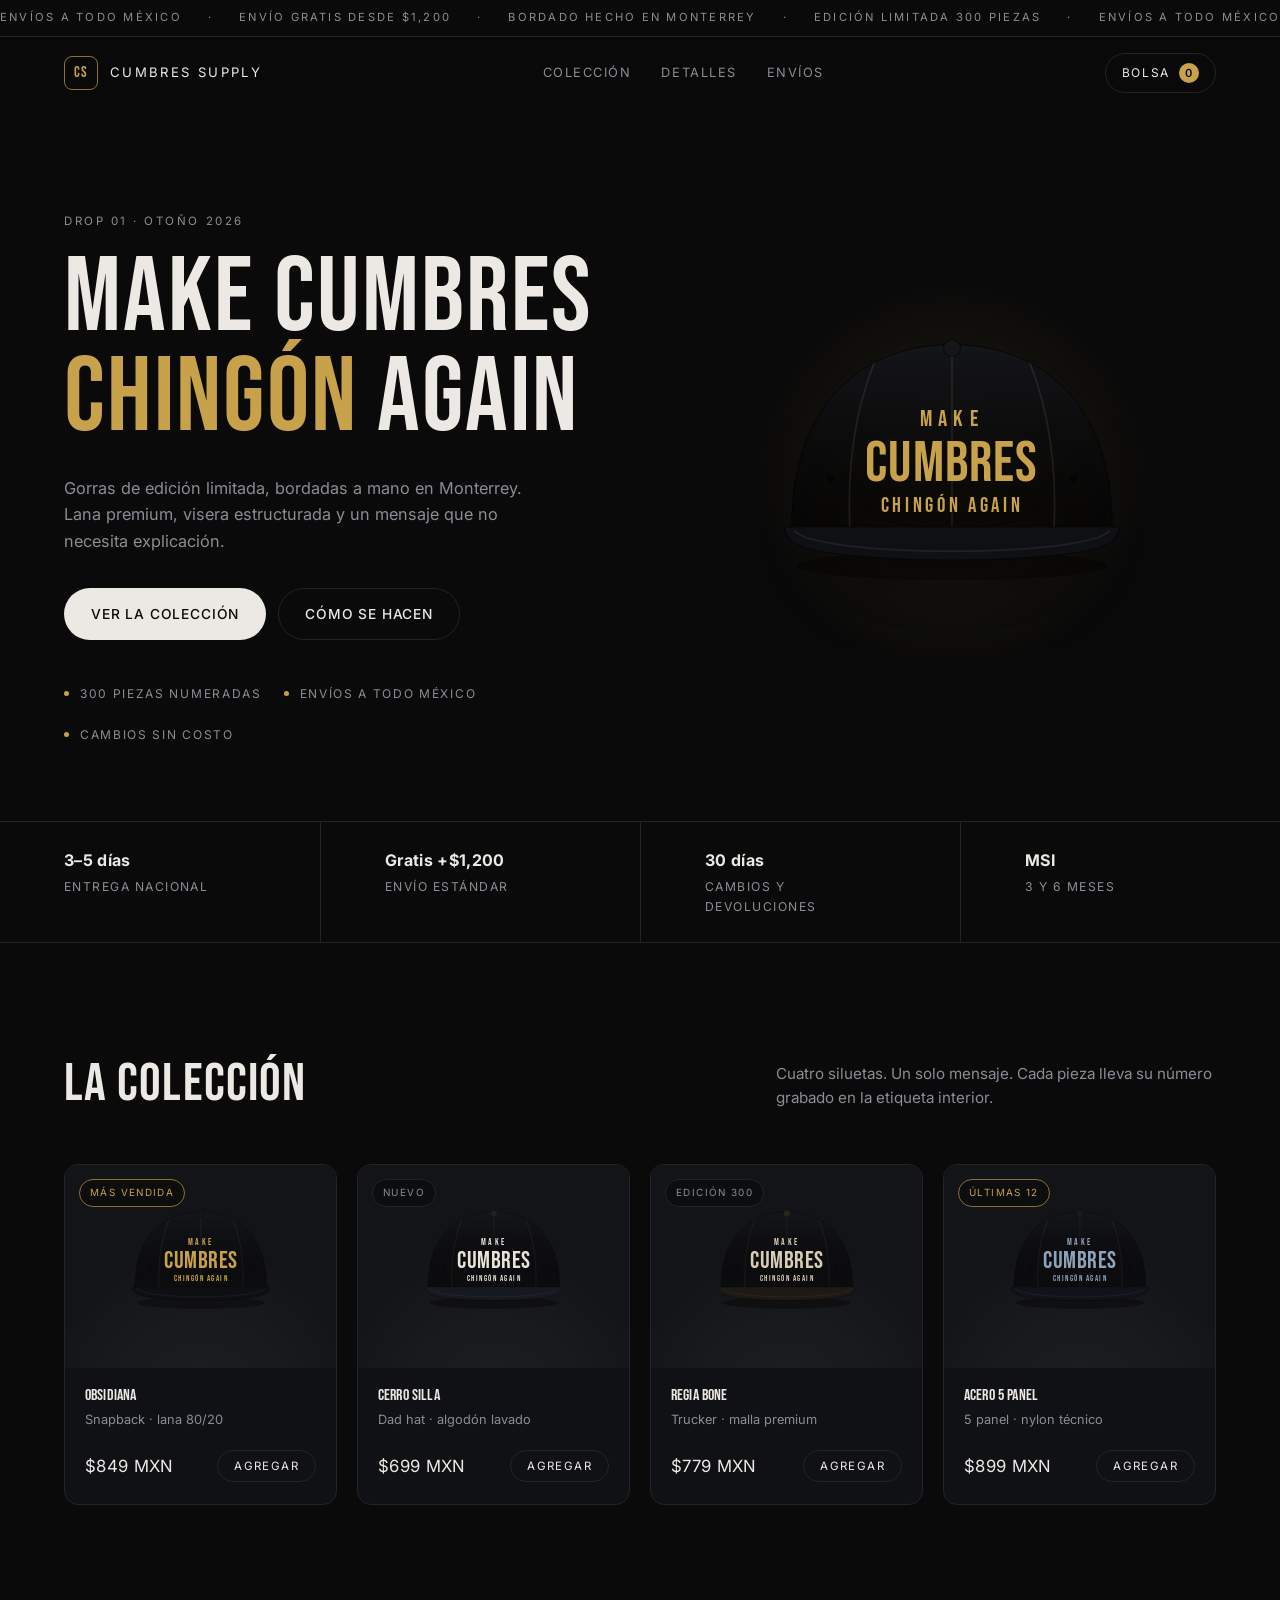
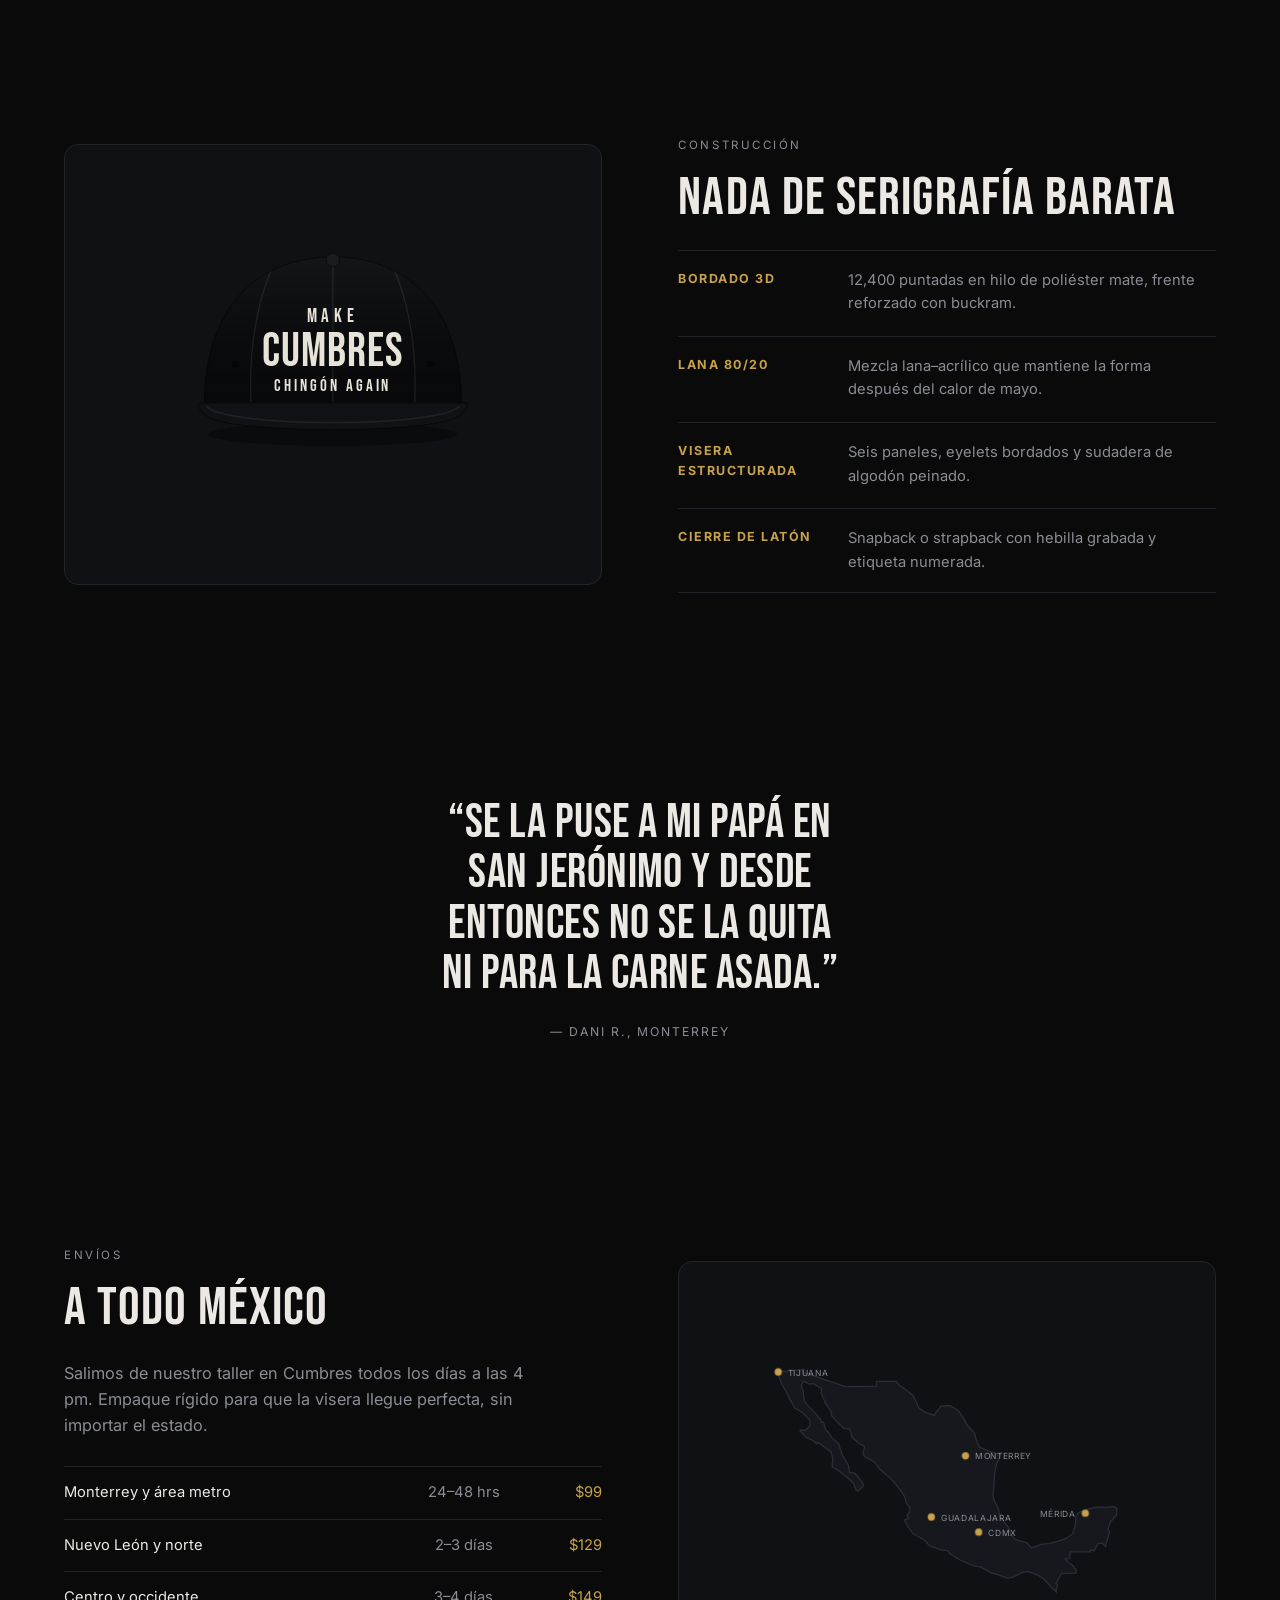
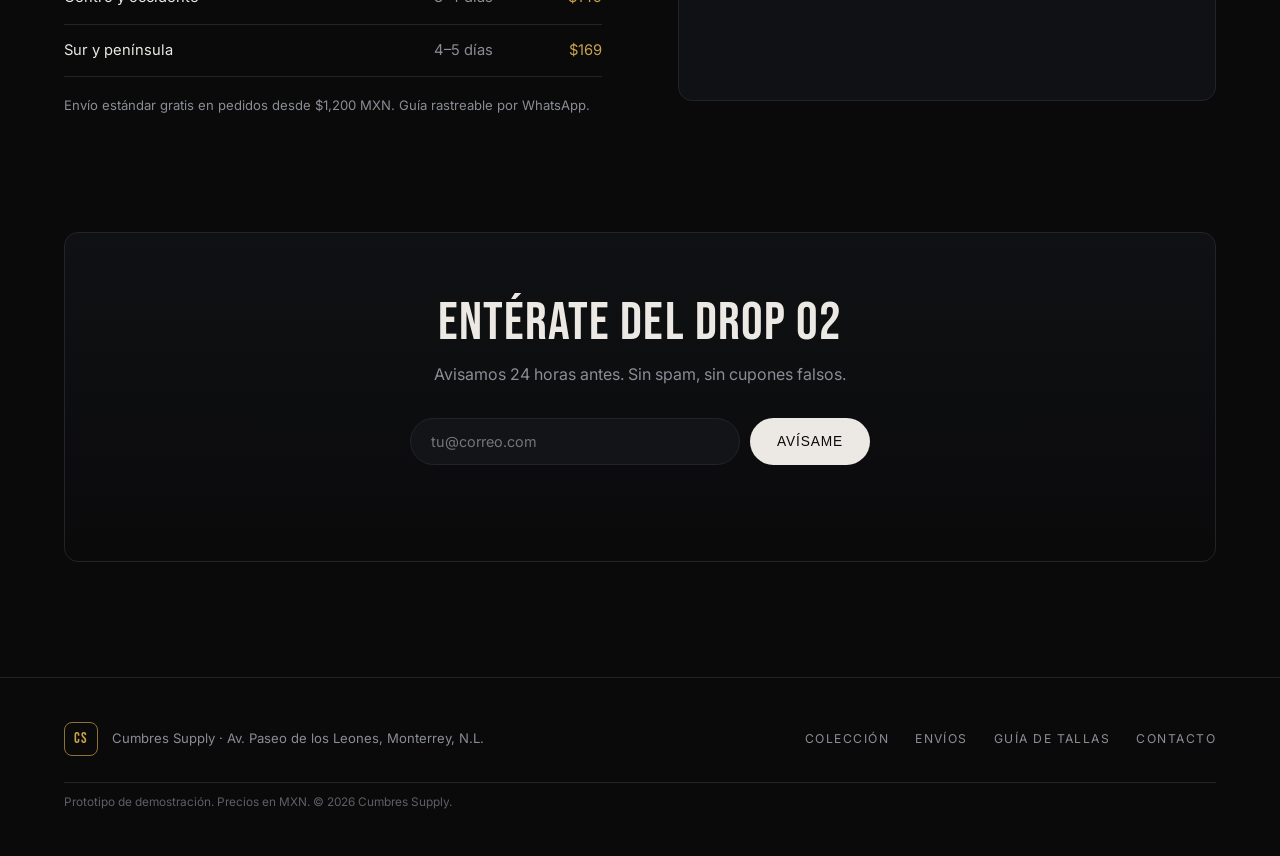
==== index.html @ 77b82faa "Prototipo de e-commerce de gorras Cumbres Supply Landing oscura y minimalista para una tienda fictic" ====
<!DOCTYPE html>
<html lang="es-MX">
<head>
<meta charset="UTF-8" />
<meta name="viewport" content="width=device-width, initial-scale=1" />
<title>CUMBRES SUPPLY — Gorras premium hechas en Monterrey</title>
<meta name="description" content="Gorras premium bordadas en Monterrey. Make Cumbres Chingón Again. Envíos a todo México." />
<link rel="preconnect" href="https://fonts.googleapis.com" />
<link rel="preconnect" href="https://fonts.gstatic.com" crossorigin />
<link href="https://fonts.googleapis.com/css2?family=Inter:wght@400;500;600&family=Bebas+Neue&display=swap" rel="stylesheet" />
<link rel="icon" href="assets/favicon.svg" type="image/svg+xml" />
<link rel="stylesheet" href="styles.css" />
</head>
<body>

<div class="ticker" aria-hidden="true">
  <div class="ticker__track">
    <span>Envíos a todo México</span><span>·</span>
    <span>Envío gratis desde $1,200</span><span>·</span>
    <span>Bordado hecho en Monterrey</span><span>·</span>
    <span>Edición limitada 300 piezas</span><span>·</span>
    <span>Envíos a todo México</span><span>·</span>
    <span>Envío gratis desde $1,200</span><span>·</span>
    <span>Bordado hecho en Monterrey</span><span>·</span>
    <span>Edición limitada 300 piezas</span><span>·</span>
  </div>
</div>

<header class="nav" id="nav">
  <a class="nav__brand" href="#top">
    <span class="nav__mark">CS</span>
    <span class="nav__name">Cumbres Supply</span>
  </a>
  <nav class="nav__links" aria-label="Principal">
    <a href="#coleccion">Colección</a>
    <a href="#detalles">Detalles</a>
    <a href="#envios">Envíos</a>
  </nav>
  <button class="nav__cart" id="cartBtn" aria-label="Abrir bolsa">
    Bolsa <span class="nav__count" id="cartCount">0</span>
  </button>
</header>

<main id="top">

  <section class="hero">
    <div class="hero__copy">
      <p class="eyebrow">Drop 01 · Otoño 2026</p>
      <h1>Make Cumbres<br /><em>Chingón</em> Again</h1>
      <p class="lede">
        Gorras de edición limitada, bordadas a mano en Monterrey.
        Lana premium, visera estructurada y un mensaje que no necesita explicación.
      </p>
      <div class="hero__actions">
        <a class="btn btn--primary" href="#coleccion">Ver la colección</a>
        <a class="btn btn--ghost" href="#detalles">Cómo se hacen</a>
      </div>
      <ul class="hero__meta">
        <li>300 piezas numeradas</li>
        <li>Envíos a todo México</li>
        <li>Cambios sin costo</li>
      </ul>
    </div>
    <div class="hero__art" aria-hidden="true">
      <div class="hero__glow"></div>
      <div class="cap cap--hero" style="--crown:#15161a;--brim:#0f1013;--thread:#c8a24a">
        <!-- CAP_SVG -->
      </div>
    </div>
  </section>

  <section class="strip" aria-label="Garantías">
    <div><strong>3–5 días</strong><span>Entrega nacional</span></div>
    <div><strong>Gratis +$1,200</strong><span>Envío estándar</span></div>
    <div><strong>30 días</strong><span>Cambios y devoluciones</span></div>
    <div><strong>MSI</strong><span>3 y 6 meses</span></div>
  </section>

  <section class="section" id="coleccion">
    <div class="section__head">
      <h2>La colección</h2>
      <p>Cuatro siluetas. Un solo mensaje. Cada pieza lleva su número grabado en la etiqueta interior.</p>
    </div>
    <div class="grid" id="grid"></div>
  </section>

  <section class="section section--split" id="detalles">
    <div class="split__art" aria-hidden="true">
      <div class="cap cap--detail" style="--crown:#1b1c20;--brim:#111216;--thread:#e7e3d8">
        <!-- CAP_SVG -->
      </div>
    </div>
    <div class="split__copy">
      <p class="eyebrow">Construcción</p>
      <h2>Nada de serigrafía barata</h2>
      <ul class="specs">
        <li><strong>Bordado 3D</strong><span>12,400 puntadas en hilo de poliéster mate, frente reforzado con buckram.</span></li>
        <li><strong>Lana 80/20</strong><span>Mezcla lana–acrílico que mantiene la forma después del calor de mayo.</span></li>
        <li><strong>Visera estructurada</strong><span>Seis paneles, eyelets bordados y sudadera de algodón peinado.</span></li>
        <li><strong>Cierre de latón</strong><span>Snapback o strapback con hebilla grabada y etiqueta numerada.</span></li>
      </ul>
    </div>
  </section>

  <section class="section quote">
    <blockquote>
      “Se la puse a mi papá en San Jerónimo y desde entonces no se la quita
      ni para la carne asada.”
    </blockquote>
    <cite>— Dani R., Monterrey</cite>
  </section>

  <section class="section section--split reverse" id="envios">
    <div class="split__copy">
      <p class="eyebrow">Envíos</p>
      <h2>A todo México</h2>
      <p class="lede">
        Salimos de nuestro taller en Cumbres todos los días a las 4 pm.
        Empaque rígido para que la visera llegue perfecta, sin importar el estado.
      </p>
      <table class="ship">
        <tbody>
          <tr><td>Monterrey y área metro</td><td>24–48 hrs</td><td>$99</td></tr>
          <tr><td>Nuevo León y norte</td><td>2–3 días</td><td>$129</td></tr>
          <tr><td>Centro y occidente</td><td>3–4 días</td><td>$149</td></tr>
          <tr><td>Sur y península</td><td>4–5 días</td><td>$169</td></tr>
        </tbody>
      </table>
      <p class="fine">Envío estándar gratis en pedidos desde $1,200 MXN. Guía rastreable por WhatsApp.</p>
    </div>
    <div class="split__art" aria-hidden="true">
      <div class="map" id="map"></div>
    </div>
  </section>

  <section class="section news">
    <div class="news__box">
      <h2>Entérate del Drop 02</h2>
      <p>Avisamos 24 horas antes. Sin spam, sin cupones falsos.</p>
      <form class="news__form" id="newsForm">
        <input type="email" required placeholder="tu@correo.com" aria-label="Correo electrónico" />
        <button class="btn btn--primary" type="submit">Avísame</button>
      </form>
      <p class="fine" id="newsMsg" role="status"></p>
    </div>
  </section>

</main>

<footer class="foot">
  <div class="foot__brand">
    <span class="nav__mark">CS</span>
    <p>Cumbres Supply · Av. Paseo de los Leones, Monterrey, N.L.</p>
  </div>
  <div class="foot__links">
    <a href="#coleccion">Colección</a>
    <a href="#envios">Envíos</a>
    <a href="#detalles">Guía de tallas</a>
    <a href="#top">Contacto</a>
  </div>
  <p class="foot__fine">Prototipo de demostración. Precios en MXN. © 2026 Cumbres Supply.</p>
</footer>

<div class="drawer" id="drawer" aria-hidden="true">
  <div class="drawer__scrim" data-close></div>
  <aside class="drawer__panel" role="dialog" aria-label="Bolsa de compra" aria-modal="true">
    <header class="drawer__head">
      <h3>Tu bolsa</h3>
      <button class="drawer__x" data-close aria-label="Cerrar">&times;</button>
    </header>
    <div class="drawer__body" id="cartItems"></div>
    <footer class="drawer__foot">
      <div class="drawer__row"><span>Subtotal</span><strong id="cartTotal">$0 MXN</strong></div>
      <p class="fine" id="shipNote">Envío estándar $129 — faltan $1,200 para envío gratis.</p>
      <button class="btn btn--primary btn--full">Pagar pedido</button>
    </footer>
  </aside>
</div>

<div class="toast" id="toast" role="status"></div>

<script src="script.js"></script>
</body>
</html>
---- styles.css ----
/* ============================================================
   Cumbres Supply — prototipo
   Paleta oscura, tipografía condensada, un solo acento.
   ============================================================ */

:root{
  --bg:        #0a0a0b;
  --bg-2:      #101114;
  --surface:   #131418;
  --line:      #22242a;
  --text:      #ece9e4;
  --muted:     #8b8d95;
  --accent:    #c8a24a;
  --accent-dim:#8d7233;
  --radius:    14px;
  --pad:       clamp(20px, 5vw, 72px);
  --ease:      cubic-bezier(.22,.61,.36,1);
}

*{box-sizing:border-box}
html{scroll-behavior:smooth}
body{
  margin:0;
  background:var(--bg);
  color:var(--text);
  font-family:"Inter",-apple-system,BlinkMacSystemFont,"Segoe UI",sans-serif;
  font-size:16px;
  line-height:1.6;
  -webkit-font-smoothing:antialiased;
  overflow-x:hidden;
}
img,svg{display:block;max-width:100%}
a{color:inherit;text-decoration:none}
h1,h2,h3{
  font-family:"Bebas Neue","Inter",sans-serif;
  font-weight:400;
  letter-spacing:.02em;
  line-height:.95;
  margin:0;
}
h1{font-size:clamp(3.2rem,9vw,6.6rem)}
h2{font-size:clamp(2rem,4.5vw,3.4rem)}
h3{font-size:1.4rem}
h1 em{font-style:normal;color:var(--accent)}
p{margin:0}

.eyebrow{
  font-size:.72rem;letter-spacing:.22em;text-transform:uppercase;
  color:var(--muted);margin-bottom:18px;
}
.lede{color:var(--muted);max-width:46ch;font-size:1.02rem}
.fine{color:var(--muted);font-size:.82rem}

/* ---------- botones ---------- */
.btn{
  display:inline-flex;align-items:center;justify-content:center;
  gap:8px;padding:14px 26px;border-radius:999px;border:1px solid transparent;
  font-size:.86rem;letter-spacing:.06em;text-transform:uppercase;
  font-weight:500;cursor:pointer;transition:all .25s var(--ease);
}
.btn--primary{background:var(--text);color:#0a0a0b}
.btn--primary:hover{background:var(--accent);color:#0a0a0b}
.btn--ghost{border-color:var(--line);color:var(--text)}
.btn--ghost:hover{border-color:var(--muted)}
.btn--full{width:100%}

/* ---------- ticker ---------- */
.ticker{
  overflow:hidden;border-bottom:1px solid var(--line);
  background:var(--bg);padding:9px 0;
}
.ticker__track{
  display:flex;gap:26px;white-space:nowrap;width:max-content;
  animation:slide 38s linear infinite;
  font-size:.7rem;letter-spacing:.2em;text-transform:uppercase;color:var(--muted);
}
@keyframes slide{to{transform:translateX(-50%)}}

/* ---------- nav ---------- */
.nav{
  position:sticky;top:0;z-index:40;
  display:flex;align-items:center;justify-content:space-between;
  gap:24px;padding:16px var(--pad);
  background:rgba(10,10,11,.72);
  backdrop-filter:blur(14px);
  border-bottom:1px solid transparent;
  transition:border-color .3s var(--ease);
}
.nav.is-stuck{border-bottom-color:var(--line)}
.nav__brand{display:flex;align-items:center;gap:12px}
.nav__mark{
  display:grid;place-items:center;width:34px;height:34px;flex:0 0 34px;
  border:1px solid var(--accent-dim);border-radius:8px;
  color:var(--accent);font-family:"Bebas Neue",sans-serif;font-size:.95rem;
  letter-spacing:.06em;
}
.nav__name{font-size:.82rem;letter-spacing:.18em;text-transform:uppercase}
.nav__links{display:flex;gap:30px;font-size:.8rem;letter-spacing:.12em;text-transform:uppercase;color:var(--muted)}
.nav__links a{transition:color .2s}
.nav__links a:hover{color:var(--text)}
.nav__cart{
  display:flex;align-items:center;gap:9px;
  background:none;border:1px solid var(--line);border-radius:999px;
  color:var(--text);padding:9px 16px;cursor:pointer;
  font-size:.75rem;letter-spacing:.14em;text-transform:uppercase;
  font-family:inherit;transition:border-color .2s;
}
.nav__cart:hover{border-color:var(--muted)}
.nav__count{
  min-width:20px;height:20px;padding:0 5px;border-radius:999px;
  background:var(--accent);color:#0a0a0b;display:grid;place-items:center;
  font-size:.7rem;font-weight:600;
}

/* ---------- hero ---------- */
.hero{
  display:grid;grid-template-columns:1.05fr .95fr;align-items:center;
  gap:40px;padding:clamp(48px,8vw,110px) var(--pad) clamp(40px,6vw,80px);
  position:relative;
}
.hero__copy>*{animation:rise .8s var(--ease) both}
.hero__copy .eyebrow{animation-delay:.05s}
.hero__copy h1{animation-delay:.12s}
.hero__copy .lede{animation-delay:.2s;margin-top:26px}
.hero__actions{animation-delay:.28s;display:flex;gap:12px;flex-wrap:wrap;margin-top:34px}
.hero__meta{
  animation-delay:.36s;list-style:none;display:flex;flex-wrap:wrap;gap:22px;
  margin:44px 0 0;padding:0;font-size:.75rem;letter-spacing:.14em;
  text-transform:uppercase;color:var(--muted);
}
.hero__meta li{position:relative;padding-left:16px}
.hero__meta li::before{
  content:"";position:absolute;left:0;top:7px;width:5px;height:5px;
  border-radius:50%;background:var(--accent);
}
@keyframes rise{from{opacity:0;transform:translateY(18px)}to{opacity:1;transform:none}}

.hero__art{position:relative;display:grid;place-items:center;min-height:380px}
.hero__glow{
  position:absolute;inset:auto;width:min(620px,90%);aspect-ratio:1;
  background:radial-gradient(circle,rgba(200,162,74,.16),transparent 62%);
  filter:blur(10px);
}
.cap{position:relative;width:min(520px,92%);animation:float 7s ease-in-out infinite}
.cap--hero{filter:drop-shadow(0 40px 60px rgba(0,0,0,.6))}
@keyframes float{50%{transform:translateY(-14px)}}

/* ---------- strip ---------- */
.strip{
  display:grid;grid-template-columns:repeat(4,1fr);
  border-block:1px solid var(--line);
}
.strip div{
  padding:26px var(--pad);display:flex;flex-direction:column;gap:4px;
  border-left:1px solid var(--line);
}
.strip div:first-child{border-left:none}
.strip strong{font-size:1rem;letter-spacing:.02em}
.strip span{font-size:.76rem;letter-spacing:.12em;text-transform:uppercase;color:var(--muted)}

/* ---------- secciones ---------- */
.section{padding:clamp(64px,9vw,128px) var(--pad)}
.section__head{
  display:flex;justify-content:space-between;align-items:flex-end;
  gap:40px;flex-wrap:wrap;margin-bottom:54px;
}
.section__head p{color:var(--muted);max-width:44ch;font-size:.95rem}

/* ---------- grid de producto ---------- */
.grid{display:grid;grid-template-columns:repeat(4,1fr);gap:20px}
.card{
  background:var(--bg-2);border:1px solid var(--line);border-radius:var(--radius);
  overflow:hidden;display:flex;flex-direction:column;
  transition:border-color .3s var(--ease),transform .3s var(--ease);
}
.card:hover{border-color:#31343c;transform:translateY(-4px)}
.card__art{
  position:relative;aspect-ratio:4/3;display:grid;place-items:center;
  padding:22px;background:
    radial-gradient(circle at 50% 120%,rgba(255,255,255,.05),transparent 60%),
    var(--surface);
}
.card__art .cap{width:88%;animation:none;transition:transform .45s var(--ease)}
.card:hover .card__art .cap{transform:scale(1.05) rotate(-2deg)}
.card__tag{
  position:absolute;top:14px;left:14px;padding:5px 10px;border-radius:999px;
  font-size:.62rem;letter-spacing:.14em;text-transform:uppercase;
  background:rgba(10,10,11,.7);border:1px solid var(--line);color:var(--muted);
}
.card__tag.is-hot{color:var(--accent);border-color:var(--accent-dim)}
.card__body{padding:20px 20px 22px;display:flex;flex-direction:column;gap:6px;flex:1}
.card__name{font-size:1.02rem;font-weight:500;letter-spacing:.01em}
.card__sub{font-size:.8rem;color:var(--muted);flex:1}
.card__row{display:flex;align-items:center;justify-content:space-between;margin-top:14px}
.card__price{font-size:1.05rem;letter-spacing:.02em}
.card__add{
  background:none;border:1px solid var(--line);border-radius:999px;color:var(--text);
  padding:8px 16px;font-size:.72rem;letter-spacing:.12em;text-transform:uppercase;
  cursor:pointer;font-family:inherit;transition:all .22s var(--ease);
}
.card__add:hover{background:var(--text);color:#0a0a0b;border-color:var(--text)}

/* ---------- split ---------- */
.section--split{
  display:grid;grid-template-columns:1fr 1fr;gap:clamp(32px,6vw,80px);align-items:center;
}
.section--split.reverse .split__art{order:2}
.split__art{
  display:grid;place-items:center;background:var(--bg-2);
  border:1px solid var(--line);border-radius:var(--radius);
  padding:clamp(28px,5vw,56px);aspect-ratio:1/.82;
}
.split__copy h2{margin-bottom:26px}
.split__copy .lede{margin-bottom:28px}
.specs{list-style:none;margin:0;padding:0;display:grid;gap:2px}
.specs li{
  display:grid;grid-template-columns:150px 1fr;gap:20px;
  padding:18px 0;border-top:1px solid var(--line);
}
.specs li:last-child{border-bottom:1px solid var(--line)}
.specs strong{font-size:.78rem;letter-spacing:.12em;text-transform:uppercase;color:var(--accent)}
.specs span{color:var(--muted);font-size:.92rem}

/* ---------- quote ---------- */
.quote{text-align:center;padding-block:clamp(56px,7vw,96px)}
.quote blockquote{
  margin:0 auto;max-width:22ch;
  font-family:"Bebas Neue",sans-serif;font-size:clamp(1.9rem,4vw,3rem);
  line-height:1.05;letter-spacing:.01em;
}
.quote cite{
  display:block;margin-top:22px;font-style:normal;color:var(--muted);
  font-size:.76rem;letter-spacing:.16em;text-transform:uppercase;
}

/* ---------- mapa ---------- */
.map{width:100%;display:grid;place-items:center}
.map svg{width:100%;height:auto;overflow:visible}
.map .mx{fill:#16181d;stroke:#2b2e36;stroke-width:1.2}
.map .pin{fill:var(--accent);opacity:0}
.map .pin.on{animation:pop .5s var(--ease) forwards}
.map .pulse{fill:none;stroke:var(--accent);stroke-width:1.4;opacity:0}
.map .pulse.on{animation:pulse 2.6s ease-out infinite}
@keyframes pop{to{opacity:1}}
@keyframes pulse{0%{r:3;opacity:.7}100%{r:26;opacity:0}}

/* ---------- newsletter ---------- */
.news{padding-top:0}
.news__box{
  border:1px solid var(--line);border-radius:var(--radius);
  background:linear-gradient(180deg,var(--bg-2),var(--bg));
  padding:clamp(34px,6vw,64px);text-align:center;
}
.news__box p{color:var(--muted);margin-top:14px}
.news__form{display:flex;gap:10px;justify-content:center;margin:30px auto 0;max-width:460px}
.news__form input{
  flex:1;background:var(--surface);border:1px solid var(--line);border-radius:999px;
  color:var(--text);padding:14px 20px;font-family:inherit;font-size:.9rem;outline:none;
  transition:border-color .2s;
}
.news__form input:focus{border-color:var(--accent-dim)}
#newsMsg{margin-top:16px;min-height:1.2em}

/* ---------- footer ---------- */
.foot{
  border-top:1px solid var(--line);padding:44px var(--pad);
  display:grid;grid-template-columns:1fr auto;gap:26px;align-items:center;
}
.foot__brand{display:flex;align-items:center;gap:14px}
.foot__brand p{font-size:.82rem;color:var(--muted)}
.foot__links{display:flex;gap:26px;font-size:.76rem;letter-spacing:.12em;text-transform:uppercase;color:var(--muted)}
.foot__links a:hover{color:var(--text)}
.foot__fine{grid-column:1/-1;font-size:.74rem;color:#5d5f67;padding-top:10px;border-top:1px solid var(--line)}

/* ---------- drawer ---------- */
.drawer{position:fixed;inset:0;z-index:60;pointer-events:none}
.drawer.is-open{pointer-events:auto}
.drawer__scrim{
  position:absolute;inset:0;background:rgba(4,4,5,.62);
  backdrop-filter:blur(3px);opacity:0;transition:opacity .35s var(--ease);
}
.drawer.is-open .drawer__scrim{opacity:1}
.drawer__panel{
  position:absolute;top:0;right:0;height:100%;width:min(420px,100%);
  background:var(--bg-2);border-left:1px solid var(--line);
  display:flex;flex-direction:column;
  transform:translateX(100%);transition:transform .38s var(--ease);
}
.drawer.is-open .drawer__panel{transform:none}
.drawer__head{
  display:flex;align-items:center;justify-content:space-between;
  padding:22px 24px;border-bottom:1px solid var(--line);
}
.drawer__x{background:none;border:none;color:var(--muted);font-size:1.7rem;line-height:1;cursor:pointer}
.drawer__x:hover{color:var(--text)}
.drawer__body{flex:1;overflow-y:auto;padding:12px 24px}
.drawer__empty{color:var(--muted);font-size:.9rem;padding:40px 0;text-align:center}
.line{display:flex;gap:14px;align-items:center;padding:16px 0;border-bottom:1px solid var(--line)}
.line__art{
  width:64px;height:64px;flex:0 0 64px;border-radius:10px;background:var(--surface);
  display:grid;place-items:center;padding:6px;
}
.line__art .cap{width:100%;animation:none}
.line__info{flex:1;min-width:0}
.line__name{font-size:.9rem}
.line__sub{font-size:.76rem;color:var(--muted)}
.line__qty{display:flex;align-items:center;gap:10px;margin-top:6px}
.line__qty button{
  width:22px;height:22px;border-radius:6px;background:var(--surface);
  border:1px solid var(--line);color:var(--text);cursor:pointer;line-height:1;
}
.line__qty button:hover{border-color:var(--muted)}
.line__qty span{font-size:.8rem;min-width:14px;text-align:center}
.line__price{font-size:.9rem;white-space:nowrap}
.drawer__foot{padding:20px 24px 26px;border-top:1px solid var(--line);display:grid;gap:12px}
.drawer__row{display:flex;justify-content:space-between;align-items:baseline}
.drawer__row strong{font-size:1.15rem}

/* ---------- toast ---------- */
.toast{
  position:fixed;left:50%;bottom:28px;transform:translate(-50%,20px);
  background:var(--surface);border:1px solid var(--line);border-radius:999px;
  padding:12px 22px;font-size:.82rem;color:var(--text);
  opacity:0;pointer-events:none;transition:all .3s var(--ease);z-index:70;
}
.toast.is-on{opacity:1;transform:translate(-50%,0)}

/* ---------- reveal ---------- */
.reveal{opacity:0;transform:translateY(22px)}
.reveal.is-in{opacity:1;transform:none;transition:opacity .7s var(--ease),transform .7s var(--ease)}

/* ---------- responsive ---------- */
@media (max-width:1040px){
  .grid{grid-template-columns:repeat(2,1fr)}
  .strip{grid-template-columns:repeat(2,1fr)}
  .strip div:nth-child(3){border-left:none}
  .strip div:nth-child(-n+2){border-bottom:1px solid var(--line)}
}
@media (max-width:860px){
  .nav__links{display:none}
  .hero{grid-template-columns:1fr;text-align:left}
  .hero__art{min-height:300px;order:-1}
  .section--split{grid-template-columns:1fr}
  .section--split.reverse .split__art{order:0}
  .split__art{aspect-ratio:4/3}
  .specs li{grid-template-columns:1fr;gap:6px}
  .foot{grid-template-columns:1fr}
}
@media (max-width:540px){
  .grid{grid-template-columns:1fr}
  .news__form{flex-direction:column}
  .ship td{font-size:.84rem}
}

/* ---------- tabla de envíos ---------- */
.ship{width:100%;border-collapse:collapse;margin-bottom:18px}
.ship td{padding:14px 0;border-top:1px solid var(--line);font-size:.92rem}
.ship tr:last-child td{border-bottom:1px solid var(--line)}
.ship td:nth-child(2){color:var(--muted);text-align:center}
.ship td:last-child{text-align:right;color:var(--accent)}

@media (prefers-reduced-motion:reduce){
  *{animation:none!important;transition:none!important;scroll-behavior:auto!important}
  .reveal{opacity:1;transform:none}
}
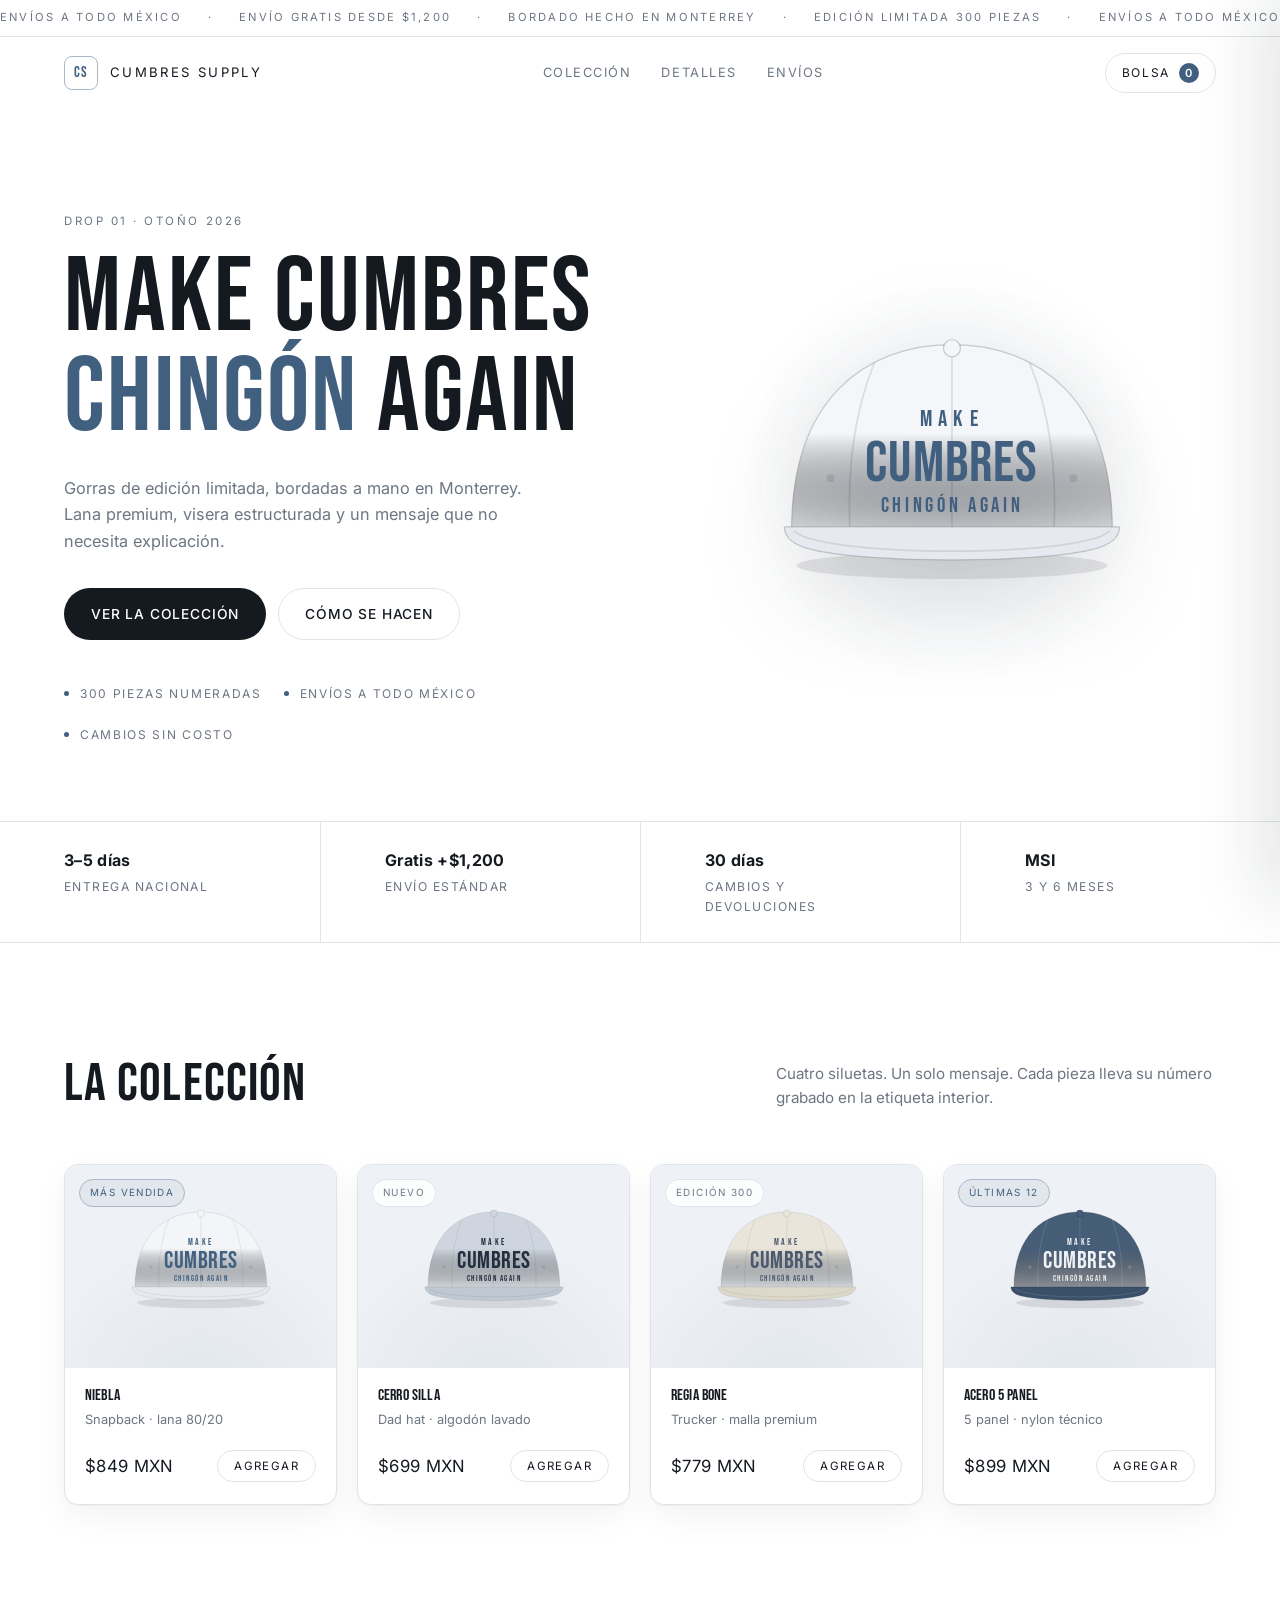
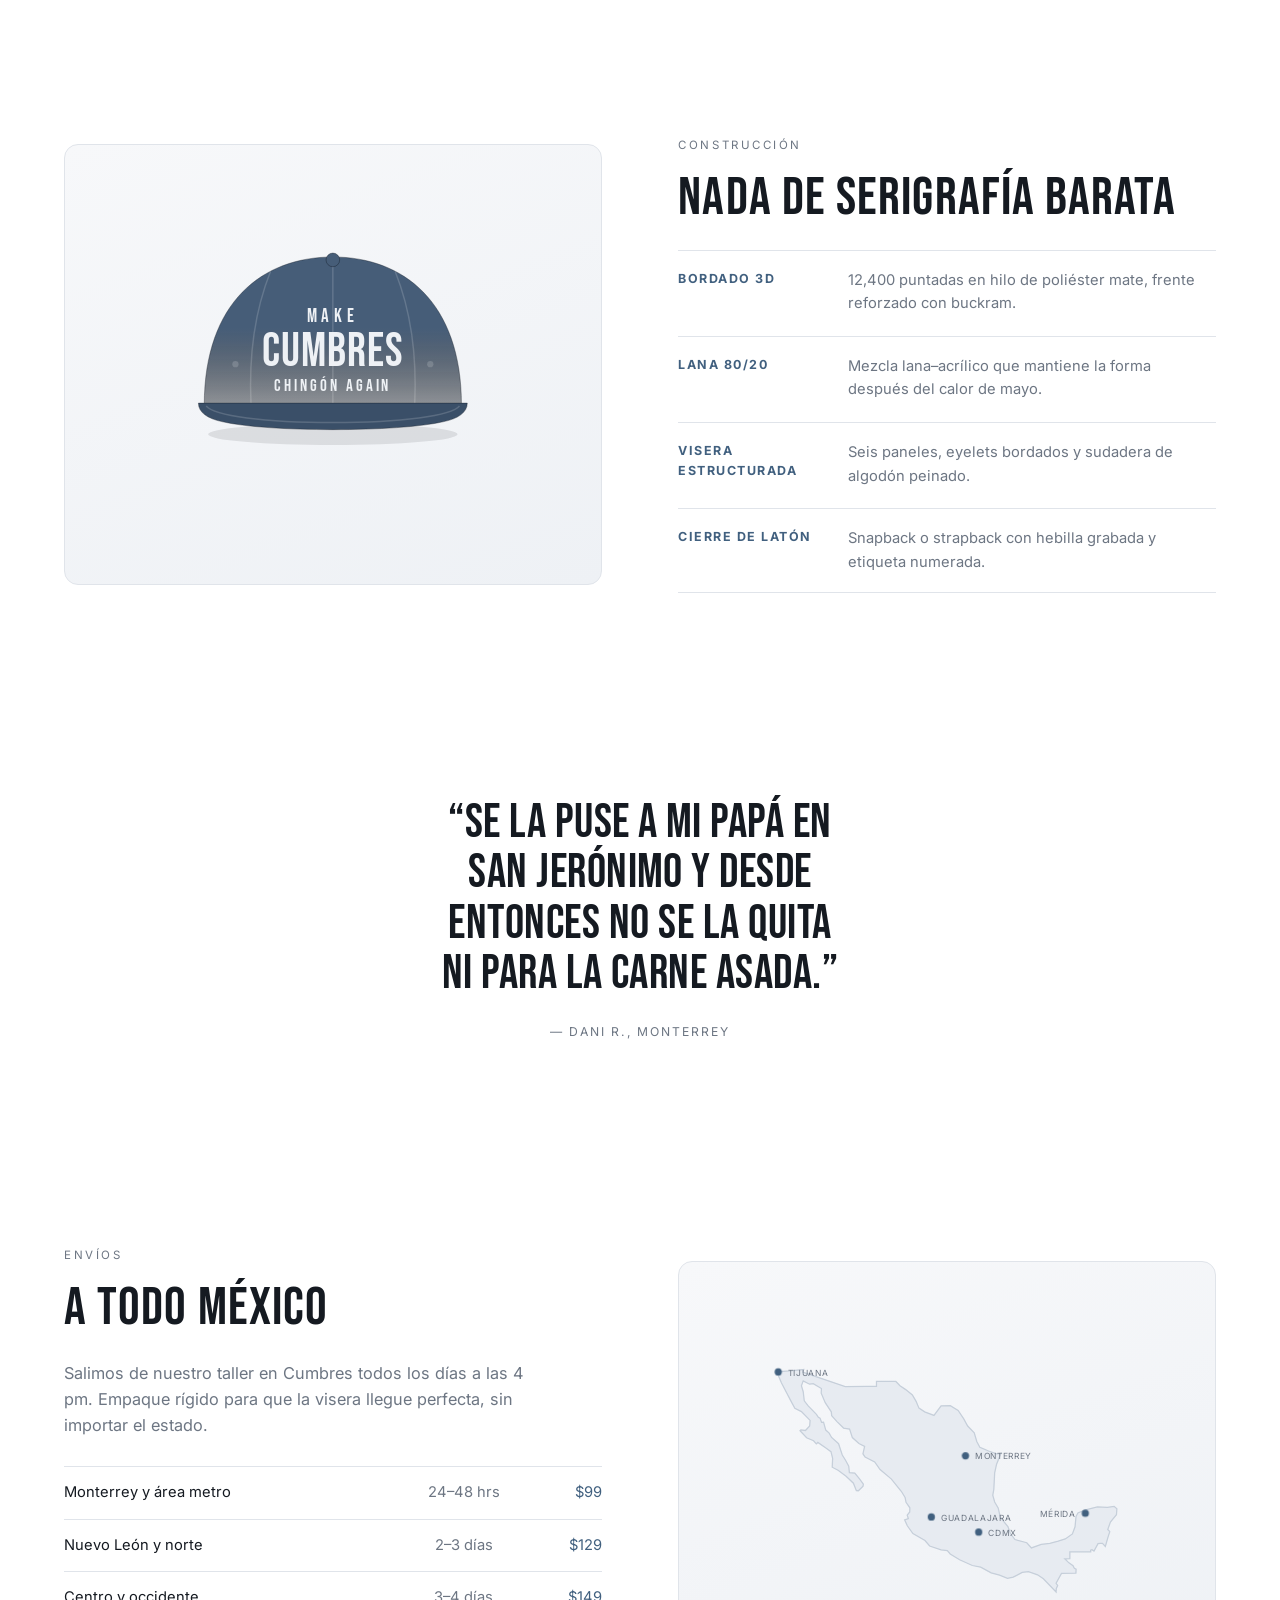
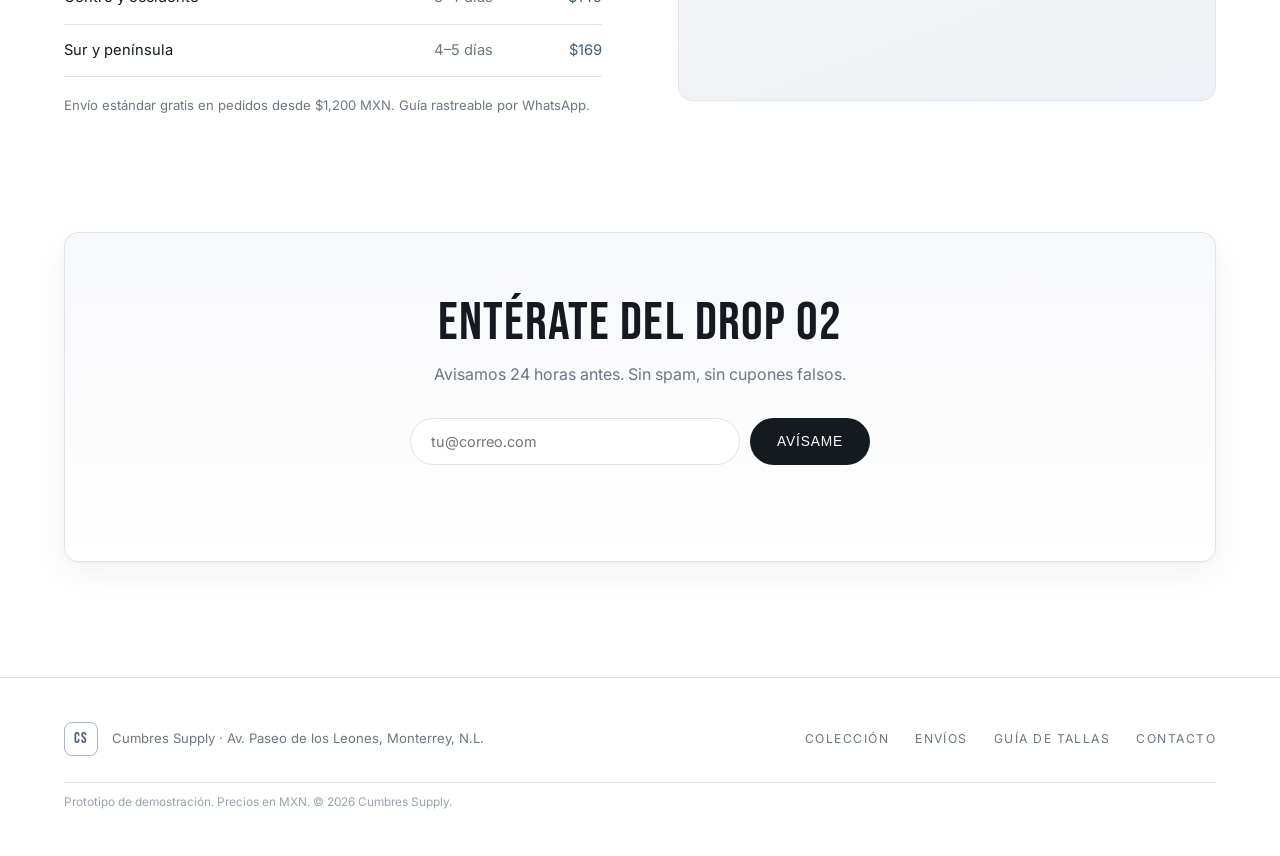
==== commit 089097c6: "Cambia la paleta a blanco con gris azulado - Tokens claros: fondo blanco, tinta #151a21, grises azul" ====
--- a/index.html
+++ b/index.html
@@ -3,6 +3,7 @@
 <head>
 <meta charset="UTF-8" />
 <meta name="viewport" content="width=device-width, initial-scale=1" />
+<meta name="theme-color" content="#ffffff" />
 <title>CUMBRES SUPPLY — Gorras premium hechas en Monterrey</title>
 <meta name="description" content="Gorras premium bordadas en Monterrey. Make Cumbres Chingón Again. Envíos a todo México." />
 <link rel="preconnect" href="https://fonts.googleapis.com" />
@@ -63,7 +64,7 @@
     </div>
     <div class="hero__art" aria-hidden="true">
       <div class="hero__glow"></div>
-      <div class="cap cap--hero" style="--crown:#15161a;--brim:#0f1013;--thread:#c8a24a">
+      <div class="cap cap--hero" style="--crown:#f4f6f9;--brim:#e6eaf0;--thread:#41607f;--stroke:rgba(21,26,33,.20);--seam:rgba(21,26,33,.11);--shade:rgba(21,26,33,.13)">
         <!-- CAP_SVG -->
       </div>
     </div>
@@ -86,7 +87,7 @@
 
   <section class="section section--split" id="detalles">
     <div class="split__art" aria-hidden="true">
-      <div class="cap cap--detail" style="--crown:#1b1c20;--brim:#111216;--thread:#e7e3d8">
+      <div class="cap cap--detail" style="--crown:#465d78;--brim:#3a4f68;--thread:#eef1f5;--stroke:rgba(10,16,24,.35);--seam:rgba(255,255,255,.16);--shade:rgba(9,14,21,.42)">
         <!-- CAP_SVG -->
       </div>
     </div>
--- a/styles.css
+++ b/styles.css
@@ -4,14 +4,18 @@
    ============================================================ */
 
 :root{
-  --bg:        #0a0a0b;
-  --bg-2:      #101114;
-  --surface:   #131418;
-  --line:      #22242a;
-  --text:      #ece9e4;
-  --muted:     #8b8d95;
-  --accent:    #c8a24a;
-  --accent-dim:#8d7233;
+  --bg:        #ffffff;
+  --bg-2:      #f7f8fa;
+  --surface:   #eef1f5;
+  --line:      #e0e4ea;
+  --text:      #151a21;
+  --muted:     #6d7683;
+  --accent:    #41607f;
+  --accent-dim:#a9b8c8;
+  --ink-a:     rgba(21,26,33,.06);
+  --ink-b:     rgba(21,26,33,.10);
+  --shadow:    0 1px 2px rgba(21,26,33,.04), 0 12px 32px rgba(21,26,33,.05);
+  --shadow-lg: 0 2px 4px rgba(21,26,33,.05), 0 24px 56px rgba(21,26,33,.10);
   --radius:    14px;
   --pad:       clamp(20px, 5vw, 72px);
   --ease:      cubic-bezier(.22,.61,.36,1);
@@ -58,10 +62,10 @@
   font-size:.86rem;letter-spacing:.06em;text-transform:uppercase;
   font-weight:500;cursor:pointer;transition:all .25s var(--ease);
 }
-.btn--primary{background:var(--text);color:#0a0a0b}
-.btn--primary:hover{background:var(--accent);color:#0a0a0b}
+.btn--primary{background:var(--text);color:#fff}
+.btn--primary:hover{background:var(--accent);color:#fff}
 .btn--ghost{border-color:var(--line);color:var(--text)}
-.btn--ghost:hover{border-color:var(--muted)}
+.btn--ghost:hover{border-color:var(--text)}
 .btn--full{width:100%}
 
 /* ---------- ticker ---------- */
@@ -81,7 +85,7 @@
   position:sticky;top:0;z-index:40;
   display:flex;align-items:center;justify-content:space-between;
   gap:24px;padding:16px var(--pad);
-  background:rgba(10,10,11,.72);
+  background:rgba(255,255,255,.78);
   backdrop-filter:blur(14px);
   border-bottom:1px solid transparent;
   transition:border-color .3s var(--ease);
@@ -105,10 +109,10 @@
   font-size:.75rem;letter-spacing:.14em;text-transform:uppercase;
   font-family:inherit;transition:border-color .2s;
 }
-.nav__cart:hover{border-color:var(--muted)}
+.nav__cart:hover{border-color:var(--text)}
 .nav__count{
   min-width:20px;height:20px;padding:0 5px;border-radius:999px;
-  background:var(--accent);color:#0a0a0b;display:grid;place-items:center;
+  background:var(--accent);color:#fff;display:grid;place-items:center;
   font-size:.7rem;font-weight:600;
 }
 
@@ -138,11 +142,11 @@
 .hero__art{position:relative;display:grid;place-items:center;min-height:380px}
 .hero__glow{
   position:absolute;inset:auto;width:min(620px,90%);aspect-ratio:1;
-  background:radial-gradient(circle,rgba(200,162,74,.16),transparent 62%);
+  background:radial-gradient(circle,rgba(65,96,127,.10),transparent 64%);
   filter:blur(10px);
 }
 .cap{position:relative;width:min(520px,92%);animation:float 7s ease-in-out infinite}
-.cap--hero{filter:drop-shadow(0 40px 60px rgba(0,0,0,.6))}
+.cap--hero{filter:drop-shadow(0 36px 48px rgba(21,26,33,.16))}
 @keyframes float{50%{transform:translateY(-14px)}}
 
 /* ---------- strip ---------- */
@@ -169,15 +173,15 @@
 /* ---------- grid de producto ---------- */
 .grid{display:grid;grid-template-columns:repeat(4,1fr);gap:20px}
 .card{
-  background:var(--bg-2);border:1px solid var(--line);border-radius:var(--radius);
-  overflow:hidden;display:flex;flex-direction:column;
-  transition:border-color .3s var(--ease),transform .3s var(--ease);
-}
-.card:hover{border-color:#31343c;transform:translateY(-4px)}
+  background:var(--bg);border:1px solid var(--line);border-radius:var(--radius);
+  overflow:hidden;display:flex;flex-direction:column;box-shadow:var(--shadow);
+  transition:border-color .3s var(--ease),transform .3s var(--ease),box-shadow .3s var(--ease);
+}
+.card:hover{border-color:var(--accent-dim);transform:translateY(-4px);box-shadow:var(--shadow-lg)}
 .card__art{
   position:relative;aspect-ratio:4/3;display:grid;place-items:center;
   padding:22px;background:
-    radial-gradient(circle at 50% 120%,rgba(255,255,255,.05),transparent 60%),
+    radial-gradient(circle at 50% 118%,rgba(65,96,127,.08),transparent 62%),
     var(--surface);
 }
 .card__art .cap{width:88%;animation:none;transition:transform .45s var(--ease)}
@@ -185,9 +189,9 @@
 .card__tag{
   position:absolute;top:14px;left:14px;padding:5px 10px;border-radius:999px;
   font-size:.62rem;letter-spacing:.14em;text-transform:uppercase;
-  background:rgba(10,10,11,.7);border:1px solid var(--line);color:var(--muted);
-}
-.card__tag.is-hot{color:var(--accent);border-color:var(--accent-dim)}
+  background:rgba(255,255,255,.82);border:1px solid var(--line);color:var(--muted);
+}
+.card__tag.is-hot{color:var(--accent);border-color:var(--accent-dim);background:rgba(65,96,127,.07)}
 .card__body{padding:20px 20px 22px;display:flex;flex-direction:column;gap:6px;flex:1}
 .card__name{font-size:1.02rem;font-weight:500;letter-spacing:.01em}
 .card__sub{font-size:.8rem;color:var(--muted);flex:1}
@@ -198,7 +202,7 @@
   padding:8px 16px;font-size:.72rem;letter-spacing:.12em;text-transform:uppercase;
   cursor:pointer;font-family:inherit;transition:all .22s var(--ease);
 }
-.card__add:hover{background:var(--text);color:#0a0a0b;border-color:var(--text)}
+.card__add:hover{background:var(--text);color:#fff;border-color:var(--text)}
 
 /* ---------- split ---------- */
 .section--split{
@@ -206,7 +210,8 @@
 }
 .section--split.reverse .split__art{order:2}
 .split__art{
-  display:grid;place-items:center;background:var(--bg-2);
+  display:grid;place-items:center;
+  background:linear-gradient(160deg,var(--bg-2),var(--surface));
   border:1px solid var(--line);border-radius:var(--radius);
   padding:clamp(28px,5vw,56px);aspect-ratio:1/.82;
 }
@@ -236,7 +241,7 @@
 /* ---------- mapa ---------- */
 .map{width:100%;display:grid;place-items:center}
 .map svg{width:100%;height:auto;overflow:visible}
-.map .mx{fill:#16181d;stroke:#2b2e36;stroke-width:1.2}
+.map .mx{fill:#e7ebf1;stroke:#c6cfda;stroke-width:1.2}
 .map .pin{fill:var(--accent);opacity:0}
 .map .pin.on{animation:pop .5s var(--ease) forwards}
 .map .pulse{fill:none;stroke:var(--accent);stroke-width:1.4;opacity:0}
@@ -248,17 +253,17 @@
 .news{padding-top:0}
 .news__box{
   border:1px solid var(--line);border-radius:var(--radius);
-  background:linear-gradient(180deg,var(--bg-2),var(--bg));
+  background:linear-gradient(180deg,var(--bg-2),var(--bg));box-shadow:var(--shadow);
   padding:clamp(34px,6vw,64px);text-align:center;
 }
 .news__box p{color:var(--muted);margin-top:14px}
 .news__form{display:flex;gap:10px;justify-content:center;margin:30px auto 0;max-width:460px}
 .news__form input{
-  flex:1;background:var(--surface);border:1px solid var(--line);border-radius:999px;
+  flex:1;background:var(--bg);border:1px solid var(--line);border-radius:999px;
   color:var(--text);padding:14px 20px;font-family:inherit;font-size:.9rem;outline:none;
   transition:border-color .2s;
 }
-.news__form input:focus{border-color:var(--accent-dim)}
+.news__form input:focus{border-color:var(--accent)}
 #newsMsg{margin-top:16px;min-height:1.2em}
 
 /* ---------- footer ---------- */
@@ -270,19 +275,20 @@
 .foot__brand p{font-size:.82rem;color:var(--muted)}
 .foot__links{display:flex;gap:26px;font-size:.76rem;letter-spacing:.12em;text-transform:uppercase;color:var(--muted)}
 .foot__links a:hover{color:var(--text)}
-.foot__fine{grid-column:1/-1;font-size:.74rem;color:#5d5f67;padding-top:10px;border-top:1px solid var(--line)}
+.foot__fine{grid-column:1/-1;font-size:.74rem;color:#9aa3af;padding-top:10px;border-top:1px solid var(--line)}
 
 /* ---------- drawer ---------- */
 .drawer{position:fixed;inset:0;z-index:60;pointer-events:none}
 .drawer.is-open{pointer-events:auto}
 .drawer__scrim{
-  position:absolute;inset:0;background:rgba(4,4,5,.62);
+  position:absolute;inset:0;background:rgba(21,26,33,.32);
   backdrop-filter:blur(3px);opacity:0;transition:opacity .35s var(--ease);
 }
 .drawer.is-open .drawer__scrim{opacity:1}
 .drawer__panel{
   position:absolute;top:0;right:0;height:100%;width:min(420px,100%);
-  background:var(--bg-2);border-left:1px solid var(--line);
+  background:var(--bg);border-left:1px solid var(--line);
+  box-shadow:-24px 0 60px rgba(21,26,33,.10);
   display:flex;flex-direction:column;
   transform:translateX(100%);transition:transform .38s var(--ease);
 }
@@ -306,10 +312,10 @@
 .line__sub{font-size:.76rem;color:var(--muted)}
 .line__qty{display:flex;align-items:center;gap:10px;margin-top:6px}
 .line__qty button{
-  width:22px;height:22px;border-radius:6px;background:var(--surface);
+  width:22px;height:22px;border-radius:6px;background:var(--bg-2);
   border:1px solid var(--line);color:var(--text);cursor:pointer;line-height:1;
 }
-.line__qty button:hover{border-color:var(--muted)}
+.line__qty button:hover{border-color:var(--text)}
 .line__qty span{font-size:.8rem;min-width:14px;text-align:center}
 .line__price{font-size:.9rem;white-space:nowrap}
 .drawer__foot{padding:20px 24px 26px;border-top:1px solid var(--line);display:grid;gap:12px}
@@ -319,8 +325,8 @@
 /* ---------- toast ---------- */
 .toast{
   position:fixed;left:50%;bottom:28px;transform:translate(-50%,20px);
-  background:var(--surface);border:1px solid var(--line);border-radius:999px;
-  padding:12px 22px;font-size:.82rem;color:var(--text);
+  background:var(--text);border:1px solid var(--text);border-radius:999px;
+  padding:12px 22px;font-size:.82rem;color:#fff;box-shadow:var(--shadow-lg);
   opacity:0;pointer-events:none;transition:all .3s var(--ease);z-index:70;
 }
 .toast.is-on{opacity:1;transform:translate(-50%,0)}
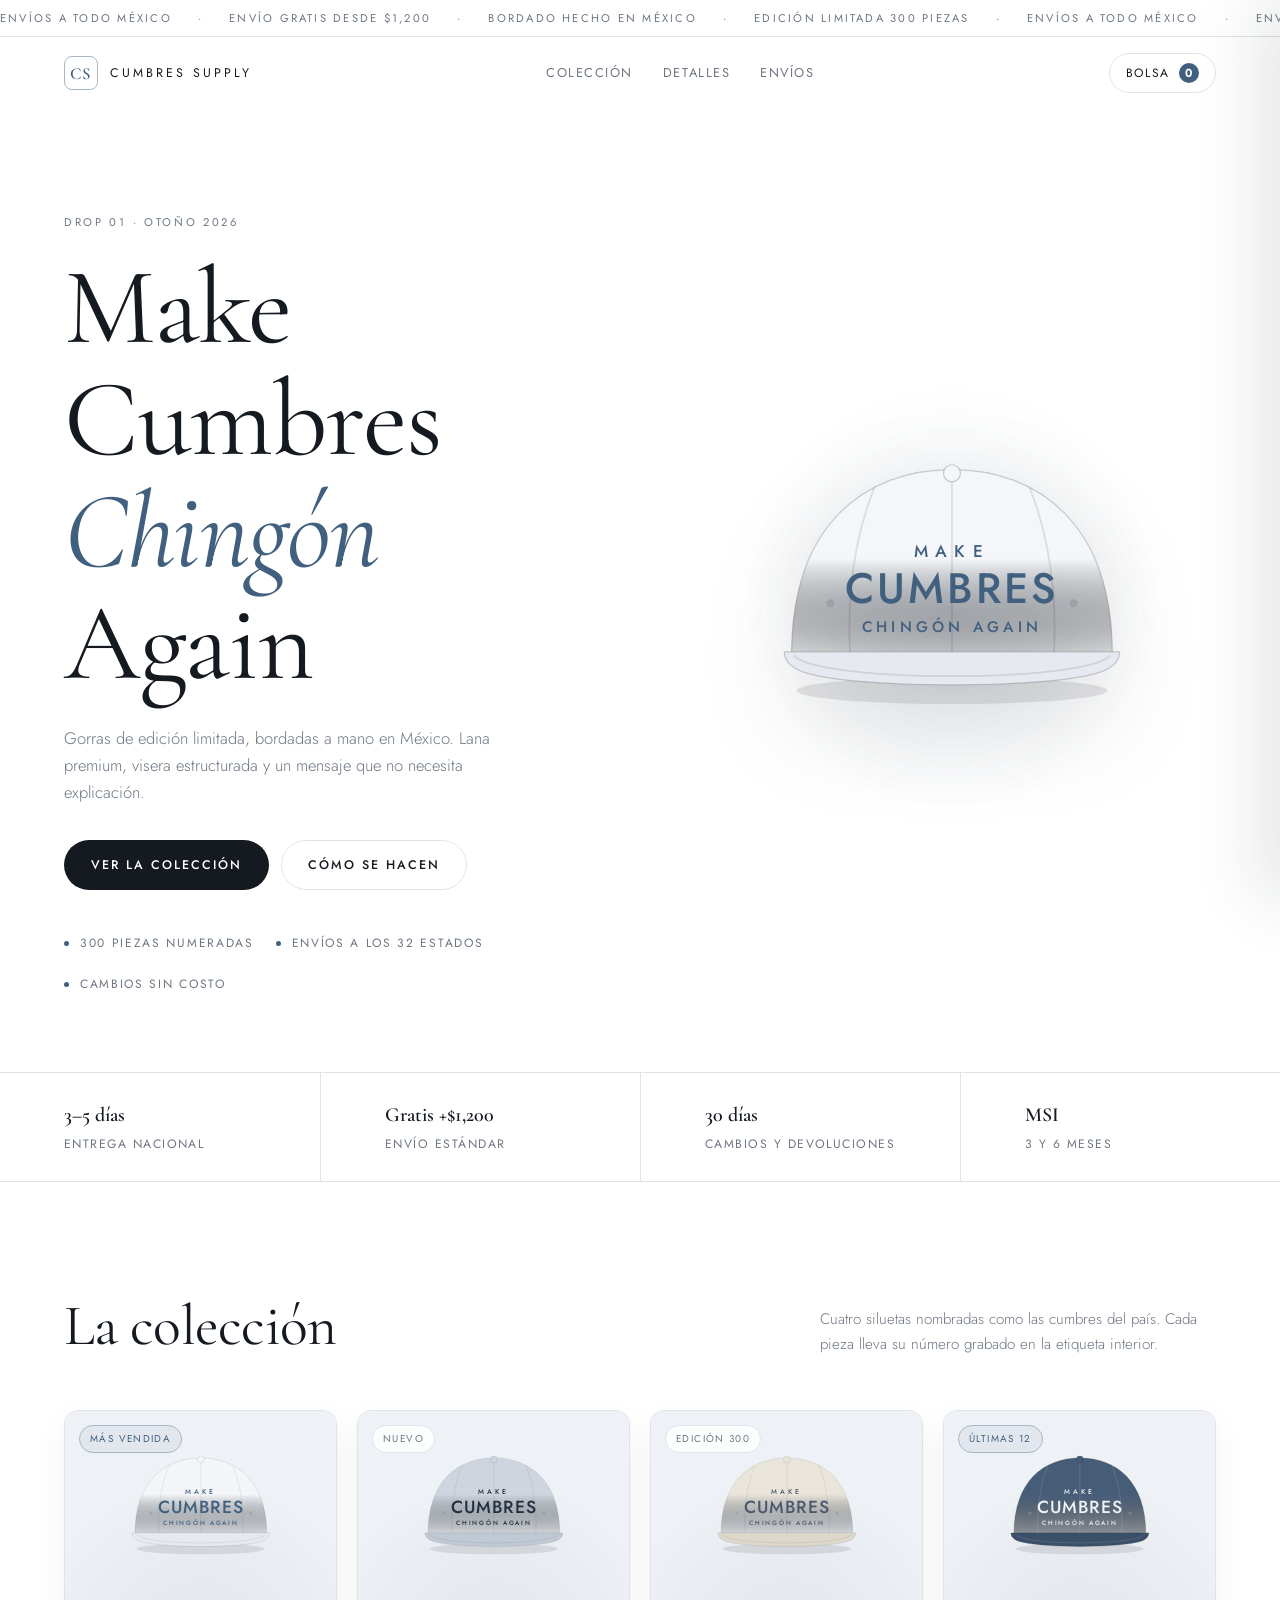
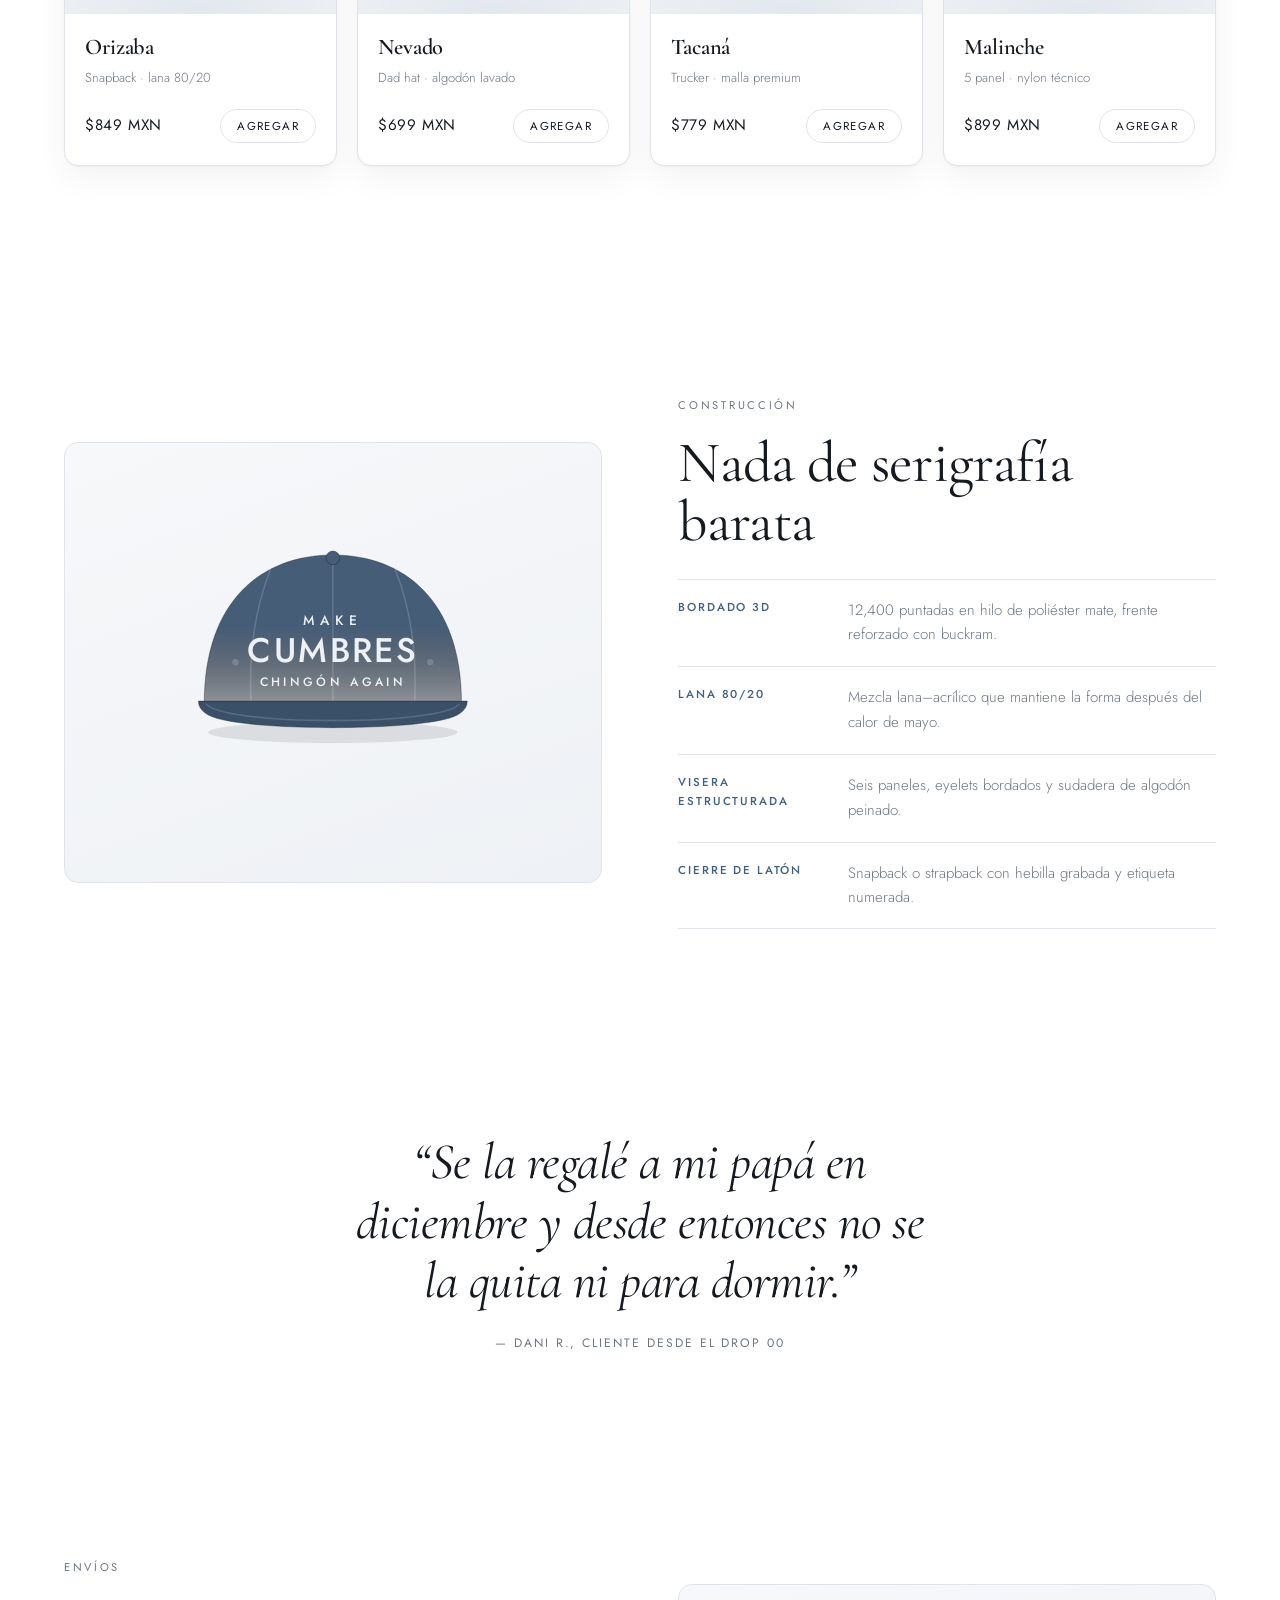
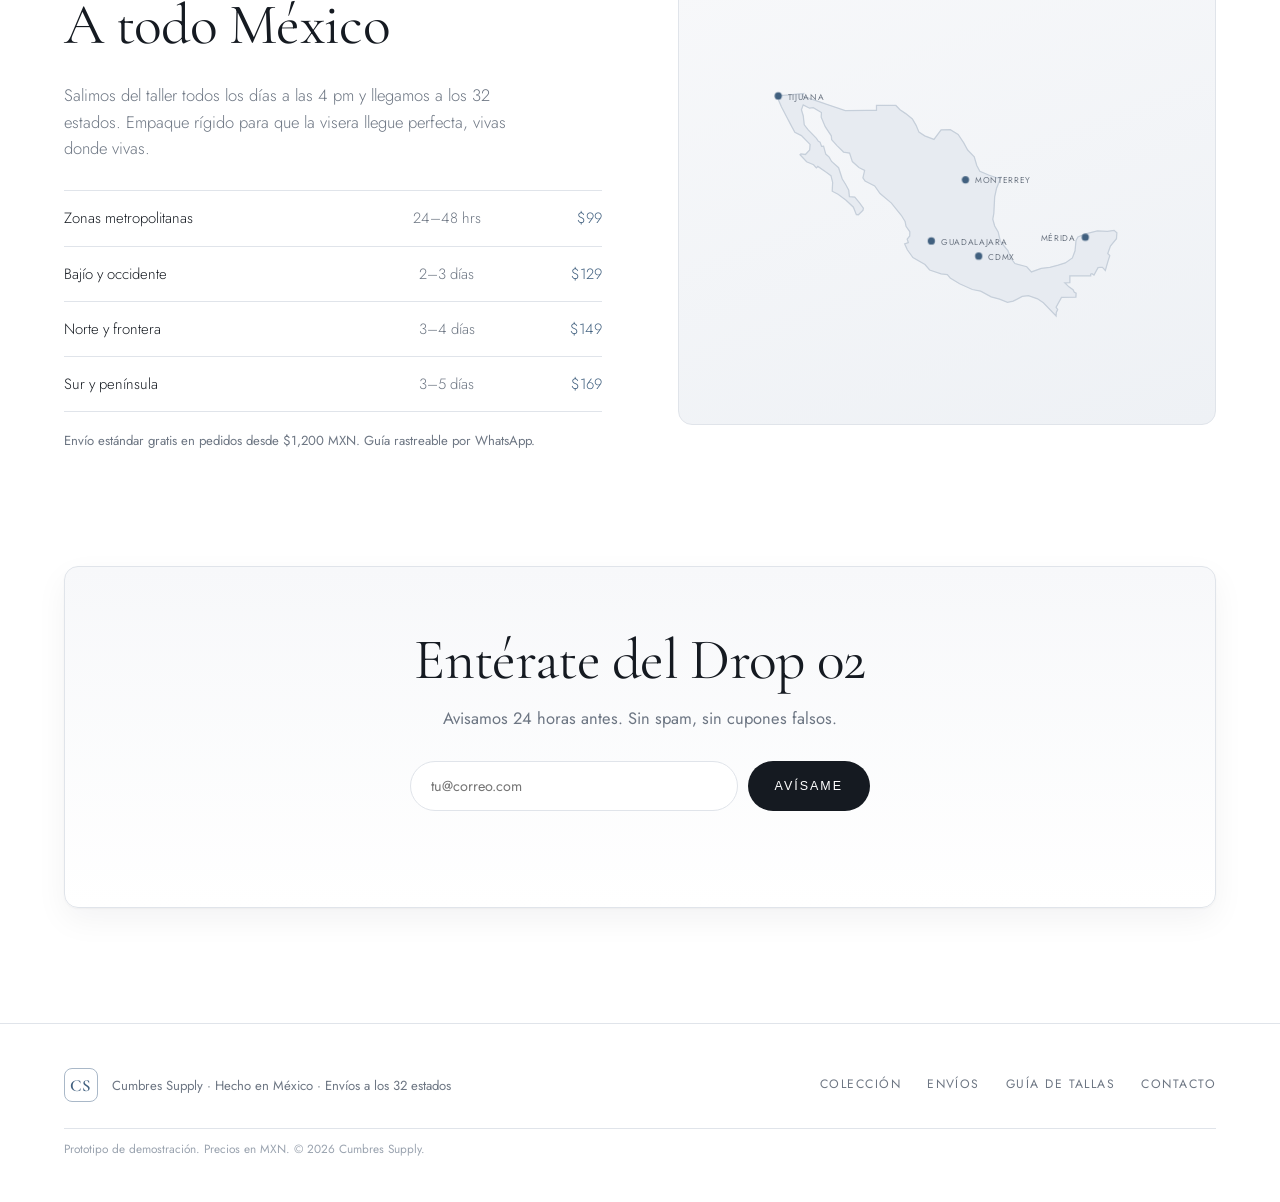
==== commit 8c8663e2: "Marca nacional y nueva tipografía editorial - Quita el anclaje a Monterrey: copy, testimonial, pie d" ====
--- a/index.html
+++ b/index.html
@@ -4,11 +4,11 @@
 <meta charset="UTF-8" />
 <meta name="viewport" content="width=device-width, initial-scale=1" />
 <meta name="theme-color" content="#ffffff" />
-<title>CUMBRES SUPPLY — Gorras premium hechas en Monterrey</title>
-<meta name="description" content="Gorras premium bordadas en Monterrey. Make Cumbres Chingón Again. Envíos a todo México." />
-<link rel="preconnect" href="https://fonts.googleapis.com" />
-<link rel="preconnect" href="https://fonts.gstatic.com" crossorigin />
-<link href="https://fonts.googleapis.com/css2?family=Inter:wght@400;500;600&family=Bebas+Neue&display=swap" rel="stylesheet" />
+<title>CUMBRES SUPPLY — Gorras premium con envíos a todo México</title>
+<meta name="description" content="Gorras premium bordadas en México. Make Cumbres Chingón Again. Envíos a los 32 estados." />
+<link rel="preload" href="assets/fonts/cormorant-garamond-600-latin.woff2" as="font" type="font/woff2" crossorigin />
+<link rel="preload" href="assets/fonts/jost-400-latin.woff2" as="font" type="font/woff2" crossorigin />
+<link rel="stylesheet" href="assets/fonts.css" />
 <link rel="icon" href="assets/favicon.svg" type="image/svg+xml" />
 <link rel="stylesheet" href="styles.css" />
 </head>
@@ -18,11 +18,11 @@
   <div class="ticker__track">
     <span>Envíos a todo México</span><span>·</span>
     <span>Envío gratis desde $1,200</span><span>·</span>
-    <span>Bordado hecho en Monterrey</span><span>·</span>
+    <span>Bordado hecho en México</span><span>·</span>
     <span>Edición limitada 300 piezas</span><span>·</span>
     <span>Envíos a todo México</span><span>·</span>
     <span>Envío gratis desde $1,200</span><span>·</span>
-    <span>Bordado hecho en Monterrey</span><span>·</span>
+    <span>Bordado hecho en México</span><span>·</span>
     <span>Edición limitada 300 piezas</span><span>·</span>
   </div>
 </div>
@@ -49,7 +49,7 @@
       <p class="eyebrow">Drop 01 · Otoño 2026</p>
       <h1>Make Cumbres<br /><em>Chingón</em> Again</h1>
       <p class="lede">
-        Gorras de edición limitada, bordadas a mano en Monterrey.
+        Gorras de edición limitada, bordadas a mano en México.
         Lana premium, visera estructurada y un mensaje que no necesita explicación.
       </p>
       <div class="hero__actions">
@@ -58,7 +58,7 @@
       </div>
       <ul class="hero__meta">
         <li>300 piezas numeradas</li>
-        <li>Envíos a todo México</li>
+        <li>Envíos a los 32 estados</li>
         <li>Cambios sin costo</li>
       </ul>
     </div>
@@ -80,7 +80,7 @@
   <section class="section" id="coleccion">
     <div class="section__head">
       <h2>La colección</h2>
-      <p>Cuatro siluetas. Un solo mensaje. Cada pieza lleva su número grabado en la etiqueta interior.</p>
+      <p>Cuatro siluetas nombradas como las cumbres del país. Cada pieza lleva su número grabado en la etiqueta interior.</p>
     </div>
     <div class="grid" id="grid"></div>
   </section>
@@ -105,10 +105,10 @@
 
   <section class="section quote">
     <blockquote>
-      “Se la puse a mi papá en San Jerónimo y desde entonces no se la quita
-      ni para la carne asada.”
+      “Se la regalé a mi papá en diciembre y desde entonces
+      no se la quita ni para dormir.”
     </blockquote>
-    <cite>— Dani R., Monterrey</cite>
+    <cite>— Dani R., cliente desde el Drop 00</cite>
   </section>
 
   <section class="section section--split reverse" id="envios">
@@ -116,15 +116,15 @@
       <p class="eyebrow">Envíos</p>
       <h2>A todo México</h2>
       <p class="lede">
-        Salimos de nuestro taller en Cumbres todos los días a las 4 pm.
-        Empaque rígido para que la visera llegue perfecta, sin importar el estado.
+        Salimos del taller todos los días a las 4 pm y llegamos a los 32 estados.
+        Empaque rígido para que la visera llegue perfecta, vivas donde vivas.
       </p>
       <table class="ship">
         <tbody>
-          <tr><td>Monterrey y área metro</td><td>24–48 hrs</td><td>$99</td></tr>
-          <tr><td>Nuevo León y norte</td><td>2–3 días</td><td>$129</td></tr>
-          <tr><td>Centro y occidente</td><td>3–4 días</td><td>$149</td></tr>
-          <tr><td>Sur y península</td><td>4–5 días</td><td>$169</td></tr>
+          <tr><td>Zonas metropolitanas</td><td>24–48 hrs</td><td>$99</td></tr>
+          <tr><td>Bajío y occidente</td><td>2–3 días</td><td>$129</td></tr>
+          <tr><td>Norte y frontera</td><td>3–4 días</td><td>$149</td></tr>
+          <tr><td>Sur y península</td><td>3–5 días</td><td>$169</td></tr>
         </tbody>
       </table>
       <p class="fine">Envío estándar gratis en pedidos desde $1,200 MXN. Guía rastreable por WhatsApp.</p>
@@ -151,7 +151,7 @@
 <footer class="foot">
   <div class="foot__brand">
     <span class="nav__mark">CS</span>
-    <p>Cumbres Supply · Av. Paseo de los Leones, Monterrey, N.L.</p>
+    <p>Cumbres Supply · Hecho en México · Envíos a los 32 estados</p>
   </div>
   <div class="foot__links">
     <a href="#coleccion">Colección</a>
--- a/assets/fonts.css
+++ b/assets/fonts.css
@@ -0,0 +1,49 @@
+/* fuentes auto-hospedadas — sin peticiones a terceros */
+@font-face{
+  font-family:'Cormorant Garamond';
+  font-style:italic;
+  font-weight:400;
+  font-display:swap;
+  src:url('fonts/cormorant-garamond-400i-latin.woff2') format('woff2');
+  unicode-range:U+0000-00FF, U+0131, U+0152-0153, U+02BB-02BC, U+02C6, U+02DA, U+02DC, U+0304, U+0308, U+0329, U+2000-206F, U+20AC, U+2122, U+2191, U+2193, U+2212, U+2215, U+FEFF, U+FFFD;
+}
+@font-face{
+  font-family:'Cormorant Garamond';
+  font-style:normal;
+  font-weight:400;
+  font-display:swap;
+  src:url('fonts/cormorant-garamond-400-latin.woff2') format('woff2');
+  unicode-range:U+0000-00FF, U+0131, U+0152-0153, U+02BB-02BC, U+02C6, U+02DA, U+02DC, U+0304, U+0308, U+0329, U+2000-206F, U+20AC, U+2122, U+2191, U+2193, U+2212, U+2215, U+FEFF, U+FFFD;
+}
+@font-face{
+  font-family:'Cormorant Garamond';
+  font-style:normal;
+  font-weight:600;
+  font-display:swap;
+  src:url('fonts/cormorant-garamond-600-latin.woff2') format('woff2');
+  unicode-range:U+0000-00FF, U+0131, U+0152-0153, U+02BB-02BC, U+02C6, U+02DA, U+02DC, U+0304, U+0308, U+0329, U+2000-206F, U+20AC, U+2122, U+2191, U+2193, U+2212, U+2215, U+FEFF, U+FFFD;
+}
+@font-face{
+  font-family:'Jost';
+  font-style:normal;
+  font-weight:300;
+  font-display:swap;
+  src:url('fonts/jost-300-latin.woff2') format('woff2');
+  unicode-range:U+0000-00FF, U+0131, U+0152-0153, U+02BB-02BC, U+02C6, U+02DA, U+02DC, U+0304, U+0308, U+0329, U+2000-206F, U+20AC, U+2122, U+2191, U+2193, U+2212, U+2215, U+FEFF, U+FFFD;
+}
+@font-face{
+  font-family:'Jost';
+  font-style:normal;
+  font-weight:400;
+  font-display:swap;
+  src:url('fonts/jost-400-latin.woff2') format('woff2');
+  unicode-range:U+0000-00FF, U+0131, U+0152-0153, U+02BB-02BC, U+02C6, U+02DA, U+02DC, U+0304, U+0308, U+0329, U+2000-206F, U+20AC, U+2122, U+2191, U+2193, U+2212, U+2215, U+FEFF, U+FFFD;
+}
+@font-face{
+  font-family:'Jost';
+  font-style:normal;
+  font-weight:500;
+  font-display:swap;
+  src:url('fonts/jost-500-latin.woff2') format('woff2');
+  unicode-range:U+0000-00FF, U+0131, U+0152-0153, U+02BB-02BC, U+02C6, U+02DA, U+02DC, U+0304, U+0308, U+0329, U+2000-206F, U+20AC, U+2122, U+2191, U+2193, U+2212, U+2215, U+FEFF, U+FFFD;
+}
--- a/styles.css
+++ b/styles.css
@@ -16,6 +16,8 @@
   --ink-b:     rgba(21,26,33,.10);
   --shadow:    0 1px 2px rgba(21,26,33,.04), 0 12px 32px rgba(21,26,33,.05);
   --shadow-lg: 0 2px 4px rgba(21,26,33,.05), 0 24px 56px rgba(21,26,33,.10);
+  --serif:     'Cormorant Garamond',Georgia,'Times New Roman',serif;
+  --sans:      'Jost',system-ui,-apple-system,'Segoe UI',sans-serif;
   --radius:    14px;
   --pad:       clamp(20px, 5vw, 72px);
   --ease:      cubic-bezier(.22,.61,.36,1);
@@ -27,39 +29,47 @@
   margin:0;
   background:var(--bg);
   color:var(--text);
-  font-family:"Inter",-apple-system,BlinkMacSystemFont,"Segoe UI",sans-serif;
-  font-size:16px;
-  line-height:1.6;
+  font-family:var(--sans);
+  font-size:16.5px;
+  font-weight:400;
+  line-height:1.62;
   -webkit-font-smoothing:antialiased;
   overflow-x:hidden;
 }
 img,svg{display:block;max-width:100%}
 a{color:inherit;text-decoration:none}
-h1,h2,h3{
-  font-family:"Bebas Neue","Inter",sans-serif;
+h1,h2{
+  font-family:var(--serif);
   font-weight:400;
-  letter-spacing:.02em;
-  line-height:.95;
+  letter-spacing:-.012em;
+  line-height:1.03;
   margin:0;
 }
-h1{font-size:clamp(3.2rem,9vw,6.6rem)}
-h2{font-size:clamp(2rem,4.5vw,3.4rem)}
-h3{font-size:1.4rem}
-h1 em{font-style:normal;color:var(--accent)}
+h3{
+  font-family:var(--serif);
+  font-weight:600;
+  letter-spacing:-.005em;
+  line-height:1.2;
+  margin:0;
+  font-size:1.35rem;
+}
+h1{font-size:clamp(3.4rem,8.6vw,6.8rem)}
+h2{font-size:clamp(2.2rem,4.6vw,3.6rem)}
+h1 em{font-style:italic;color:var(--accent)}
 p{margin:0}
 
 .eyebrow{
-  font-size:.72rem;letter-spacing:.22em;text-transform:uppercase;
-  color:var(--muted);margin-bottom:18px;
-}
-.lede{color:var(--muted);max-width:46ch;font-size:1.02rem}
+  font-size:.7rem;letter-spacing:.24em;text-transform:uppercase;
+  color:var(--muted);margin-bottom:20px;font-weight:400;
+}
+.lede{color:var(--muted);max-width:46ch;font-size:1.04rem;font-weight:300}
 .fine{color:var(--muted);font-size:.82rem}
 
 /* ---------- botones ---------- */
 .btn{
   display:inline-flex;align-items:center;justify-content:center;
   gap:8px;padding:14px 26px;border-radius:999px;border:1px solid transparent;
-  font-size:.86rem;letter-spacing:.06em;text-transform:uppercase;
+  font-size:.78rem;letter-spacing:.16em;text-transform:uppercase;
   font-weight:500;cursor:pointer;transition:all .25s var(--ease);
 }
 .btn--primary{background:var(--text);color:#fff}
@@ -95,10 +105,10 @@
 .nav__mark{
   display:grid;place-items:center;width:34px;height:34px;flex:0 0 34px;
   border:1px solid var(--accent-dim);border-radius:8px;
-  color:var(--accent);font-family:"Bebas Neue",sans-serif;font-size:.95rem;
-  letter-spacing:.06em;
-}
-.nav__name{font-size:.82rem;letter-spacing:.18em;text-transform:uppercase}
+  color:var(--accent);font-family:var(--serif);font-weight:600;font-size:1.05rem;
+  letter-spacing:.04em;
+}
+.nav__name{font-size:.78rem;letter-spacing:.24em;text-transform:uppercase;font-weight:400}
 .nav__links{display:flex;gap:30px;font-size:.8rem;letter-spacing:.12em;text-transform:uppercase;color:var(--muted)}
 .nav__links a{transition:color .2s}
 .nav__links a:hover{color:var(--text)}
@@ -159,7 +169,7 @@
   border-left:1px solid var(--line);
 }
 .strip div:first-child{border-left:none}
-.strip strong{font-size:1rem;letter-spacing:.02em}
+.strip strong{font-family:var(--serif);font-weight:600;font-size:1.25rem;letter-spacing:0}
 .strip span{font-size:.76rem;letter-spacing:.12em;text-transform:uppercase;color:var(--muted)}
 
 /* ---------- secciones ---------- */
@@ -168,7 +178,7 @@
   display:flex;justify-content:space-between;align-items:flex-end;
   gap:40px;flex-wrap:wrap;margin-bottom:54px;
 }
-.section__head p{color:var(--muted);max-width:44ch;font-size:.95rem}
+.section__head p{color:var(--muted);max-width:44ch;font-size:.95rem;font-weight:300}
 
 /* ---------- grid de producto ---------- */
 .grid{display:grid;grid-template-columns:repeat(4,1fr);gap:20px}
@@ -193,10 +203,10 @@
 }
 .card__tag.is-hot{color:var(--accent);border-color:var(--accent-dim);background:rgba(65,96,127,.07)}
 .card__body{padding:20px 20px 22px;display:flex;flex-direction:column;gap:6px;flex:1}
-.card__name{font-size:1.02rem;font-weight:500;letter-spacing:.01em}
-.card__sub{font-size:.8rem;color:var(--muted);flex:1}
+.card__name{font-family:var(--serif);font-size:1.4rem;font-weight:600;letter-spacing:-.005em}
+.card__sub{font-size:.82rem;color:var(--muted);flex:1;font-weight:300}
 .card__row{display:flex;align-items:center;justify-content:space-between;margin-top:14px}
-.card__price{font-size:1.05rem;letter-spacing:.02em}
+.card__price{font-size:.95rem;letter-spacing:.04em}
 .card__add{
   background:none;border:1px solid var(--line);border-radius:999px;color:var(--text);
   padding:8px 16px;font-size:.72rem;letter-spacing:.12em;text-transform:uppercase;
@@ -223,15 +233,16 @@
   padding:18px 0;border-top:1px solid var(--line);
 }
 .specs li:last-child{border-bottom:1px solid var(--line)}
-.specs strong{font-size:.78rem;letter-spacing:.12em;text-transform:uppercase;color:var(--accent)}
-.specs span{color:var(--muted);font-size:.92rem}
+.specs strong{font-size:.72rem;letter-spacing:.16em;text-transform:uppercase;color:var(--accent);font-weight:500}
+.specs span{color:var(--muted);font-size:.94rem;font-weight:300}
 
 /* ---------- quote ---------- */
 .quote{text-align:center;padding-block:clamp(56px,7vw,96px)}
 .quote blockquote{
-  margin:0 auto;max-width:22ch;
-  font-family:"Bebas Neue",sans-serif;font-size:clamp(1.9rem,4vw,3rem);
-  line-height:1.05;letter-spacing:.01em;
+  margin:0 auto;max-width:26ch;
+  font-family:var(--serif);font-style:italic;font-weight:400;
+  font-size:clamp(2rem,4.2vw,3.2rem);
+  line-height:1.16;letter-spacing:-.01em;
 }
 .quote cite{
   display:block;margin-top:22px;font-style:normal;color:var(--muted);
@@ -308,7 +319,7 @@
 }
 .line__art .cap{width:100%;animation:none}
 .line__info{flex:1;min-width:0}
-.line__name{font-size:.9rem}
+.line__name{font-family:var(--serif);font-weight:600;font-size:1.1rem}
 .line__sub{font-size:.76rem;color:var(--muted)}
 .line__qty{display:flex;align-items:center;gap:10px;margin-top:6px}
 .line__qty button{
@@ -320,7 +331,7 @@
 .line__price{font-size:.9rem;white-space:nowrap}
 .drawer__foot{padding:20px 24px 26px;border-top:1px solid var(--line);display:grid;gap:12px}
 .drawer__row{display:flex;justify-content:space-between;align-items:baseline}
-.drawer__row strong{font-size:1.15rem}
+.drawer__row strong{font-family:var(--serif);font-weight:600;font-size:1.4rem}
 
 /* ---------- toast ---------- */
 .toast{
@@ -360,7 +371,7 @@
 
 /* ---------- tabla de envíos ---------- */
 .ship{width:100%;border-collapse:collapse;margin-bottom:18px}
-.ship td{padding:14px 0;border-top:1px solid var(--line);font-size:.92rem}
+.ship td{padding:15px 0;border-top:1px solid var(--line);font-size:.93rem;font-weight:300}
 .ship tr:last-child td{border-bottom:1px solid var(--line)}
 .ship td:nth-child(2){color:var(--muted);text-align:center}
 .ship td:last-child{text-align:right;color:var(--accent)}
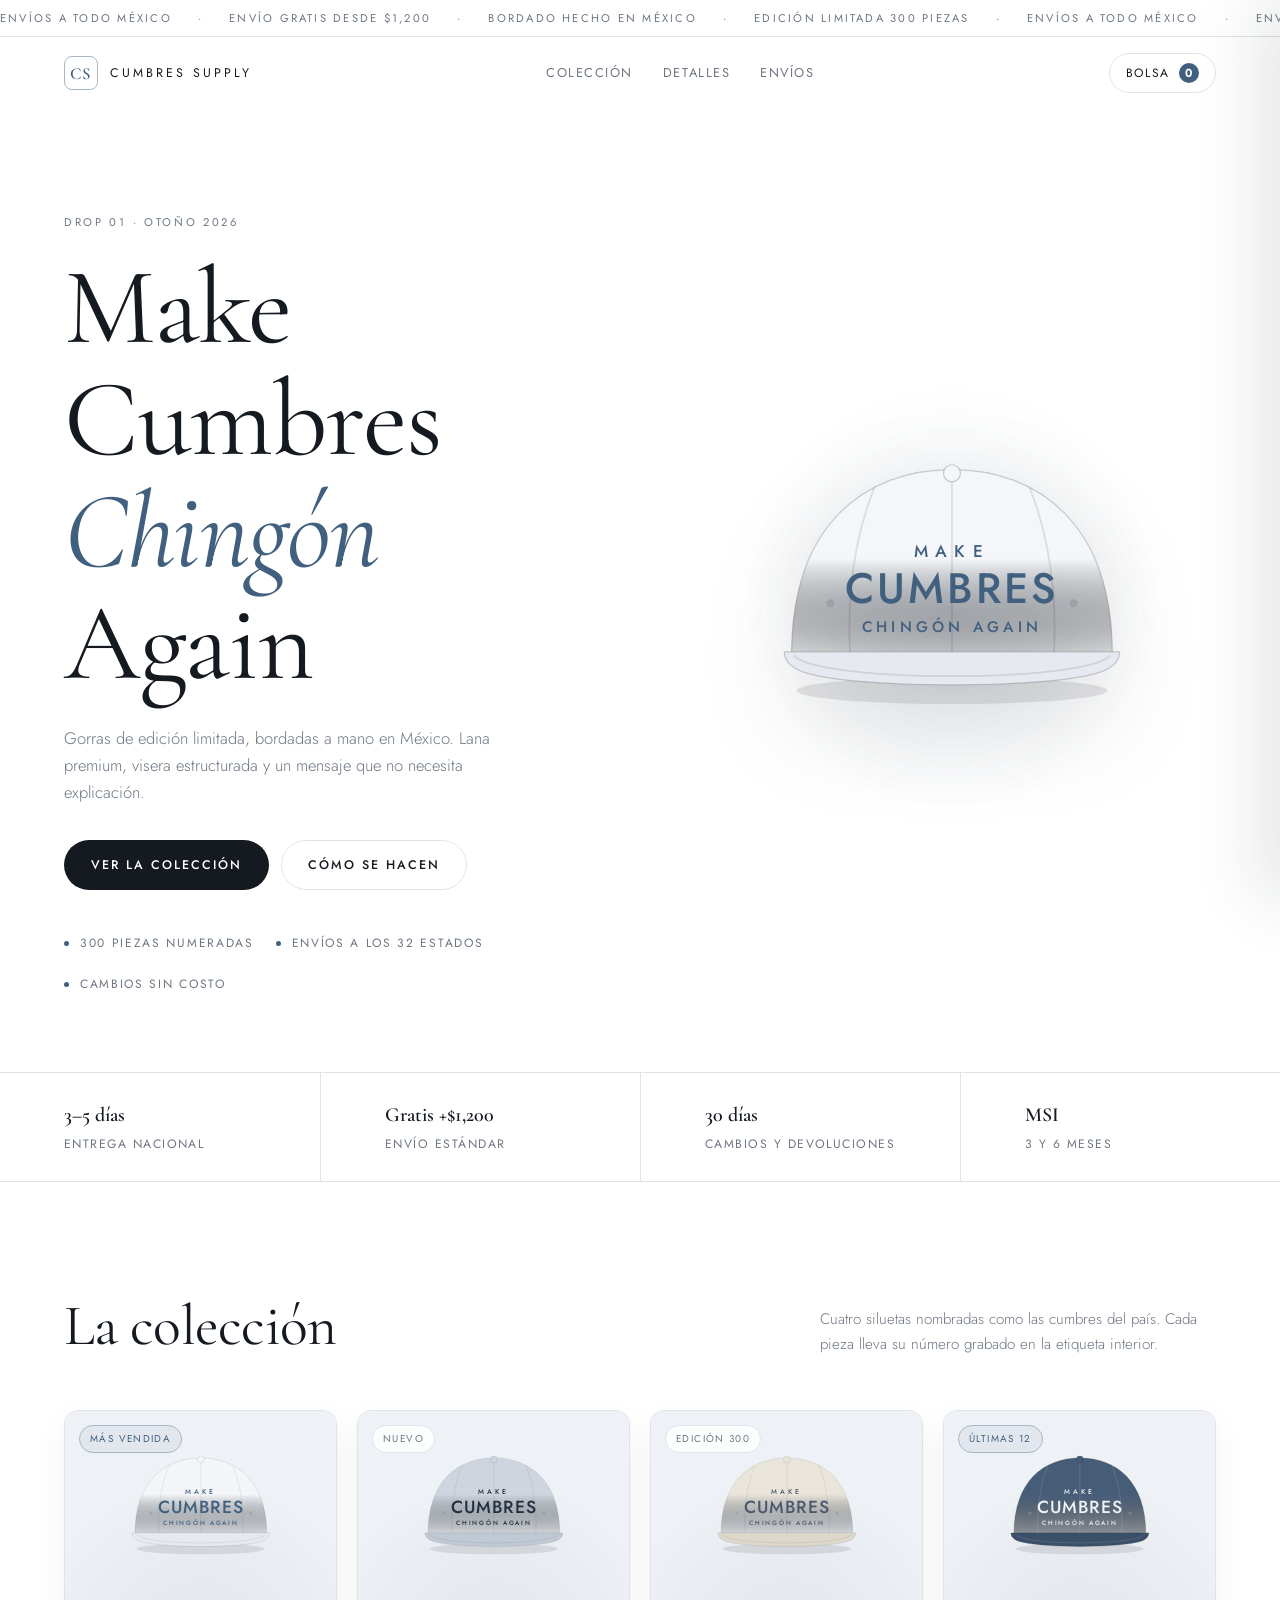
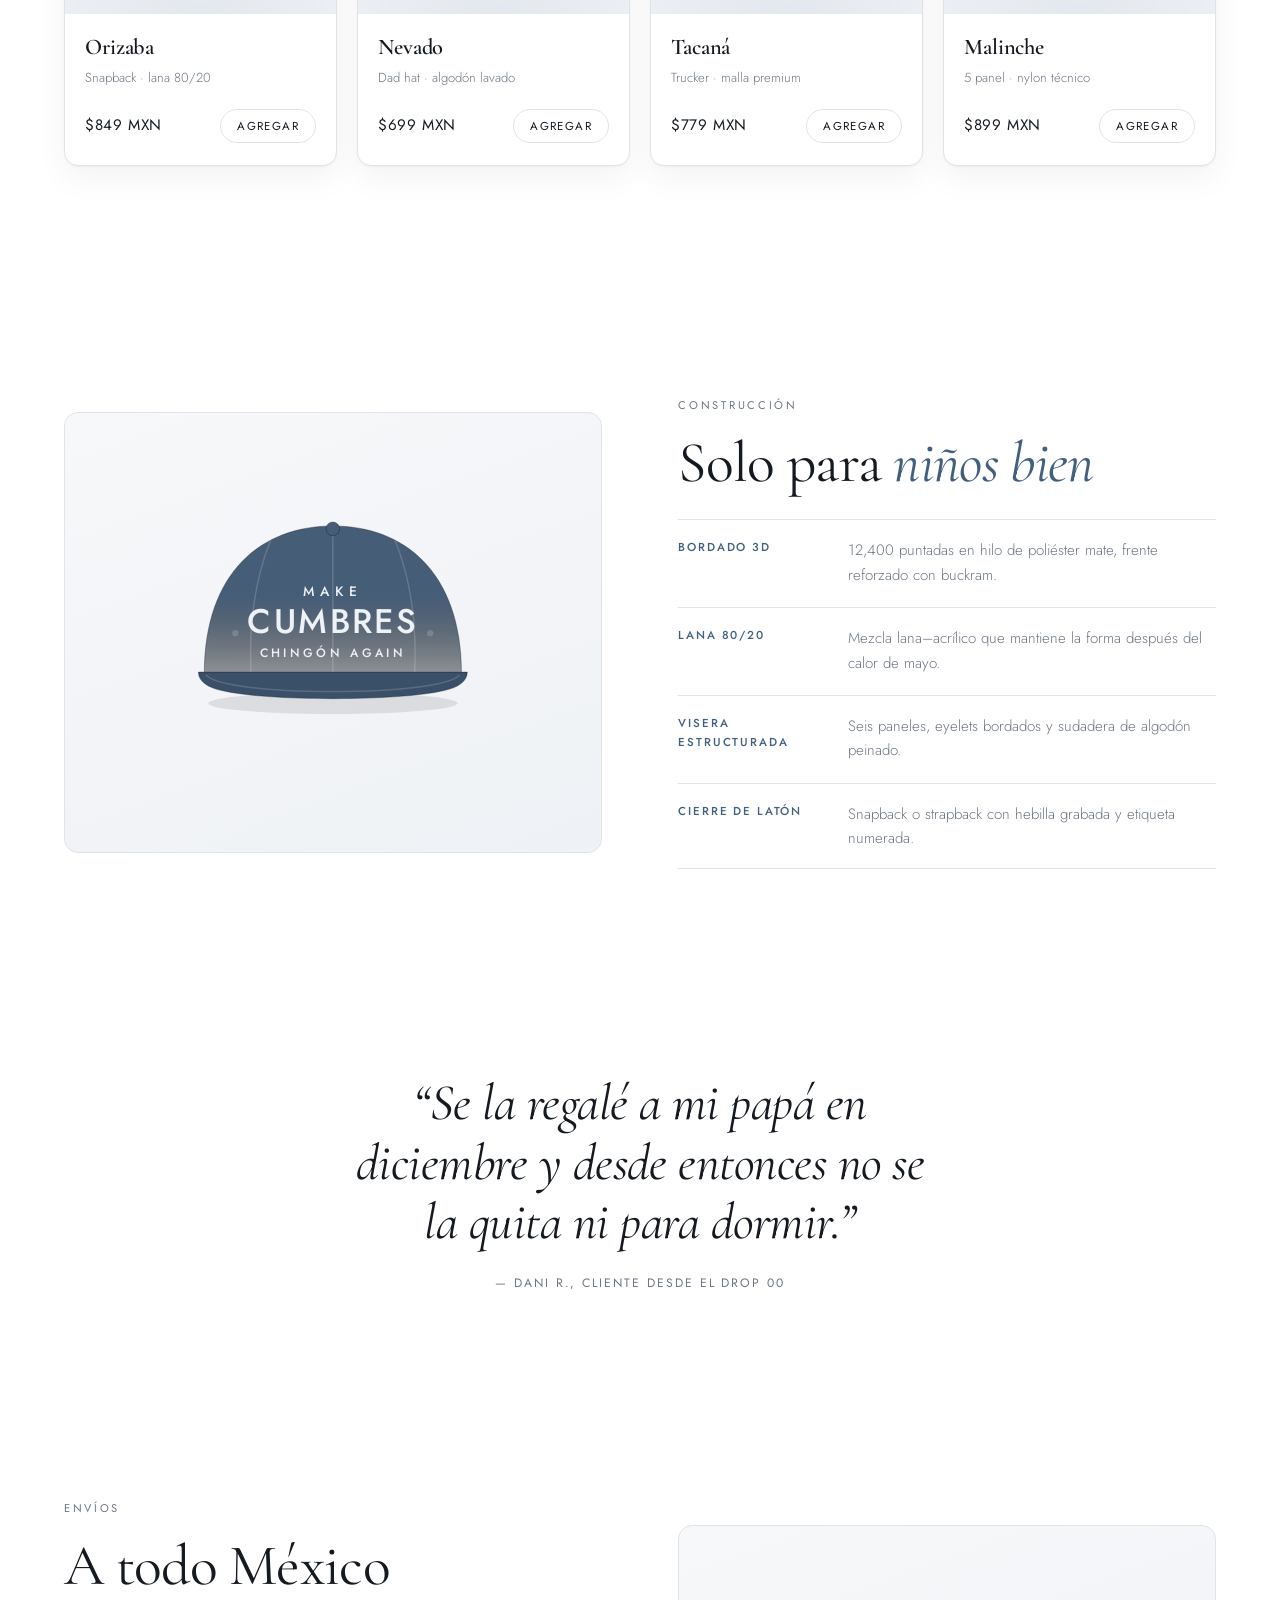
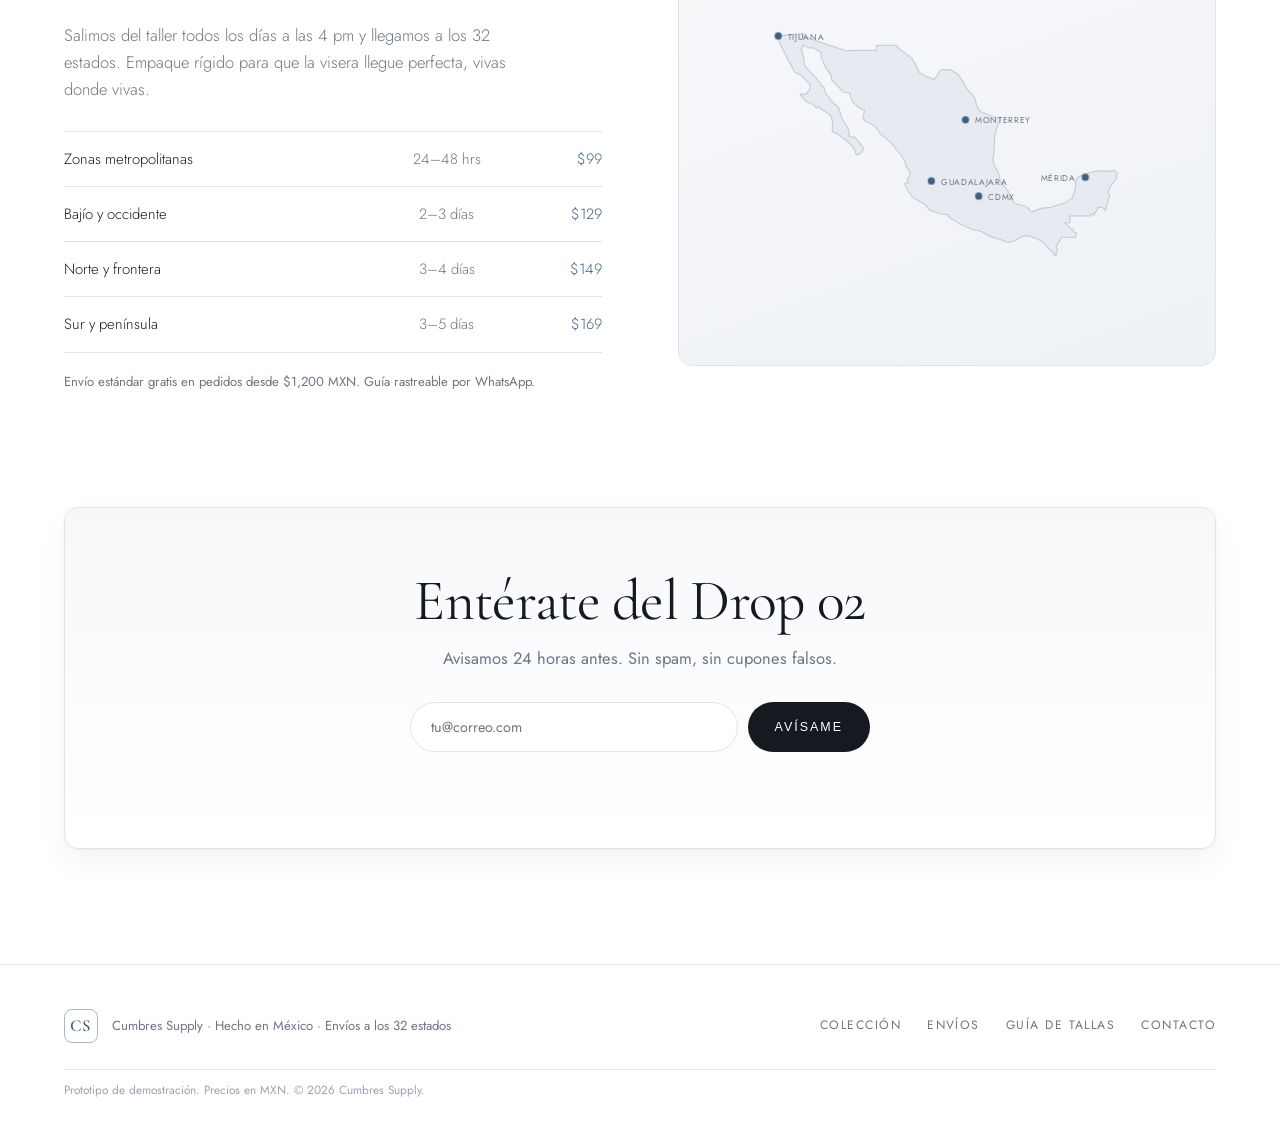
==== commit 623345aa: "Cambia el titular de construcción a "Solo para niños bien" Sustituye "Nada de serigrafía barata" y e" ====
--- a/index.html
+++ b/index.html
@@ -93,7 +93,7 @@
     </div>
     <div class="split__copy">
       <p class="eyebrow">Construcción</p>
-      <h2>Nada de serigrafía barata</h2>
+      <h2>Solo para <em>niños bien</em></h2>
       <ul class="specs">
         <li><strong>Bordado 3D</strong><span>12,400 puntadas en hilo de poliéster mate, frente reforzado con buckram.</span></li>
         <li><strong>Lana 80/20</strong><span>Mezcla lana–acrílico que mantiene la forma después del calor de mayo.</span></li>
--- a/styles.css
+++ b/styles.css
@@ -55,7 +55,7 @@
 }
 h1{font-size:clamp(3.4rem,8.6vw,6.8rem)}
 h2{font-size:clamp(2.2rem,4.6vw,3.6rem)}
-h1 em{font-style:italic;color:var(--accent)}
+h1 em,h2 em{font-style:italic;color:var(--accent)}
 p{margin:0}
 
 .eyebrow{
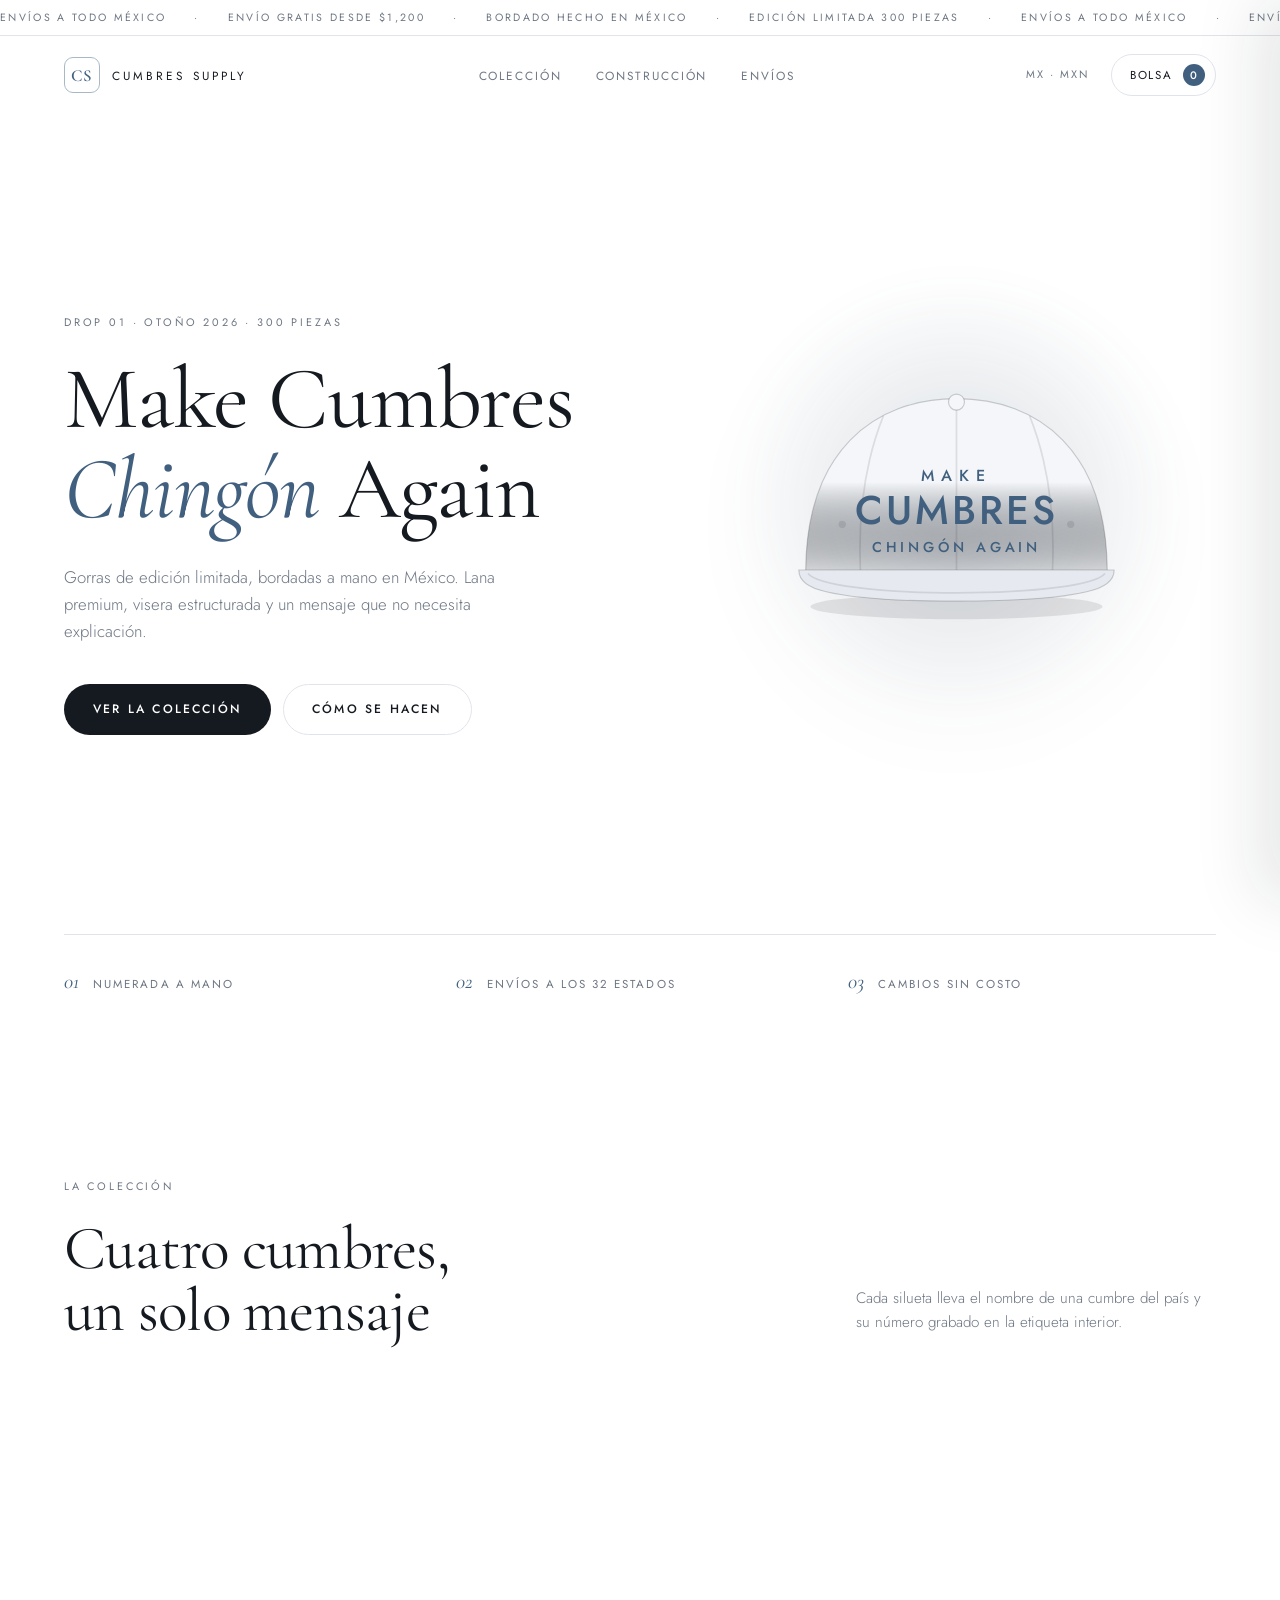
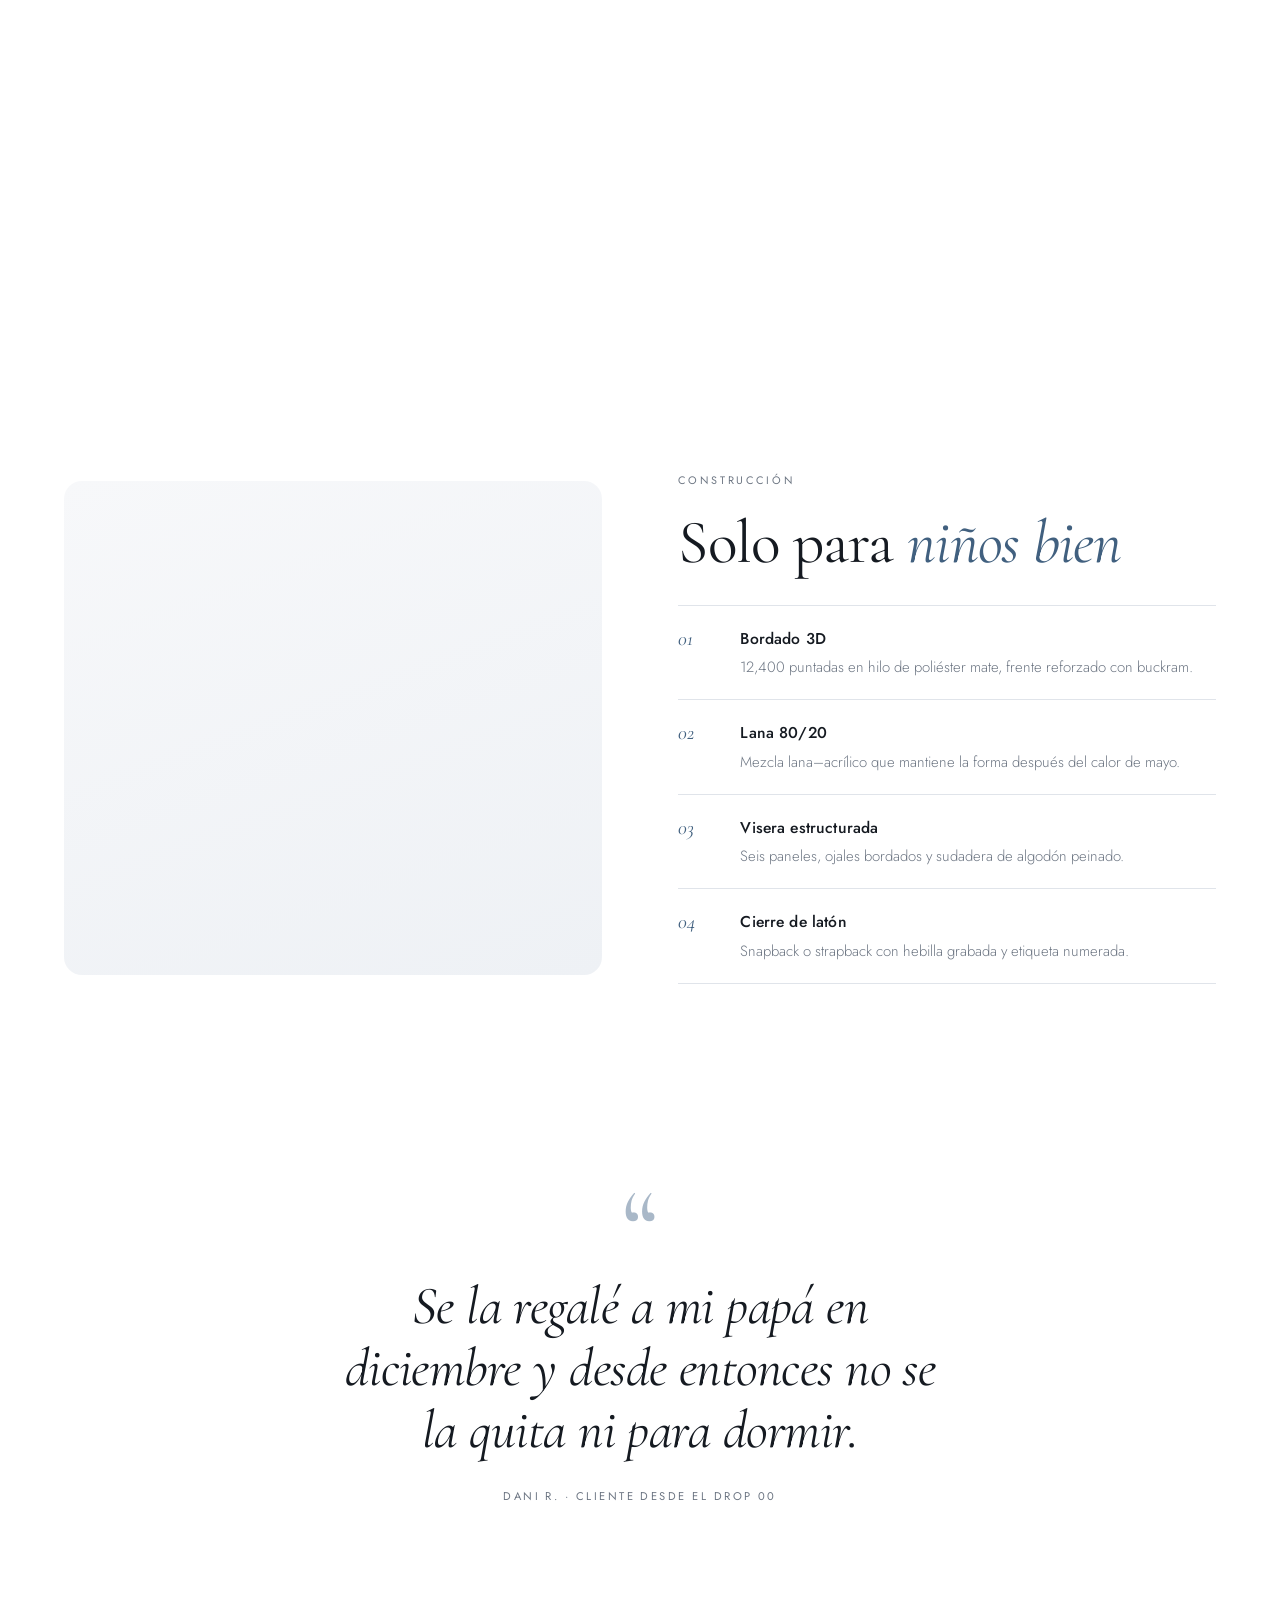
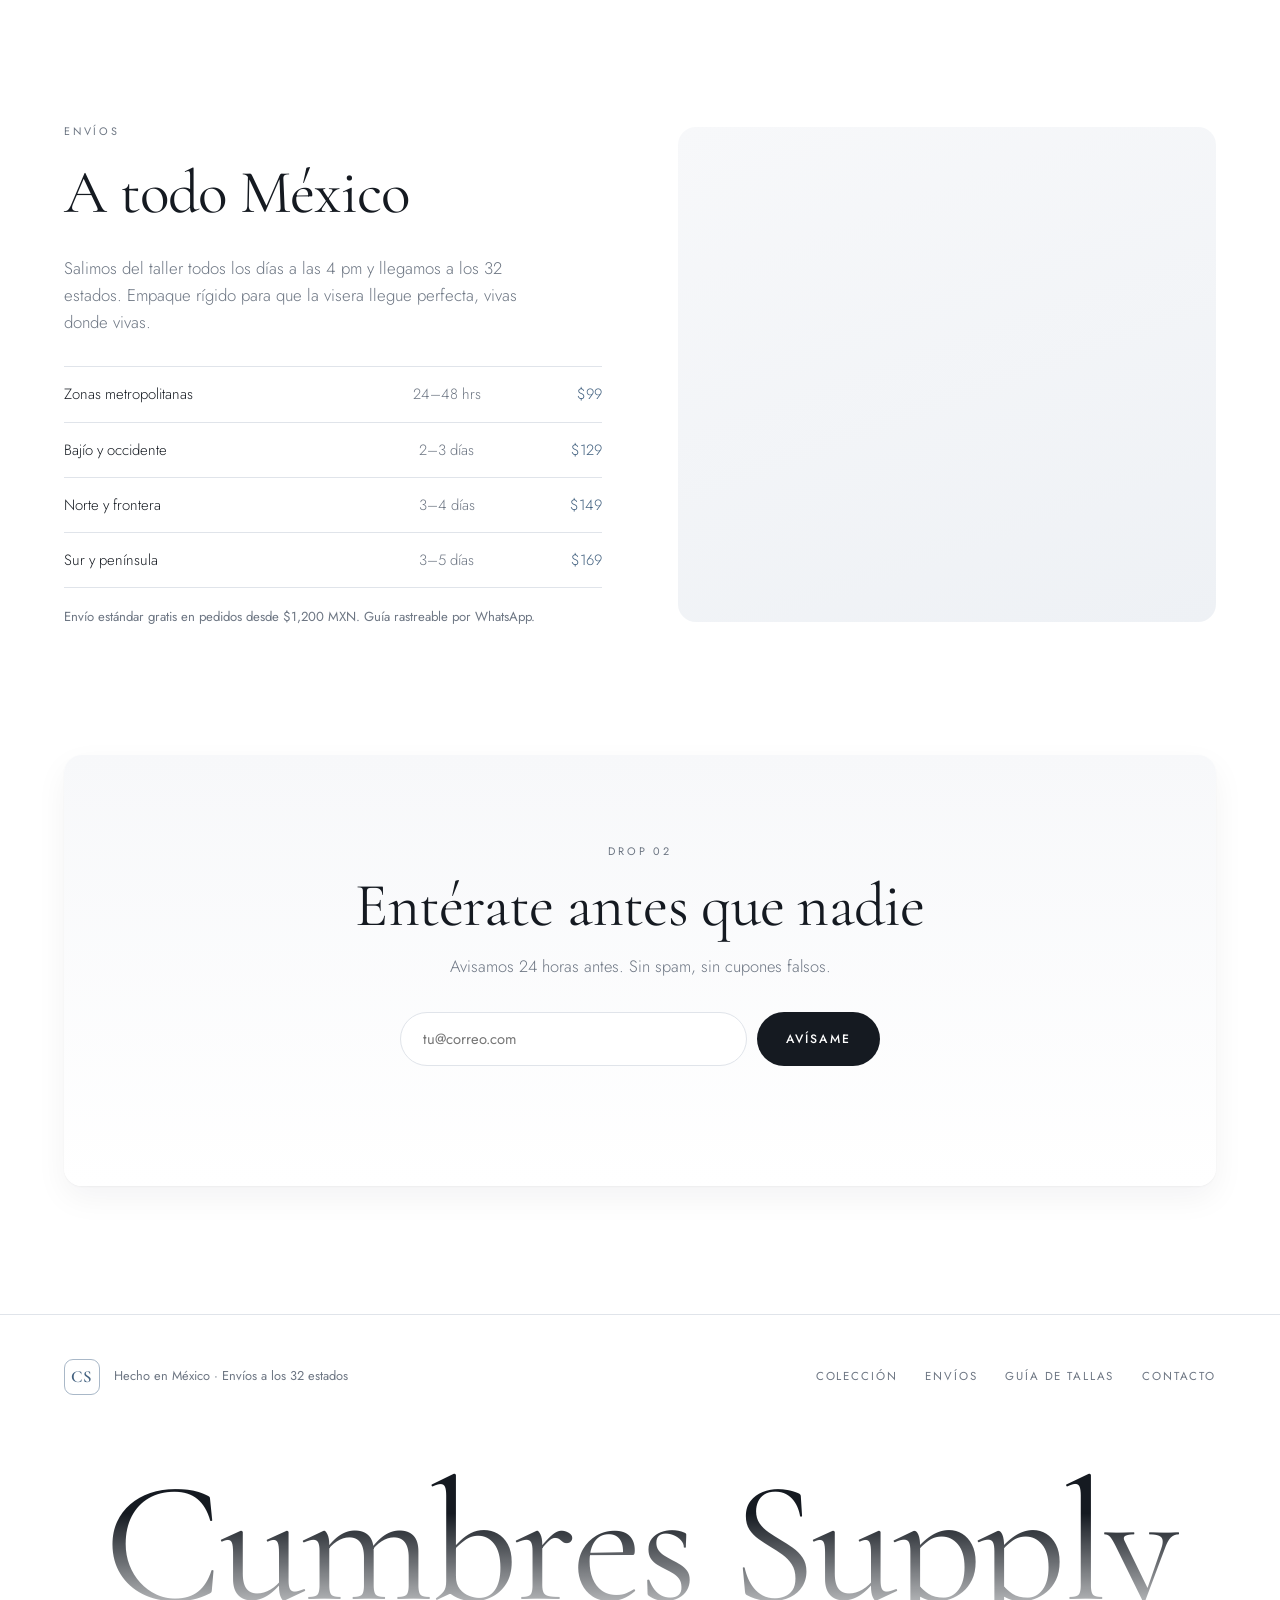
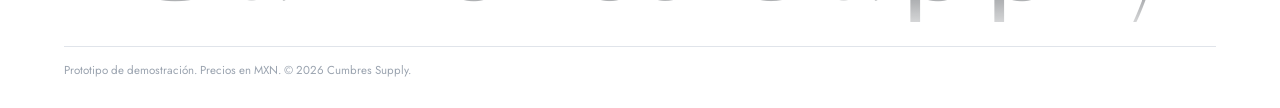
==== commit 56e39aae: "Gorra 3D en three.js y rediseño de la interfaz - Gorra procedural en WebGL (assets/cap3d.js): copa p" ====
--- a/index.html
+++ b/index.html
@@ -6,8 +6,6 @@
 <meta name="theme-color" content="#ffffff" />
 <title>CUMBRES SUPPLY — Gorras premium con envíos a todo México</title>
 <meta name="description" content="Gorras premium bordadas en México. Make Cumbres Chingón Again. Envíos a los 32 estados." />
-<link rel="preload" href="assets/fonts/cormorant-garamond-600-latin.woff2" as="font" type="font/woff2" crossorigin />
-<link rel="preload" href="assets/fonts/jost-400-latin.woff2" as="font" type="font/woff2" crossorigin />
 <link rel="stylesheet" href="assets/fonts.css" />
 <link rel="icon" href="assets/favicon.svg" type="image/svg+xml" />
 <link rel="stylesheet" href="styles.css" />
@@ -34,20 +32,23 @@
   </a>
   <nav class="nav__links" aria-label="Principal">
     <a href="#coleccion">Colección</a>
-    <a href="#detalles">Detalles</a>
+    <a href="#detalles">Construcción</a>
     <a href="#envios">Envíos</a>
   </nav>
-  <button class="nav__cart" id="cartBtn" aria-label="Abrir bolsa">
-    Bolsa <span class="nav__count" id="cartCount">0</span>
-  </button>
+  <div class="nav__right">
+    <span class="nav__locale">MX · MXN</span>
+    <button class="nav__cart" id="cartBtn" aria-label="Abrir bolsa">
+      Bolsa <span class="nav__count" id="cartCount">0</span>
+    </button>
+  </div>
 </header>
 
 <main id="top">
 
   <section class="hero">
     <div class="hero__copy">
-      <p class="eyebrow">Drop 01 · Otoño 2026</p>
-      <h1>Make Cumbres<br /><em>Chingón</em> Again</h1>
+      <p class="eyebrow">Drop 01 · Otoño 2026 · 300 piezas</p>
+      <h1 class="hero__title" data-split>Make Cumbres <em>Chingón</em> Again</h1>
       <p class="lede">
         Gorras de edición limitada, bordadas a mano en México.
         Lana premium, visera estructurada y un mensaje que no necesita explicación.
@@ -56,59 +57,64 @@
         <a class="btn btn--primary" href="#coleccion">Ver la colección</a>
         <a class="btn btn--ghost" href="#detalles">Cómo se hacen</a>
       </div>
-      <ul class="hero__meta">
-        <li>300 piezas numeradas</li>
-        <li>Envíos a los 32 estados</li>
-        <li>Cambios sin costo</li>
-      </ul>
     </div>
-    <div class="hero__art" aria-hidden="true">
-      <div class="hero__glow"></div>
-      <div class="cap cap--hero" style="--crown:#f4f6f9;--brim:#e6eaf0;--thread:#41607f;--stroke:rgba(21,26,33,.20);--seam:rgba(21,26,33,.11);--shade:rgba(21,26,33,.13)">
-        <!-- CAP_SVG -->
+
+    <div class="hero__art">
+      <div class="hero__halo" aria-hidden="true"></div>
+      <div class="stage stage--hero" id="heroCap"
+           data-cap='{"crown":"#f4f6f9","brim":"#e6eaf0","thread":"#41607f","tilt":0.18}'
+           style="--crown:#f4f6f9;--brim:#e6eaf0;--thread:#41607f;--stroke:rgba(21,26,33,.20);--seam:rgba(21,26,33,.11);--shade:rgba(21,26,33,.13)">
+        <div class="cap cap--fallback"></div>
       </div>
+      <p class="stage__hint" aria-hidden="true">Arrastra para girar</p>
     </div>
-  </section>
 
-  <section class="strip" aria-label="Garantías">
-    <div><strong>3–5 días</strong><span>Entrega nacional</span></div>
-    <div><strong>Gratis +$1,200</strong><span>Envío estándar</span></div>
-    <div><strong>30 días</strong><span>Cambios y devoluciones</span></div>
-    <div><strong>MSI</strong><span>3 y 6 meses</span></div>
+    <ul class="hero__meta">
+      <li><strong>01</strong><span>Numerada a mano</span></li>
+      <li><strong>02</strong><span>Envíos a los 32 estados</span></li>
+      <li><strong>03</strong><span>Cambios sin costo</span></li>
+    </ul>
   </section>
 
   <section class="section" id="coleccion">
     <div class="section__head">
-      <h2>La colección</h2>
-      <p>Cuatro siluetas nombradas como las cumbres del país. Cada pieza lleva su número grabado en la etiqueta interior.</p>
+      <div>
+        <p class="eyebrow">La colección</p>
+        <h2>Cuatro cumbres,<br />un solo mensaje</h2>
+      </div>
+      <p class="section__note">Cada silueta lleva el nombre de una cumbre del país y su número grabado en la etiqueta interior.</p>
     </div>
     <div class="grid" id="grid"></div>
   </section>
 
   <section class="section section--split" id="detalles">
-    <div class="split__art" aria-hidden="true">
-      <div class="cap cap--detail" style="--crown:#465d78;--brim:#3a4f68;--thread:#eef1f5;--stroke:rgba(10,16,24,.35);--seam:rgba(255,255,255,.16);--shade:rgba(9,14,21,.42)">
-        <!-- CAP_SVG -->
+    <div class="split__art">
+      <div class="stage stage--detail" id="detailCap"
+           data-cap='{"crown":"#465d78","brim":"#3a4f68","thread":"#eef1f5","spin":true,"tilt":0.22}'
+           style="--crown:#465d78;--brim:#3a4f68;--thread:#eef1f5;--stroke:rgba(10,16,24,.35);--seam:rgba(255,255,255,.16);--shade:rgba(9,14,21,.42)">
+        <div class="cap cap--fallback"></div>
       </div>
+      <p class="stage__label" aria-hidden="true">Malinche · 5 panel · vista 360°</p>
     </div>
     <div class="split__copy">
       <p class="eyebrow">Construcción</p>
       <h2>Solo para <em>niños bien</em></h2>
-      <ul class="specs">
-        <li><strong>Bordado 3D</strong><span>12,400 puntadas en hilo de poliéster mate, frente reforzado con buckram.</span></li>
-        <li><strong>Lana 80/20</strong><span>Mezcla lana–acrílico que mantiene la forma después del calor de mayo.</span></li>
-        <li><strong>Visera estructurada</strong><span>Seis paneles, eyelets bordados y sudadera de algodón peinado.</span></li>
-        <li><strong>Cierre de latón</strong><span>Snapback o strapback con hebilla grabada y etiqueta numerada.</span></li>
-      </ul>
+      <ol class="specs">
+        <li><span class="specs__n">01</span><div><strong>Bordado 3D</strong><p>12,400 puntadas en hilo de poliéster mate, frente reforzado con buckram.</p></div></li>
+        <li><span class="specs__n">02</span><div><strong>Lana 80/20</strong><p>Mezcla lana–acrílico que mantiene la forma después del calor de mayo.</p></div></li>
+        <li><span class="specs__n">03</span><div><strong>Visera estructurada</strong><p>Seis paneles, ojales bordados y sudadera de algodón peinado.</p></div></li>
+        <li><span class="specs__n">04</span><div><strong>Cierre de latón</strong><p>Snapback o strapback con hebilla grabada y etiqueta numerada.</p></div></li>
+      </ol>
     </div>
   </section>
 
   <section class="section quote">
+    <span class="quote__mark" aria-hidden="true">“</span>
     <blockquote>
-      “Se la regalé a mi papá en diciembre y desde entonces
-      no se la quita ni para dormir.”
+      Se la regalé a mi papá en diciembre y desde entonces
+      no se la quita ni para dormir.
     </blockquote>
-    <cite>— Dani R., cliente desde el Drop 00</cite>
+    <cite>Dani R. · cliente desde el Drop 00</cite>
   </section>
 
   <section class="section section--split reverse" id="envios">
@@ -129,14 +135,15 @@
       </table>
       <p class="fine">Envío estándar gratis en pedidos desde $1,200 MXN. Guía rastreable por WhatsApp.</p>
     </div>
-    <div class="split__art" aria-hidden="true">
+    <div class="split__art split__art--map">
       <div class="map" id="map"></div>
     </div>
   </section>
 
   <section class="section news">
     <div class="news__box">
-      <h2>Entérate del Drop 02</h2>
+      <p class="eyebrow">Drop 02</p>
+      <h2>Entérate antes que nadie</h2>
       <p>Avisamos 24 horas antes. Sin spam, sin cupones falsos.</p>
       <form class="news__form" id="newsForm">
         <input type="email" required placeholder="tu@correo.com" aria-label="Correo electrónico" />
@@ -149,16 +156,19 @@
 </main>
 
 <footer class="foot">
-  <div class="foot__brand">
-    <span class="nav__mark">CS</span>
-    <p>Cumbres Supply · Hecho en México · Envíos a los 32 estados</p>
+  <div class="foot__top">
+    <div class="foot__brand">
+      <span class="nav__mark">CS</span>
+      <p>Hecho en México · Envíos a los 32 estados</p>
+    </div>
+    <div class="foot__links">
+      <a href="#coleccion">Colección</a>
+      <a href="#envios">Envíos</a>
+      <a href="#detalles">Guía de tallas</a>
+      <a href="#top">Contacto</a>
+    </div>
   </div>
-  <div class="foot__links">
-    <a href="#coleccion">Colección</a>
-    <a href="#envios">Envíos</a>
-    <a href="#detalles">Guía de tallas</a>
-    <a href="#top">Contacto</a>
-  </div>
+  <p class="foot__word" aria-hidden="true">Cumbres Supply</p>
   <p class="foot__fine">Prototipo de demostración. Precios en MXN. © 2026 Cumbres Supply.</p>
 </footer>
 
@@ -180,6 +190,8 @@
 
 <div class="toast" id="toast" role="status"></div>
 
-<script src="script.js"></script>
+<script src="assets/vendor/three.min.js" defer></script>
+<script src="assets/cap3d.js" charset="utf-8" defer></script>
+<script src="script.js" charset="utf-8" defer></script>
 </body>
 </html>
--- a/styles.css
+++ b/styles.css
@@ -1,6 +1,6 @@
 /* ============================================================
    Cumbres Supply — prototipo
-   Paleta oscura, tipografía condensada, un solo acento.
+   Paleta clara, tipografía editorial, un solo acento.
    ============================================================ */
 
 :root{
@@ -12,15 +12,14 @@
   --muted:     #6d7683;
   --accent:    #41607f;
   --accent-dim:#a9b8c8;
-  --ink-a:     rgba(21,26,33,.06);
-  --ink-b:     rgba(21,26,33,.10);
   --shadow:    0 1px 2px rgba(21,26,33,.04), 0 12px 32px rgba(21,26,33,.05);
-  --shadow-lg: 0 2px 4px rgba(21,26,33,.05), 0 24px 56px rgba(21,26,33,.10);
+  --shadow-lg: 0 2px 4px rgba(21,26,33,.05), 0 28px 60px rgba(21,26,33,.11);
   --serif:     'Cormorant Garamond',Georgia,'Times New Roman',serif;
   --sans:      'Jost',system-ui,-apple-system,'Segoe UI',sans-serif;
-  --radius:    14px;
-  --pad:       clamp(20px, 5vw, 72px);
+  --radius:    18px;
+  --pad:       clamp(20px, 5vw, 80px);
   --ease:      cubic-bezier(.22,.61,.36,1);
+  --ease-out:  cubic-bezier(.16,1,.3,1);
 }
 
 *{box-sizing:border-box}
@@ -36,57 +35,61 @@
   -webkit-font-smoothing:antialiased;
   overflow-x:hidden;
 }
-img,svg{display:block;max-width:100%}
+body.is-ready{animation:page-in .9s var(--ease) both}
+@keyframes page-in{from{opacity:0}to{opacity:1}}
+
+img,svg,canvas{display:block;max-width:100%}
 a{color:inherit;text-decoration:none}
+button{font-family:inherit}
+p{margin:0}
+::selection{background:var(--accent);color:#fff}
+
 h1,h2{
   font-family:var(--serif);
   font-weight:400;
   letter-spacing:-.012em;
-  line-height:1.03;
+  line-height:1.02;
   margin:0;
 }
-h3{
-  font-family:var(--serif);
-  font-weight:600;
-  letter-spacing:-.005em;
-  line-height:1.2;
-  margin:0;
-  font-size:1.35rem;
-}
-h1{font-size:clamp(3.4rem,8.6vw,6.8rem)}
-h2{font-size:clamp(2.2rem,4.6vw,3.6rem)}
+h3{font-family:var(--serif);font-weight:600;letter-spacing:-.005em;line-height:1.2;margin:0;font-size:1.35rem}
+h1{font-size:clamp(3.3rem,6.9vw,6.2rem)}
+h2{font-size:clamp(2.3rem,4.8vw,3.9rem)}
 h1 em,h2 em{font-style:italic;color:var(--accent)}
-p{margin:0}
 
 .eyebrow{
-  font-size:.7rem;letter-spacing:.24em;text-transform:uppercase;
-  color:var(--muted);margin-bottom:20px;font-weight:400;
-}
-.lede{color:var(--muted);max-width:46ch;font-size:1.04rem;font-weight:300}
+  font-size:.68rem;letter-spacing:.26em;text-transform:uppercase;
+  color:var(--muted);margin-bottom:22px;font-weight:400;
+}
+.lede{color:var(--muted);max-width:46ch;font-size:1.05rem;font-weight:300}
 .fine{color:var(--muted);font-size:.82rem}
 
 /* ---------- botones ---------- */
 .btn{
+  position:relative;overflow:hidden;
   display:inline-flex;align-items:center;justify-content:center;
-  gap:8px;padding:14px 26px;border-radius:999px;border:1px solid transparent;
-  font-size:.78rem;letter-spacing:.16em;text-transform:uppercase;
-  font-weight:500;cursor:pointer;transition:all .25s var(--ease);
+  gap:8px;padding:15px 28px;border-radius:999px;border:1px solid transparent;
+  font-size:.76rem;letter-spacing:.18em;text-transform:uppercase;
+  font-weight:500;cursor:pointer;transition:all .3s var(--ease);
 }
 .btn--primary{background:var(--text);color:#fff}
-.btn--primary:hover{background:var(--accent);color:#fff}
+.btn--primary::after{
+  content:"";position:absolute;inset:0;background:var(--accent);
+  transform:translateY(101%);transition:transform .45s var(--ease-out);
+}
+.btn--primary:hover::after{transform:none}
+.btn--primary>*{position:relative}
+.btn--primary{isolation:isolate}
+.btn--primary::after{z-index:-1}
 .btn--ghost{border-color:var(--line);color:var(--text)}
 .btn--ghost:hover{border-color:var(--text)}
 .btn--full{width:100%}
 
 /* ---------- ticker ---------- */
-.ticker{
-  overflow:hidden;border-bottom:1px solid var(--line);
-  background:var(--bg);padding:9px 0;
-}
+.ticker{overflow:hidden;border-bottom:1px solid var(--line);background:var(--bg);padding:9px 0}
 .ticker__track{
-  display:flex;gap:26px;white-space:nowrap;width:max-content;
-  animation:slide 38s linear infinite;
-  font-size:.7rem;letter-spacing:.2em;text-transform:uppercase;color:var(--muted);
+  display:flex;gap:28px;white-space:nowrap;width:max-content;
+  animation:slide 42s linear infinite;
+  font-size:.66rem;letter-spacing:.22em;text-transform:uppercase;color:var(--muted);
 }
 @keyframes slide{to{transform:translateX(-50%)}}
 
@@ -94,159 +97,212 @@
 .nav{
   position:sticky;top:0;z-index:40;
   display:flex;align-items:center;justify-content:space-between;
-  gap:24px;padding:16px var(--pad);
-  background:rgba(255,255,255,.78);
-  backdrop-filter:blur(14px);
+  gap:24px;padding:18px var(--pad);
+  background:rgba(255,255,255,.72);
+  backdrop-filter:blur(16px) saturate(1.2);
+  -webkit-backdrop-filter:blur(16px) saturate(1.2);
   border-bottom:1px solid transparent;
-  transition:border-color .3s var(--ease);
-}
-.nav.is-stuck{border-bottom-color:var(--line)}
+  transition:border-color .3s var(--ease),padding .3s var(--ease);
+}
+.nav.is-stuck{border-bottom-color:var(--line);padding-block:12px}
 .nav__brand{display:flex;align-items:center;gap:12px}
 .nav__mark{
-  display:grid;place-items:center;width:34px;height:34px;flex:0 0 34px;
-  border:1px solid var(--accent-dim);border-radius:8px;
-  color:var(--accent);font-family:var(--serif);font-weight:600;font-size:1.05rem;
-  letter-spacing:.04em;
-}
-.nav__name{font-size:.78rem;letter-spacing:.24em;text-transform:uppercase;font-weight:400}
-.nav__links{display:flex;gap:30px;font-size:.8rem;letter-spacing:.12em;text-transform:uppercase;color:var(--muted)}
-.nav__links a{transition:color .2s}
+  display:grid;place-items:center;width:36px;height:36px;flex:0 0 36px;
+  border:1px solid var(--accent-dim);border-radius:9px;
+  color:var(--accent);font-family:var(--serif);font-weight:600;font-size:1.05rem;letter-spacing:.04em;
+}
+.nav__name{font-size:.74rem;letter-spacing:.26em;text-transform:uppercase}
+.nav__links{display:flex;gap:34px;font-size:.74rem;letter-spacing:.16em;text-transform:uppercase;color:var(--muted)}
+.nav__links a{position:relative;padding-block:4px;transition:color .2s}
+.nav__links a::after{
+  content:"";position:absolute;left:0;right:0;bottom:0;height:1px;background:var(--text);
+  transform:scaleX(0);transform-origin:right;transition:transform .35s var(--ease-out);
+}
 .nav__links a:hover{color:var(--text)}
+.nav__links a:hover::after{transform:scaleX(1);transform-origin:left}
+.nav__right{display:flex;align-items:center;gap:22px}
+.nav__locale{font-size:.68rem;letter-spacing:.18em;color:var(--muted)}
 .nav__cart{
-  display:flex;align-items:center;gap:9px;
+  display:flex;align-items:center;gap:10px;
   background:none;border:1px solid var(--line);border-radius:999px;
-  color:var(--text);padding:9px 16px;cursor:pointer;
-  font-size:.75rem;letter-spacing:.14em;text-transform:uppercase;
-  font-family:inherit;transition:border-color .2s;
+  color:var(--text);padding:9px 10px 9px 18px;cursor:pointer;
+  font-size:.72rem;letter-spacing:.16em;text-transform:uppercase;transition:border-color .2s;
 }
 .nav__cart:hover{border-color:var(--text)}
 .nav__count{
-  min-width:20px;height:20px;padding:0 5px;border-radius:999px;
+  min-width:22px;height:22px;padding:0 6px;border-radius:999px;
   background:var(--accent);color:#fff;display:grid;place-items:center;
-  font-size:.7rem;font-weight:600;
-}
+  font-size:.68rem;font-weight:500;transition:transform .3s var(--ease-out);
+}
+.nav__count.is-bump{animation:bump .45s var(--ease-out)}
+@keyframes bump{40%{transform:scale(1.35)}}
 
 /* ---------- hero ---------- */
 .hero{
-  display:grid;grid-template-columns:1.05fr .95fr;align-items:center;
-  gap:40px;padding:clamp(48px,8vw,110px) var(--pad) clamp(40px,6vw,80px);
   position:relative;
-}
-.hero__copy>*{animation:rise .8s var(--ease) both}
+  display:grid;grid-template-columns:1.12fr 1fr;align-items:center;
+  gap:clamp(24px,4vw,64px);
+  padding:clamp(40px,7vw,96px) var(--pad) clamp(28px,4vw,56px);
+  min-height:calc(100svh - 120px);
+}
+.hero__copy{position:relative;z-index:2}
+.hero__title .w{display:inline-block;overflow:hidden;vertical-align:bottom;padding-bottom:.08em;margin-bottom:-.08em}
+.hero__title .w>span{
+  display:inline-block;transform:translateY(110%);
+  animation:word-in 1.1s var(--ease-out) forwards;
+  animation-delay:calc(.15s + var(--i) * .09s);
+}
+@keyframes word-in{to{transform:none}}
+.hero__copy .eyebrow,.hero__copy .lede,.hero__actions{animation:rise 1s var(--ease-out) both}
 .hero__copy .eyebrow{animation-delay:.05s}
-.hero__copy h1{animation-delay:.12s}
-.hero__copy .lede{animation-delay:.2s;margin-top:26px}
-.hero__actions{animation-delay:.28s;display:flex;gap:12px;flex-wrap:wrap;margin-top:34px}
+.hero__copy .lede{animation-delay:.55s;margin-top:30px}
+.hero__actions{animation-delay:.7s;display:flex;gap:12px;flex-wrap:wrap;margin-top:38px}
+@keyframes rise{from{opacity:0;transform:translateY(22px)}to{opacity:1;transform:none}}
+
+.hero__art{position:relative;display:grid;place-items:center;min-height:440px;animation:fade 1.4s var(--ease) both .2s}
+@keyframes fade{from{opacity:0}to{opacity:1}}
+.hero__halo{
+  position:absolute;width:min(680px,100%);aspect-ratio:1;border-radius:50%;
+  background:
+    radial-gradient(circle at 50% 45%,rgba(65,96,127,.14),transparent 58%),
+    radial-gradient(circle at 50% 50%,rgba(21,26,33,.05),transparent 70%);
+  filter:blur(14px);
+}
+.stage{position:relative;width:100%;display:grid;place-items:center}
+.stage--hero{height:min(72vh,640px);min-height:400px}
+.stage--detail{height:100%;min-height:420px}
+.stage .cap3d{position:absolute;inset:0;width:100%!important;height:100%!important;touch-action:pan-y}
+.stage .cap--fallback{width:min(520px,88%);transition:opacity .6s var(--ease)}
+.stage.is-3d .cap--fallback{opacity:0;pointer-events:none}
+.stage__hint,.stage__label{
+  position:absolute;left:50%;bottom:6px;transform:translateX(-50%);
+  font-size:.62rem;letter-spacing:.24em;text-transform:uppercase;color:var(--muted);
+  white-space:nowrap;opacity:0;transition:opacity .6s var(--ease) .8s;
+}
+.stage.is-3d + .stage__hint,.stage.is-3d + .stage__label{opacity:1}
+.stage__hint::before{
+  content:"";display:inline-block;width:22px;height:1px;background:var(--accent-dim);
+  vertical-align:middle;margin-right:12px;
+  animation:hint 2.4s var(--ease) infinite;
+}
+@keyframes hint{0%,100%{transform:translateX(-4px)}50%{transform:translateX(4px)}}
+
 .hero__meta{
-  animation-delay:.36s;list-style:none;display:flex;flex-wrap:wrap;gap:22px;
-  margin:44px 0 0;padding:0;font-size:.75rem;letter-spacing:.14em;
-  text-transform:uppercase;color:var(--muted);
-}
-.hero__meta li{position:relative;padding-left:16px}
-.hero__meta li::before{
-  content:"";position:absolute;left:0;top:7px;width:5px;height:5px;
-  border-radius:50%;background:var(--accent);
-}
-@keyframes rise{from{opacity:0;transform:translateY(18px)}to{opacity:1;transform:none}}
-
-.hero__art{position:relative;display:grid;place-items:center;min-height:380px}
-.hero__glow{
-  position:absolute;inset:auto;width:min(620px,90%);aspect-ratio:1;
-  background:radial-gradient(circle,rgba(65,96,127,.10),transparent 64%);
-  filter:blur(10px);
-}
-.cap{position:relative;width:min(520px,92%);animation:float 7s ease-in-out infinite}
-.cap--hero{filter:drop-shadow(0 36px 48px rgba(21,26,33,.16))}
-@keyframes float{50%{transform:translateY(-14px)}}
-
-/* ---------- strip ---------- */
-.strip{
-  display:grid;grid-template-columns:repeat(4,1fr);
-  border-block:1px solid var(--line);
-}
-.strip div{
-  padding:26px var(--pad);display:flex;flex-direction:column;gap:4px;
-  border-left:1px solid var(--line);
-}
-.strip div:first-child{border-left:none}
-.strip strong{font-family:var(--serif);font-weight:600;font-size:1.25rem;letter-spacing:0}
-.strip span{font-size:.76rem;letter-spacing:.12em;text-transform:uppercase;color:var(--muted)}
+  grid-column:1/-1;list-style:none;margin:clamp(20px,3vw,40px) 0 0;padding:clamp(20px,2.4vw,30px) 0 0;
+  border-top:1px solid var(--line);
+  display:grid;grid-template-columns:repeat(3,1fr);gap:24px;
+  animation:rise 1s var(--ease-out) both .9s;
+}
+.hero__meta li{display:flex;align-items:baseline;gap:14px}
+.hero__meta strong{font-family:var(--serif);font-weight:400;font-style:italic;font-size:1.3rem;color:var(--accent)}
+.hero__meta span{font-size:.72rem;letter-spacing:.18em;text-transform:uppercase;color:var(--muted)}
 
 /* ---------- secciones ---------- */
-.section{padding:clamp(64px,9vw,128px) var(--pad)}
+.section{padding:clamp(72px,10vw,150px) var(--pad)}
 .section__head{
   display:flex;justify-content:space-between;align-items:flex-end;
-  gap:40px;flex-wrap:wrap;margin-bottom:54px;
-}
-.section__head p{color:var(--muted);max-width:44ch;font-size:.95rem;font-weight:300}
+  gap:40px;flex-wrap:wrap;margin-bottom:clamp(40px,5vw,64px);
+}
+.section__note{color:var(--muted);max-width:40ch;font-size:.95rem;font-weight:300;padding-bottom:8px}
 
 /* ---------- grid de producto ---------- */
-.grid{display:grid;grid-template-columns:repeat(4,1fr);gap:20px}
+.grid{display:grid;grid-template-columns:repeat(4,1fr);gap:clamp(14px,1.6vw,24px)}
 .card{
-  background:var(--bg);border:1px solid var(--line);border-radius:var(--radius);
-  overflow:hidden;display:flex;flex-direction:column;box-shadow:var(--shadow);
-  transition:border-color .3s var(--ease),transform .3s var(--ease),box-shadow .3s var(--ease);
-}
-.card:hover{border-color:var(--accent-dim);transform:translateY(-4px);box-shadow:var(--shadow-lg)}
+  --rx:0deg;--ry:0deg;--mx:50%;--my:50%;
+  display:flex;flex-direction:column;gap:16px;
+  transition-delay:calc(var(--i) * 90ms);
+}
 .card__art{
-  position:relative;aspect-ratio:4/3;display:grid;place-items:center;
-  padding:22px;background:
-    radial-gradient(circle at 50% 118%,rgba(65,96,127,.08),transparent 62%),
-    var(--surface);
-}
-.card__art .cap{width:88%;animation:none;transition:transform .45s var(--ease)}
-.card:hover .card__art .cap{transform:scale(1.05) rotate(-2deg)}
+  position:relative;aspect-ratio:4/5;display:grid;place-items:center;
+  padding:8%;border-radius:var(--radius);overflow:hidden;
+  background:
+    radial-gradient(circle at 50% 112%,rgba(65,96,127,.10),transparent 60%),
+    linear-gradient(170deg,var(--bg-2),var(--surface));
+  transform:perspective(1100px) rotateX(var(--rx)) rotateY(var(--ry));
+  transform-style:preserve-3d;
+  transition:transform .55s var(--ease-out),box-shadow .55s var(--ease-out);
+  box-shadow:var(--shadow);
+  will-change:transform;
+}
+.card:hover .card__art{transition-duration:.12s;box-shadow:var(--shadow-lg)}
+.card__glare{
+  position:absolute;inset:0;pointer-events:none;
+  background:radial-gradient(circle at var(--mx) var(--my),rgba(255,255,255,.75),rgba(255,255,255,0) 46%);
+  opacity:0;transition:opacity .4s var(--ease);mix-blend-mode:soft-light;
+}
+.card:hover .card__glare{opacity:1}
+.card__art .cap{
+  width:92%;animation:none;
+  transform:translateZ(46px) translateY(-4%);
+  transition:transform .55s var(--ease-out);
+  filter:drop-shadow(0 22px 26px rgba(21,26,33,.14));
+}
+.card:hover .card__art .cap{transform:translateZ(70px) translateY(-6%) rotate(-2.5deg) scale(1.04)}
 .card__tag{
-  position:absolute;top:14px;left:14px;padding:5px 10px;border-radius:999px;
-  font-size:.62rem;letter-spacing:.14em;text-transform:uppercase;
-  background:rgba(255,255,255,.82);border:1px solid var(--line);color:var(--muted);
-}
-.card__tag.is-hot{color:var(--accent);border-color:var(--accent-dim);background:rgba(65,96,127,.07)}
-.card__body{padding:20px 20px 22px;display:flex;flex-direction:column;gap:6px;flex:1}
-.card__name{font-family:var(--serif);font-size:1.4rem;font-weight:600;letter-spacing:-.005em}
-.card__sub{font-size:.82rem;color:var(--muted);flex:1;font-weight:300}
-.card__row{display:flex;align-items:center;justify-content:space-between;margin-top:14px}
-.card__price{font-size:.95rem;letter-spacing:.04em}
-.card__add{
-  background:none;border:1px solid var(--line);border-radius:999px;color:var(--text);
-  padding:8px 16px;font-size:.72rem;letter-spacing:.12em;text-transform:uppercase;
-  cursor:pointer;font-family:inherit;transition:all .22s var(--ease);
-}
-.card__add:hover{background:var(--text);color:#fff;border-color:var(--text)}
+  position:absolute;top:16px;left:18px;
+  font-size:.6rem;letter-spacing:.2em;text-transform:uppercase;color:var(--muted);
+  transform:translateZ(30px);
+}
+.card__tag.is-hot{color:var(--accent)}
+.card__num{
+  position:absolute;top:14px;right:18px;font-family:var(--serif);font-style:italic;
+  font-size:1.05rem;color:var(--accent-dim);transform:translateZ(30px);
+}
+.card__quick{
+  position:absolute;left:14px;right:14px;bottom:14px;
+  padding:13px 18px;border-radius:999px;border:none;cursor:pointer;
+  background:rgba(255,255,255,.86);backdrop-filter:blur(10px);color:var(--text);
+  font-size:.7rem;letter-spacing:.16em;text-transform:uppercase;font-weight:500;
+  display:flex;justify-content:space-between;align-items:center;
+  transform:translateZ(60px) translateY(calc(100% + 20px));opacity:0;
+  transition:transform .5s var(--ease-out),opacity .4s var(--ease),background .25s;
+  box-shadow:0 10px 24px rgba(21,26,33,.10);
+}
+.card__quick:hover{background:var(--text);color:#fff}
+.card:hover .card__quick,.card:focus-within .card__quick{transform:translateZ(60px);opacity:1}
+@media (hover:none){.card__quick{transform:translateZ(60px);opacity:1}}
+.card__body{display:flex;flex-direction:column;gap:4px;padding:0 4px}
+.card__row{display:flex;justify-content:space-between;align-items:baseline;gap:12px}
+.card__name{font-family:var(--serif);font-size:1.45rem;font-weight:600;letter-spacing:-.005em}
+.card__price{font-size:.9rem;letter-spacing:.06em;color:var(--text)}
+.card__sub{font-size:.8rem;color:var(--muted);font-weight:300;display:flex;align-items:center;gap:8px}
+.swatch{width:10px;height:10px;border-radius:50%;border:1px solid rgba(21,26,33,.15);flex:0 0 10px}
 
 /* ---------- split ---------- */
 .section--split{
-  display:grid;grid-template-columns:1fr 1fr;gap:clamp(32px,6vw,80px);align-items:center;
+  display:grid;grid-template-columns:1fr 1fr;gap:clamp(32px,6vw,96px);align-items:center;
 }
 .section--split.reverse .split__art{order:2}
 .split__art{
-  display:grid;place-items:center;
+  position:relative;display:grid;place-items:center;
   background:linear-gradient(160deg,var(--bg-2),var(--surface));
-  border:1px solid var(--line);border-radius:var(--radius);
-  padding:clamp(28px,5vw,56px);aspect-ratio:1/.82;
-}
-.split__copy h2{margin-bottom:26px}
-.split__copy .lede{margin-bottom:28px}
-.specs{list-style:none;margin:0;padding:0;display:grid;gap:2px}
-.specs li{
-  display:grid;grid-template-columns:150px 1fr;gap:20px;
-  padding:18px 0;border-top:1px solid var(--line);
-}
+  border-radius:var(--radius);padding:clamp(24px,4vw,48px);aspect-ratio:1/.92;
+  overflow:hidden;
+}
+.split__art--map{padding:clamp(28px,5vw,56px)}
+.split__copy h2{margin-bottom:30px}
+.split__copy .lede{margin-bottom:30px}
+.specs{list-style:none;margin:0;padding:0;counter-reset:spec}
+.specs li{display:grid;grid-template-columns:44px 1fr;gap:18px;padding:20px 0;border-top:1px solid var(--line)}
 .specs li:last-child{border-bottom:1px solid var(--line)}
-.specs strong{font-size:.72rem;letter-spacing:.16em;text-transform:uppercase;color:var(--accent);font-weight:500}
-.specs span{color:var(--muted);font-size:.94rem;font-weight:300}
+.specs__n{font-family:var(--serif);font-style:italic;font-size:1.25rem;color:var(--accent);line-height:1.3}
+.specs strong{display:block;font-weight:500;font-size:.98rem;letter-spacing:.01em;margin-bottom:4px}
+.specs p{color:var(--muted);font-size:.93rem;font-weight:300}
 
 /* ---------- quote ---------- */
-.quote{text-align:center;padding-block:clamp(56px,7vw,96px)}
+.quote{position:relative;text-align:center;padding-block:clamp(48px,7vw,104px)}
+.quote__mark{
+  display:block;font-family:var(--serif);font-size:7rem;line-height:.5;color:var(--accent-dim);
+  margin-bottom:18px;
+}
 .quote blockquote{
   margin:0 auto;max-width:26ch;
   font-family:var(--serif);font-style:italic;font-weight:400;
-  font-size:clamp(2rem,4.2vw,3.2rem);
-  line-height:1.16;letter-spacing:-.01em;
+  font-size:clamp(2rem,4.2vw,3.4rem);line-height:1.15;letter-spacing:-.01em;
 }
 .quote cite{
-  display:block;margin-top:22px;font-style:normal;color:var(--muted);
-  font-size:.76rem;letter-spacing:.16em;text-transform:uppercase;
+  display:block;margin-top:26px;font-style:normal;color:var(--muted);
+  font-size:.7rem;letter-spacing:.22em;text-transform:uppercase;
 }
 
 /* ---------- mapa ---------- */
@@ -260,115 +316,6 @@
 @keyframes pop{to{opacity:1}}
 @keyframes pulse{0%{r:3;opacity:.7}100%{r:26;opacity:0}}
 
-/* ---------- newsletter ---------- */
-.news{padding-top:0}
-.news__box{
-  border:1px solid var(--line);border-radius:var(--radius);
-  background:linear-gradient(180deg,var(--bg-2),var(--bg));box-shadow:var(--shadow);
-  padding:clamp(34px,6vw,64px);text-align:center;
-}
-.news__box p{color:var(--muted);margin-top:14px}
-.news__form{display:flex;gap:10px;justify-content:center;margin:30px auto 0;max-width:460px}
-.news__form input{
-  flex:1;background:var(--bg);border:1px solid var(--line);border-radius:999px;
-  color:var(--text);padding:14px 20px;font-family:inherit;font-size:.9rem;outline:none;
-  transition:border-color .2s;
-}
-.news__form input:focus{border-color:var(--accent)}
-#newsMsg{margin-top:16px;min-height:1.2em}
-
-/* ---------- footer ---------- */
-.foot{
-  border-top:1px solid var(--line);padding:44px var(--pad);
-  display:grid;grid-template-columns:1fr auto;gap:26px;align-items:center;
-}
-.foot__brand{display:flex;align-items:center;gap:14px}
-.foot__brand p{font-size:.82rem;color:var(--muted)}
-.foot__links{display:flex;gap:26px;font-size:.76rem;letter-spacing:.12em;text-transform:uppercase;color:var(--muted)}
-.foot__links a:hover{color:var(--text)}
-.foot__fine{grid-column:1/-1;font-size:.74rem;color:#9aa3af;padding-top:10px;border-top:1px solid var(--line)}
-
-/* ---------- drawer ---------- */
-.drawer{position:fixed;inset:0;z-index:60;pointer-events:none}
-.drawer.is-open{pointer-events:auto}
-.drawer__scrim{
-  position:absolute;inset:0;background:rgba(21,26,33,.32);
-  backdrop-filter:blur(3px);opacity:0;transition:opacity .35s var(--ease);
-}
-.drawer.is-open .drawer__scrim{opacity:1}
-.drawer__panel{
-  position:absolute;top:0;right:0;height:100%;width:min(420px,100%);
-  background:var(--bg);border-left:1px solid var(--line);
-  box-shadow:-24px 0 60px rgba(21,26,33,.10);
-  display:flex;flex-direction:column;
-  transform:translateX(100%);transition:transform .38s var(--ease);
-}
-.drawer.is-open .drawer__panel{transform:none}
-.drawer__head{
-  display:flex;align-items:center;justify-content:space-between;
-  padding:22px 24px;border-bottom:1px solid var(--line);
-}
-.drawer__x{background:none;border:none;color:var(--muted);font-size:1.7rem;line-height:1;cursor:pointer}
-.drawer__x:hover{color:var(--text)}
-.drawer__body{flex:1;overflow-y:auto;padding:12px 24px}
-.drawer__empty{color:var(--muted);font-size:.9rem;padding:40px 0;text-align:center}
-.line{display:flex;gap:14px;align-items:center;padding:16px 0;border-bottom:1px solid var(--line)}
-.line__art{
-  width:64px;height:64px;flex:0 0 64px;border-radius:10px;background:var(--surface);
-  display:grid;place-items:center;padding:6px;
-}
-.line__art .cap{width:100%;animation:none}
-.line__info{flex:1;min-width:0}
-.line__name{font-family:var(--serif);font-weight:600;font-size:1.1rem}
-.line__sub{font-size:.76rem;color:var(--muted)}
-.line__qty{display:flex;align-items:center;gap:10px;margin-top:6px}
-.line__qty button{
-  width:22px;height:22px;border-radius:6px;background:var(--bg-2);
-  border:1px solid var(--line);color:var(--text);cursor:pointer;line-height:1;
-}
-.line__qty button:hover{border-color:var(--text)}
-.line__qty span{font-size:.8rem;min-width:14px;text-align:center}
-.line__price{font-size:.9rem;white-space:nowrap}
-.drawer__foot{padding:20px 24px 26px;border-top:1px solid var(--line);display:grid;gap:12px}
-.drawer__row{display:flex;justify-content:space-between;align-items:baseline}
-.drawer__row strong{font-family:var(--serif);font-weight:600;font-size:1.4rem}
-
-/* ---------- toast ---------- */
-.toast{
-  position:fixed;left:50%;bottom:28px;transform:translate(-50%,20px);
-  background:var(--text);border:1px solid var(--text);border-radius:999px;
-  padding:12px 22px;font-size:.82rem;color:#fff;box-shadow:var(--shadow-lg);
-  opacity:0;pointer-events:none;transition:all .3s var(--ease);z-index:70;
-}
-.toast.is-on{opacity:1;transform:translate(-50%,0)}
-
-/* ---------- reveal ---------- */
-.reveal{opacity:0;transform:translateY(22px)}
-.reveal.is-in{opacity:1;transform:none;transition:opacity .7s var(--ease),transform .7s var(--ease)}
-
-/* ---------- responsive ---------- */
-@media (max-width:1040px){
-  .grid{grid-template-columns:repeat(2,1fr)}
-  .strip{grid-template-columns:repeat(2,1fr)}
-  .strip div:nth-child(3){border-left:none}
-  .strip div:nth-child(-n+2){border-bottom:1px solid var(--line)}
-}
-@media (max-width:860px){
-  .nav__links{display:none}
-  .hero{grid-template-columns:1fr;text-align:left}
-  .hero__art{min-height:300px;order:-1}
-  .section--split{grid-template-columns:1fr}
-  .section--split.reverse .split__art{order:0}
-  .split__art{aspect-ratio:4/3}
-  .specs li{grid-template-columns:1fr;gap:6px}
-  .foot{grid-template-columns:1fr}
-}
-@media (max-width:540px){
-  .grid{grid-template-columns:1fr}
-  .news__form{flex-direction:column}
-  .ship td{font-size:.84rem}
-}
-
 /* ---------- tabla de envíos ---------- */
 .ship{width:100%;border-collapse:collapse;margin-bottom:18px}
 .ship td{padding:15px 0;border-top:1px solid var(--line);font-size:.93rem;font-weight:300}
@@ -376,7 +323,118 @@
 .ship td:nth-child(2){color:var(--muted);text-align:center}
 .ship td:last-child{text-align:right;color:var(--accent)}
 
+/* ---------- newsletter ---------- */
+.news{padding-top:0}
+.news__box{
+  border-radius:var(--radius);
+  background:linear-gradient(180deg,var(--bg-2),var(--bg));
+  padding:clamp(40px,7vw,88px) clamp(24px,5vw,64px);text-align:center;box-shadow:var(--shadow);
+}
+.news__box .eyebrow{margin-bottom:14px}
+.news__box>p:not(.eyebrow):not(.fine){color:var(--muted);margin-top:16px;font-weight:300}
+.news__form{display:flex;gap:10px;justify-content:center;margin:32px auto 0;max-width:480px}
+.news__form input{
+  flex:1;background:var(--bg);border:1px solid var(--line);border-radius:999px;
+  color:var(--text);padding:15px 22px;font-family:inherit;font-size:.92rem;outline:none;
+  transition:border-color .2s,box-shadow .2s;
+}
+.news__form input:focus{border-color:var(--accent);box-shadow:0 0 0 4px rgba(65,96,127,.08)}
+#newsMsg{margin-top:16px;min-height:1.2em}
+
+/* ---------- footer ---------- */
+.foot{border-top:1px solid var(--line);padding:44px var(--pad) 28px;overflow:hidden}
+.foot__top{display:flex;justify-content:space-between;align-items:center;gap:26px;flex-wrap:wrap}
+.foot__brand{display:flex;align-items:center;gap:14px}
+.foot__brand p{font-size:.8rem;color:var(--muted)}
+.foot__links{display:flex;gap:28px;font-size:.72rem;letter-spacing:.16em;text-transform:uppercase;color:var(--muted)}
+.foot__links a:hover{color:var(--text)}
+.foot__word{
+  font-family:var(--serif);font-weight:400;letter-spacing:-.02em;line-height:.9;
+  font-size:clamp(4rem,13.5vw,13rem);text-align:center;
+  margin:clamp(40px,6vw,72px) 0 24px;
+  background:linear-gradient(180deg,var(--text) 30%,rgba(21,26,33,.18));
+  -webkit-background-clip:text;background-clip:text;color:transparent;
+  white-space:nowrap;
+}
+.foot__fine{font-size:.72rem;color:#9aa3af;padding-top:14px;border-top:1px solid var(--line)}
+
+/* ---------- drawer ---------- */
+.drawer{position:fixed;inset:0;z-index:60;pointer-events:none}
+.drawer.is-open{pointer-events:auto}
+.drawer__scrim{position:absolute;inset:0;background:rgba(21,26,33,.32);backdrop-filter:blur(3px);opacity:0;transition:opacity .35s var(--ease)}
+.drawer.is-open .drawer__scrim{opacity:1}
+.drawer__panel{
+  position:absolute;top:0;right:0;height:100%;width:min(440px,100%);
+  background:var(--bg);border-left:1px solid var(--line);box-shadow:-24px 0 60px rgba(21,26,33,.10);
+  display:flex;flex-direction:column;
+  transform:translateX(100%);transition:transform .5s var(--ease-out);
+}
+.drawer.is-open .drawer__panel{transform:none}
+.drawer__head{display:flex;align-items:center;justify-content:space-between;padding:24px 26px;border-bottom:1px solid var(--line)}
+.drawer__x{background:none;border:none;color:var(--muted);font-size:1.8rem;line-height:1;cursor:pointer;transition:transform .3s var(--ease-out),color .2s}
+.drawer__x:hover{color:var(--text);transform:rotate(90deg)}
+.drawer__body{flex:1;overflow-y:auto;padding:12px 26px}
+.drawer__empty{color:var(--muted);font-size:.92rem;padding:48px 0;text-align:center;font-weight:300}
+.line{display:flex;gap:14px;align-items:center;padding:16px 0;border-bottom:1px solid var(--line);animation:rise .5s var(--ease-out) both}
+.line__art{width:68px;height:68px;flex:0 0 68px;border-radius:12px;background:var(--surface);display:grid;place-items:center;padding:6px}
+.line__art .cap{width:100%;animation:none}
+.line__info{flex:1;min-width:0}
+.line__name{font-family:var(--serif);font-weight:600;font-size:1.12rem}
+.line__sub{font-size:.76rem;color:var(--muted);font-weight:300}
+.line__qty{display:flex;align-items:center;gap:10px;margin-top:6px}
+.line__qty button{width:24px;height:24px;border-radius:7px;background:var(--bg-2);border:1px solid var(--line);color:var(--text);cursor:pointer;line-height:1}
+.line__qty button:hover{border-color:var(--text)}
+.line__qty span{font-size:.8rem;min-width:14px;text-align:center}
+.line__price{font-size:.9rem;white-space:nowrap}
+.drawer__foot{padding:20px 26px 28px;border-top:1px solid var(--line);display:grid;gap:12px}
+.drawer__row{display:flex;justify-content:space-between;align-items:baseline}
+.drawer__row strong{font-family:var(--serif);font-weight:600;font-size:1.45rem}
+
+/* ---------- toast ---------- */
+.toast{
+  position:fixed;left:50%;bottom:28px;transform:translate(-50%,20px);
+  background:var(--text);border-radius:999px;padding:12px 24px;font-size:.8rem;color:#fff;
+  letter-spacing:.04em;box-shadow:var(--shadow-lg);
+  opacity:0;pointer-events:none;transition:all .4s var(--ease-out);z-index:70;
+}
+.toast.is-on{opacity:1;transform:translate(-50%,0)}
+
+/* ---------- reveal al hacer scroll ---------- */
+.reveal{opacity:0;transform:translateY(28px)}
+.reveal.is-in{opacity:1;transform:none;transition:opacity .9s var(--ease-out),transform .9s var(--ease-out)}
+.card.reveal.is-in{transition-delay:calc(var(--i) * 90ms)}
+/* títulos: entran desde abajo de una máscara */
+.mask{overflow:hidden;padding-bottom:.16em;margin-bottom:-.16em}
+.mask h2{transform:translateY(110%);transition:transform 1.15s var(--ease-out)}
+.mask.is-in h2{transform:none}
+
+/* ---------- responsive ---------- */
+@media (max-width:1100px){
+  .grid{grid-template-columns:repeat(2,1fr)}
+}
+@media (max-width:900px){
+  .nav__links,.nav__locale{display:none}
+  .hero{grid-template-columns:1fr;min-height:0}
+  .hero__art{order:-1;min-height:0}
+  .stage--hero{height:min(56vh,440px);min-height:320px}
+  .hero__meta{grid-template-columns:1fr;gap:12px}
+  .section--split{grid-template-columns:1fr}
+  .section--split.reverse .split__art{order:0}
+  .split__art{aspect-ratio:1/1}
+  .stage--detail{min-height:340px}
+  .foot__word{white-space:normal;line-height:.95}
+}
+@media (max-width:560px){
+  .grid{grid-template-columns:1fr 1fr;gap:12px}
+  .card__name{font-size:1.15rem}
+  .card__quick{left:8px;right:8px;bottom:8px;padding:10px 12px;font-size:.58rem}
+  .news__form{flex-direction:column}
+  .ship td{font-size:.84rem}
+}
+
 @media (prefers-reduced-motion:reduce){
   *{animation:none!important;transition:none!important;scroll-behavior:auto!important}
-  .reveal{opacity:1;transform:none}
-}
+  .reveal,.hero__title .w>span,.mask h2{opacity:1;transform:none}
+  .card__quick{opacity:1;transform:translateZ(60px)}
+  .stage__hint,.stage__label{opacity:1}
+}
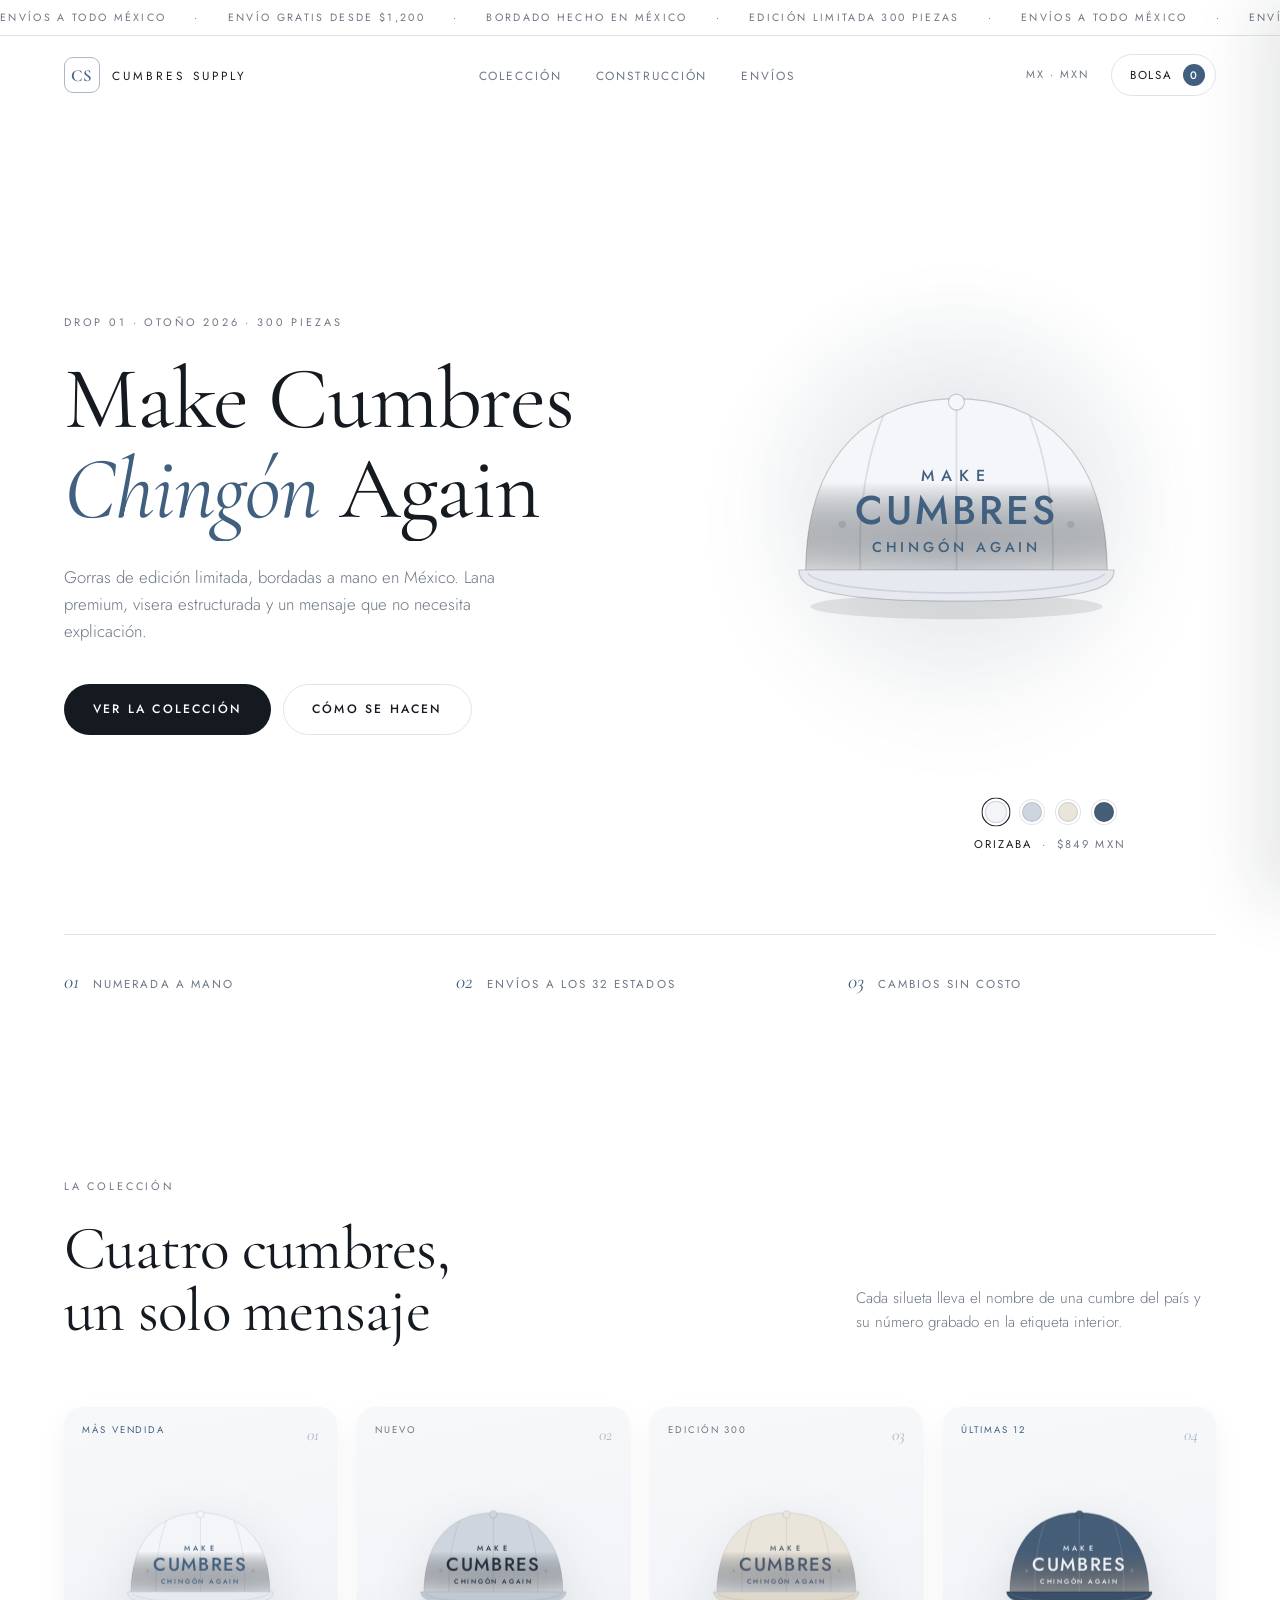
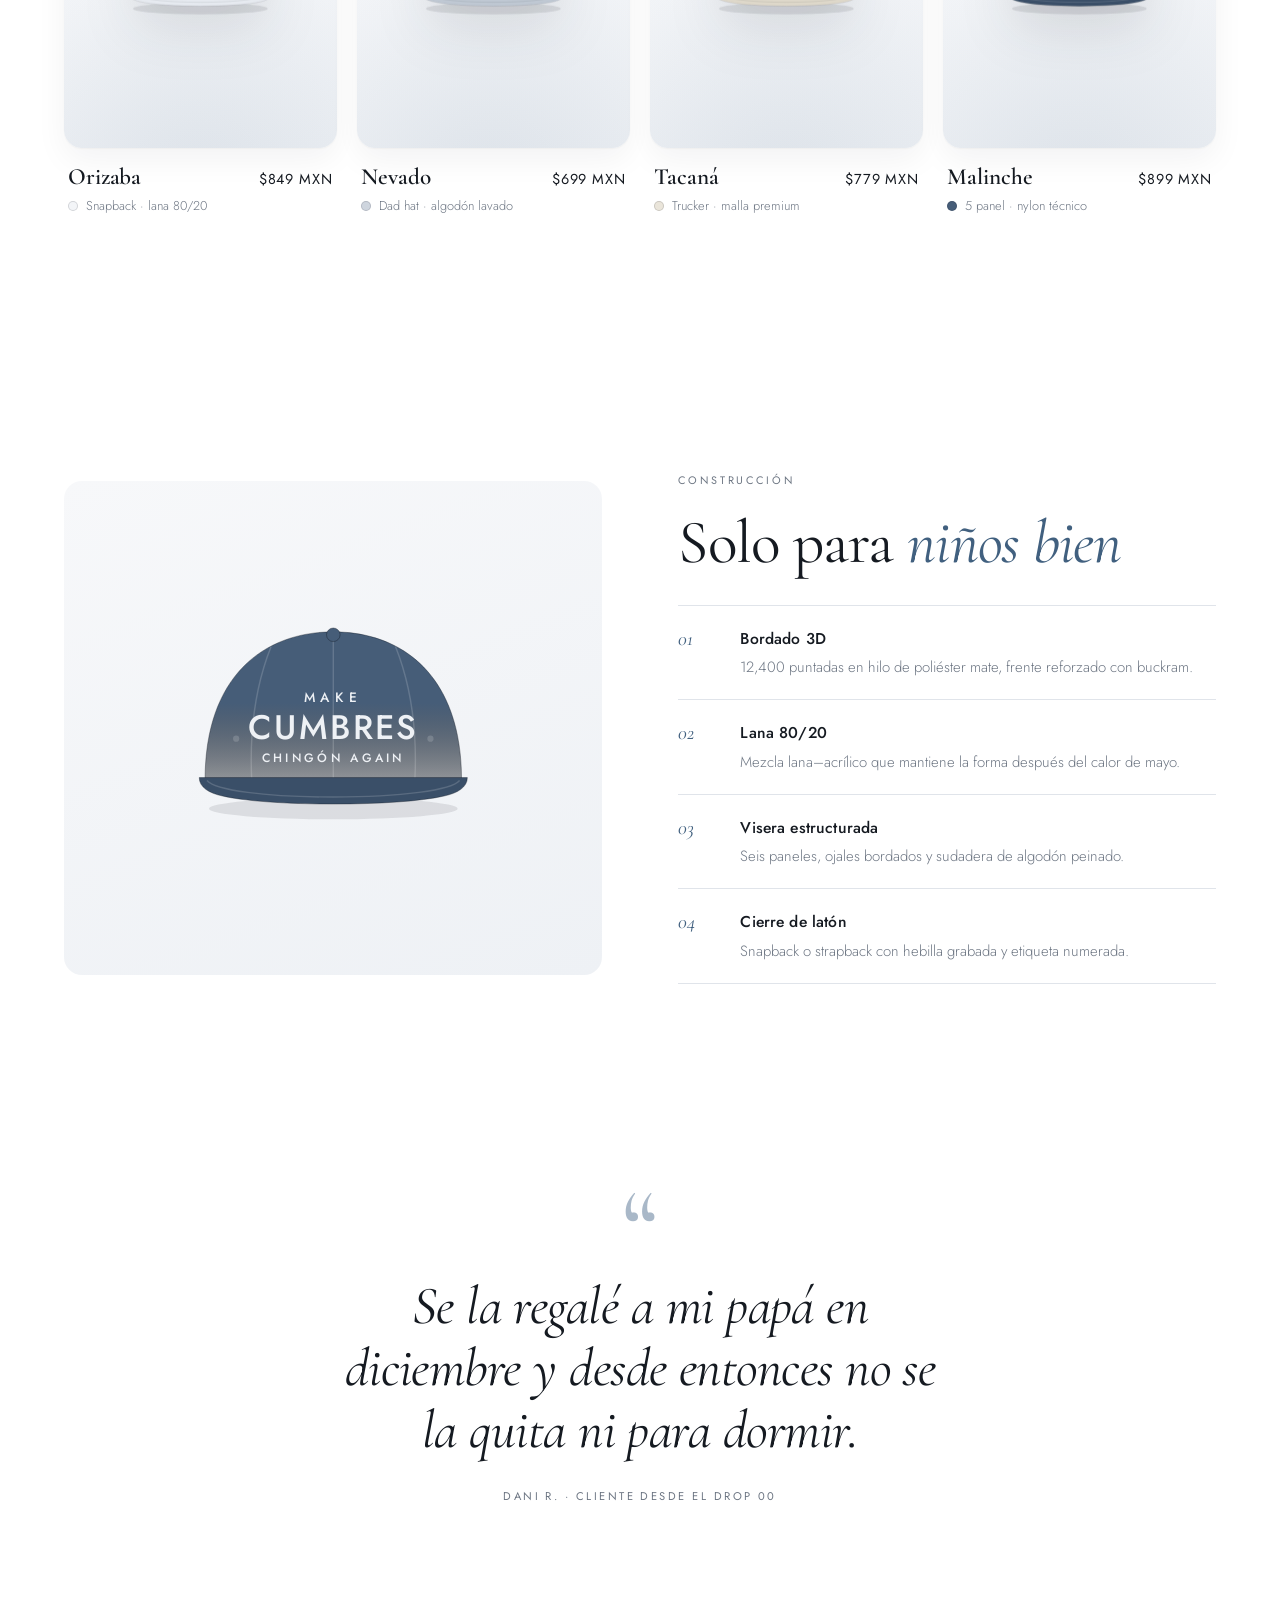
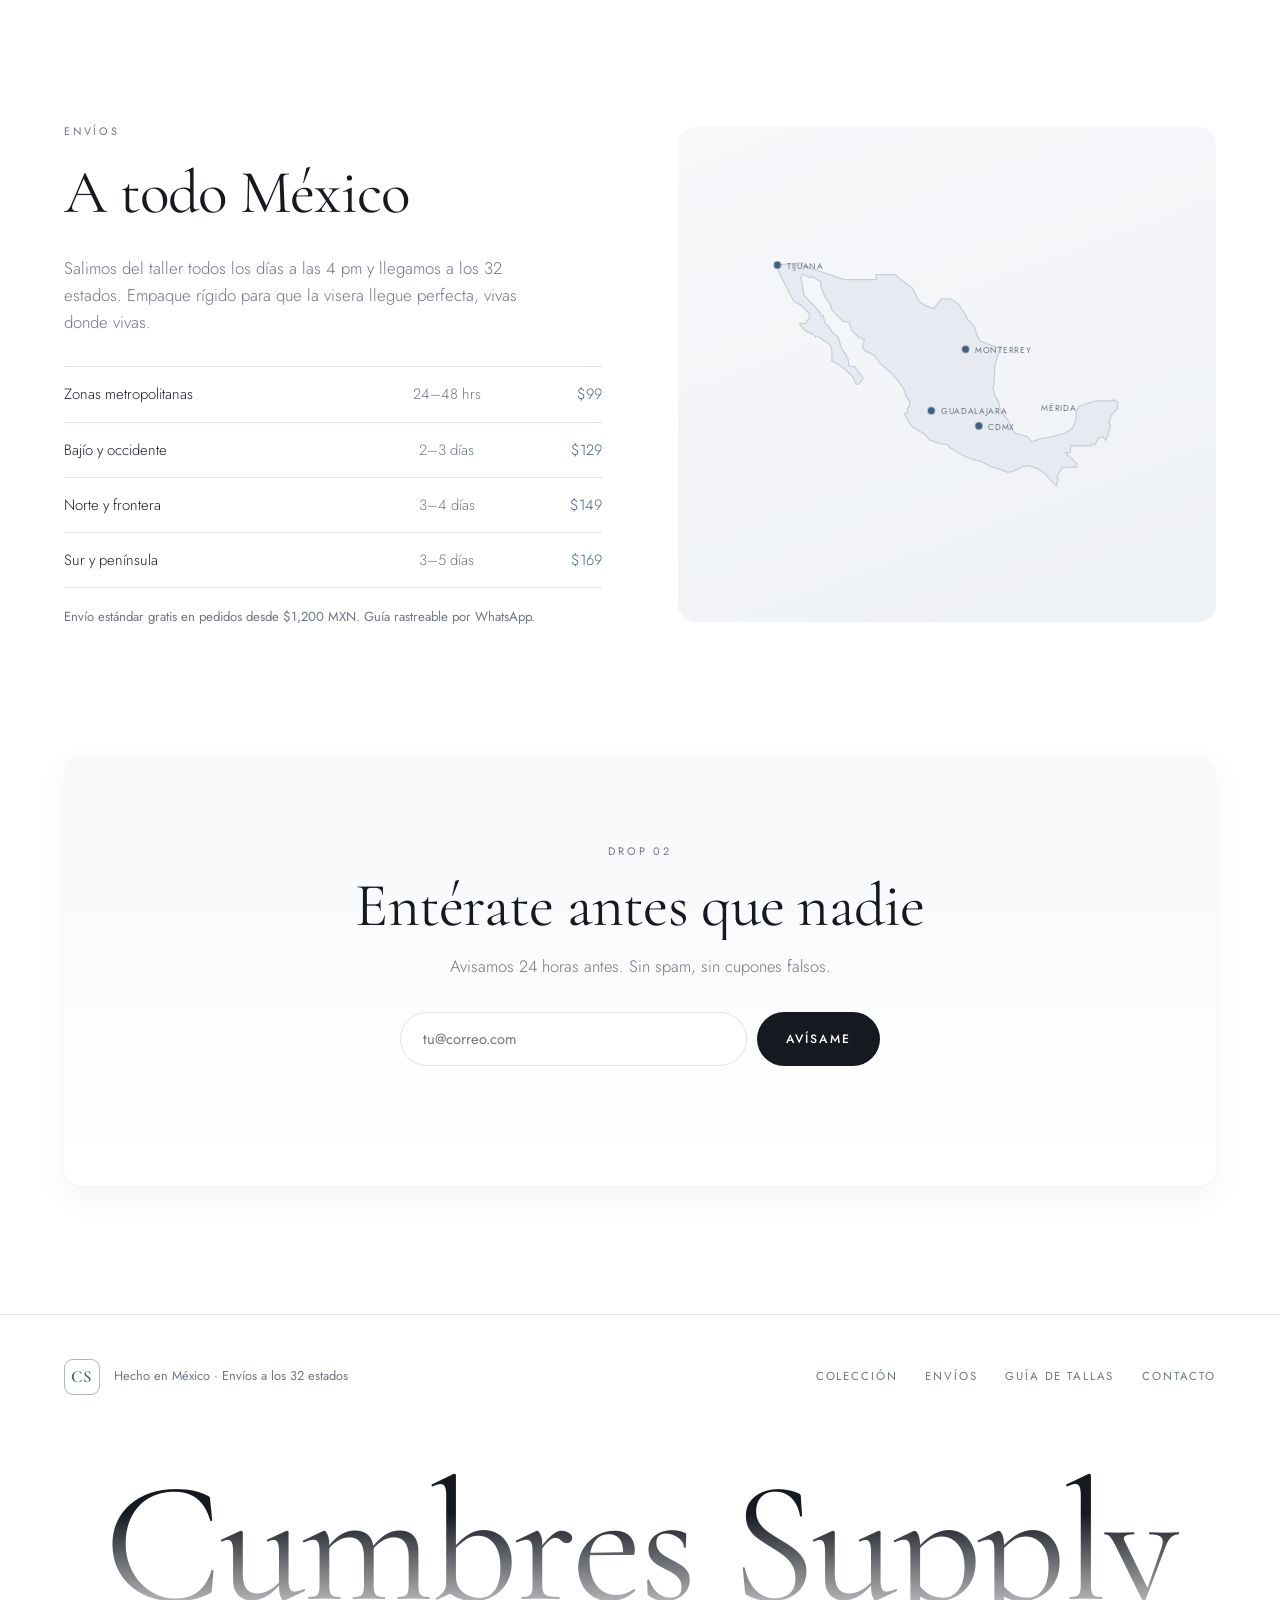
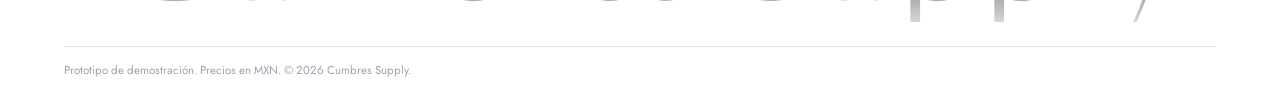
==== commit 0bf8b7e6: "Configurador de colorway en el hero, vista rápida 3D y carga diferida - Swatches bajo la gorra del h" ====
--- a/index.html
+++ b/index.html
@@ -66,7 +66,11 @@
            style="--crown:#f4f6f9;--brim:#e6eaf0;--thread:#41607f;--stroke:rgba(21,26,33,.20);--seam:rgba(21,26,33,.11);--shade:rgba(21,26,33,.13)">
         <div class="cap cap--fallback"></div>
       </div>
-      <p class="stage__hint" aria-hidden="true">Arrastra para girar</p>
+      <div class="hero__pick">
+        <p class="stage__hint" aria-hidden="true">Arrastra para girar</p>
+        <div class="swatches" id="heroSwatches" role="radiogroup" aria-label="Colorway"></div>
+        <p class="hero__pickLabel"><span id="heroPickName">Orizaba</span><span class="hero__pickDot">·</span><span id="heroPickPrice">$849 MXN</span></p>
+      </div>
     </div>
 
     <ul class="hero__meta">
@@ -188,10 +192,32 @@
   </aside>
 </div>
 
+<div class="qv" id="qv" aria-hidden="true">
+  <div class="qv__scrim" data-qv-close></div>
+  <div class="qv__panel" role="dialog" aria-modal="true" aria-label="Vista rápida">
+    <button class="qv__x" data-qv-close aria-label="Cerrar">&times;</button>
+    <div class="qv__art">
+      <div class="stage stage--qv" id="qvStage"><div class="cap cap--fallback"></div></div>
+      <p class="stage__hint" aria-hidden="true">Arrastra para girar</p>
+    </div>
+    <div class="qv__info">
+      <p class="eyebrow" id="qvTag"></p>
+      <h3 class="qv__name" id="qvName"></h3>
+      <p class="qv__sub" id="qvSub"></p>
+      <p class="qv__price" id="qvPrice"></p>
+      <ul class="qv__specs">
+        <li>Bordado 3D · 12,400 puntadas</li>
+        <li>Talla única ajustable · 56–60 cm</li>
+        <li>Etiqueta interior numerada</li>
+      </ul>
+      <button class="btn btn--primary btn--full" id="qvAdd"><span>Agregar a la bolsa</span></button>
+      <p class="fine">Envío gratis desde $1,200 · Cambios sin costo 30 días</p>
+    </div>
+  </div>
+</div>
+
 <div class="toast" id="toast" role="status"></div>
 
-<script src="assets/vendor/three.min.js" defer></script>
-<script src="assets/cap3d.js" charset="utf-8" defer></script>
 <script src="script.js" charset="utf-8" defer></script>
 </body>
 </html>
--- a/styles.css
+++ b/styles.css
@@ -179,7 +179,7 @@
   font-size:.62rem;letter-spacing:.24em;text-transform:uppercase;color:var(--muted);
   white-space:nowrap;opacity:0;transition:opacity .6s var(--ease) .8s;
 }
-.stage.is-3d + .stage__hint,.stage.is-3d + .stage__label{opacity:1}
+.stage.is-3d + .stage__hint,.stage.is-3d + .stage__label,.stage.is-3d ~ .hero__pick .stage__hint{opacity:1}
 .stage__hint::before{
   content:"";display:inline-block;width:22px;height:1px;background:var(--accent-dim);
   vertical-align:middle;margin-right:12px;
@@ -196,6 +196,57 @@
 .hero__meta li{display:flex;align-items:baseline;gap:14px}
 .hero__meta strong{font-family:var(--serif);font-weight:400;font-style:italic;font-size:1.3rem;color:var(--accent)}
 .hero__meta span{font-size:.72rem;letter-spacing:.18em;text-transform:uppercase;color:var(--muted)}
+
+/* ---------- selector de colorway ---------- */
+.hero__pick{
+  position:absolute;left:50%;bottom:-8px;transform:translateX(-50%);
+  display:flex;flex-direction:column;align-items:center;gap:10px;
+  animation:rise 1s var(--ease-out) both 1.1s;
+}
+.swatches{display:flex;gap:10px}
+.swatch-btn{
+  width:26px;height:26px;border-radius:50%;border:none;padding:3px;cursor:pointer;
+  background:transparent;box-shadow:0 0 0 1px var(--line) inset;
+  transition:transform .35s var(--ease-out),box-shadow .35s var(--ease);
+}
+.swatch-btn span{display:block;width:100%;height:100%;border-radius:50%;background:var(--c);border:1px solid rgba(21,26,33,.12)}
+.swatch-btn:hover{transform:scale(1.12)}
+.swatch-btn.is-active{box-shadow:0 0 0 1px var(--text) inset;transform:scale(1.12)}
+.hero__pickLabel{font-size:.7rem;letter-spacing:.18em;text-transform:uppercase;color:var(--muted);display:flex;gap:10px}
+.hero__pickLabel #heroPickName{color:var(--text)}
+.hero__pick .stage__hint{position:static;transform:none;margin-bottom:4px}
+.hero__art.is-3d .stage__hint{opacity:1}
+
+/* ---------- vista rápida ---------- */
+.qv{position:fixed;inset:0;z-index:65;pointer-events:none}
+.qv.is-open{pointer-events:auto}
+.qv__scrim{position:absolute;inset:0;background:rgba(21,26,33,.36);backdrop-filter:blur(6px);opacity:0;transition:opacity .4s var(--ease)}
+.qv.is-open .qv__scrim{opacity:1}
+.qv__panel{
+  position:absolute;left:50%;top:50%;width:min(1040px,calc(100% - 32px));max-height:calc(100% - 32px);
+  transform:translate(-50%,-50%) translateY(24px) scale(.98);opacity:0;
+  background:var(--bg);border-radius:calc(var(--radius) + 6px);box-shadow:var(--shadow-lg);
+  display:grid;grid-template-columns:1.15fr 1fr;overflow:hidden;
+  transition:transform .6s var(--ease-out),opacity .4s var(--ease);
+}
+.qv.is-open .qv__panel{transform:translate(-50%,-50%);opacity:1}
+.qv__x{
+  position:absolute;top:14px;right:16px;z-index:2;width:40px;height:40px;border-radius:50%;
+  background:var(--bg);border:1px solid var(--line);color:var(--muted);font-size:1.6rem;line-height:1;cursor:pointer;
+  transition:transform .3s var(--ease-out),color .2s;
+}
+.qv__x:hover{color:var(--text);transform:rotate(90deg)}
+.qv__art{position:relative;background:linear-gradient(160deg,var(--bg-2),var(--surface));display:grid;place-items:center;min-height:420px}
+.stage--qv{height:min(70vh,560px);min-height:380px}
+.qv__art .stage__hint{bottom:18px}
+.qv__info{padding:clamp(28px,4vw,56px);display:flex;flex-direction:column;gap:14px;justify-content:center}
+.qv__info .eyebrow{margin-bottom:0;color:var(--accent)}
+.qv__name{font-size:clamp(2.2rem,4vw,3.2rem);font-weight:400;line-height:1}
+.qv__sub{color:var(--muted);font-weight:300}
+.qv__price{font-size:1.05rem;letter-spacing:.06em;margin-top:4px}
+.qv__specs{list-style:none;margin:14px 0 22px;padding:0;display:grid;gap:10px;color:var(--muted);font-size:.9rem;font-weight:300}
+.qv__specs li{padding-left:18px;position:relative}
+.qv__specs li::before{content:"";position:absolute;left:0;top:.62em;width:8px;height:1px;background:var(--accent-dim)}
 
 /* ---------- secciones ---------- */
 .section{padding:clamp(72px,10vw,150px) var(--pad)}
@@ -213,6 +264,7 @@
   transition-delay:calc(var(--i) * 90ms);
 }
 .card__art{
+  cursor:pointer;
   position:relative;aspect-ratio:4/5;display:grid;place-items:center;
   padding:8%;border-radius:var(--radius);overflow:hidden;
   background:
@@ -414,9 +466,14 @@
 }
 @media (max-width:900px){
   .nav__links,.nav__locale{display:none}
+  .qv__panel{grid-template-columns:1fr;overflow-y:auto}
+  .qv__art{min-height:0}
+  .stage--qv{height:min(48vh,380px);min-height:280px}
+  .qv__info{padding:24px 24px 32px}
   .hero{grid-template-columns:1fr;min-height:0}
   .hero__art{order:-1;min-height:0}
   .stage--hero{height:min(56vh,440px);min-height:320px}
+  .hero__art{padding-bottom:64px}
   .hero__meta{grid-template-columns:1fr;gap:12px}
   .section--split{grid-template-columns:1fr}
   .section--split.reverse .split__art{order:0}
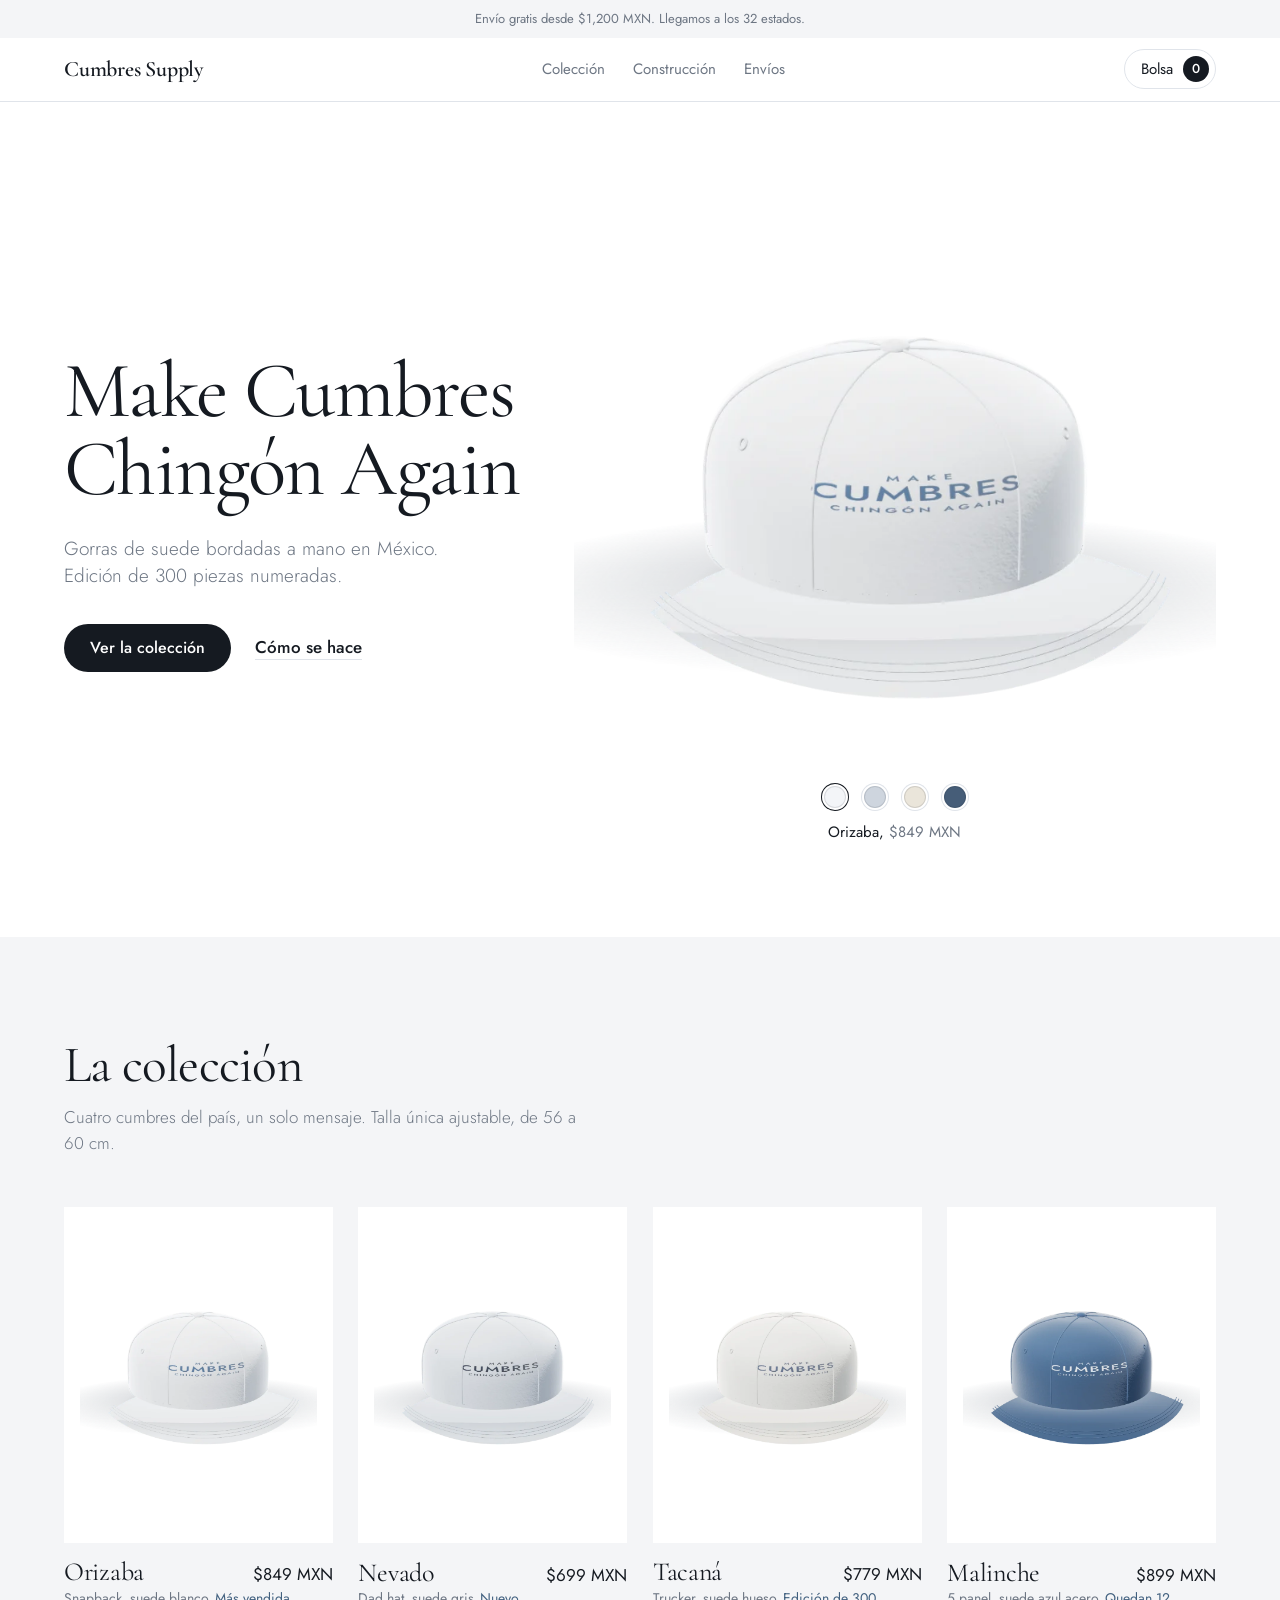
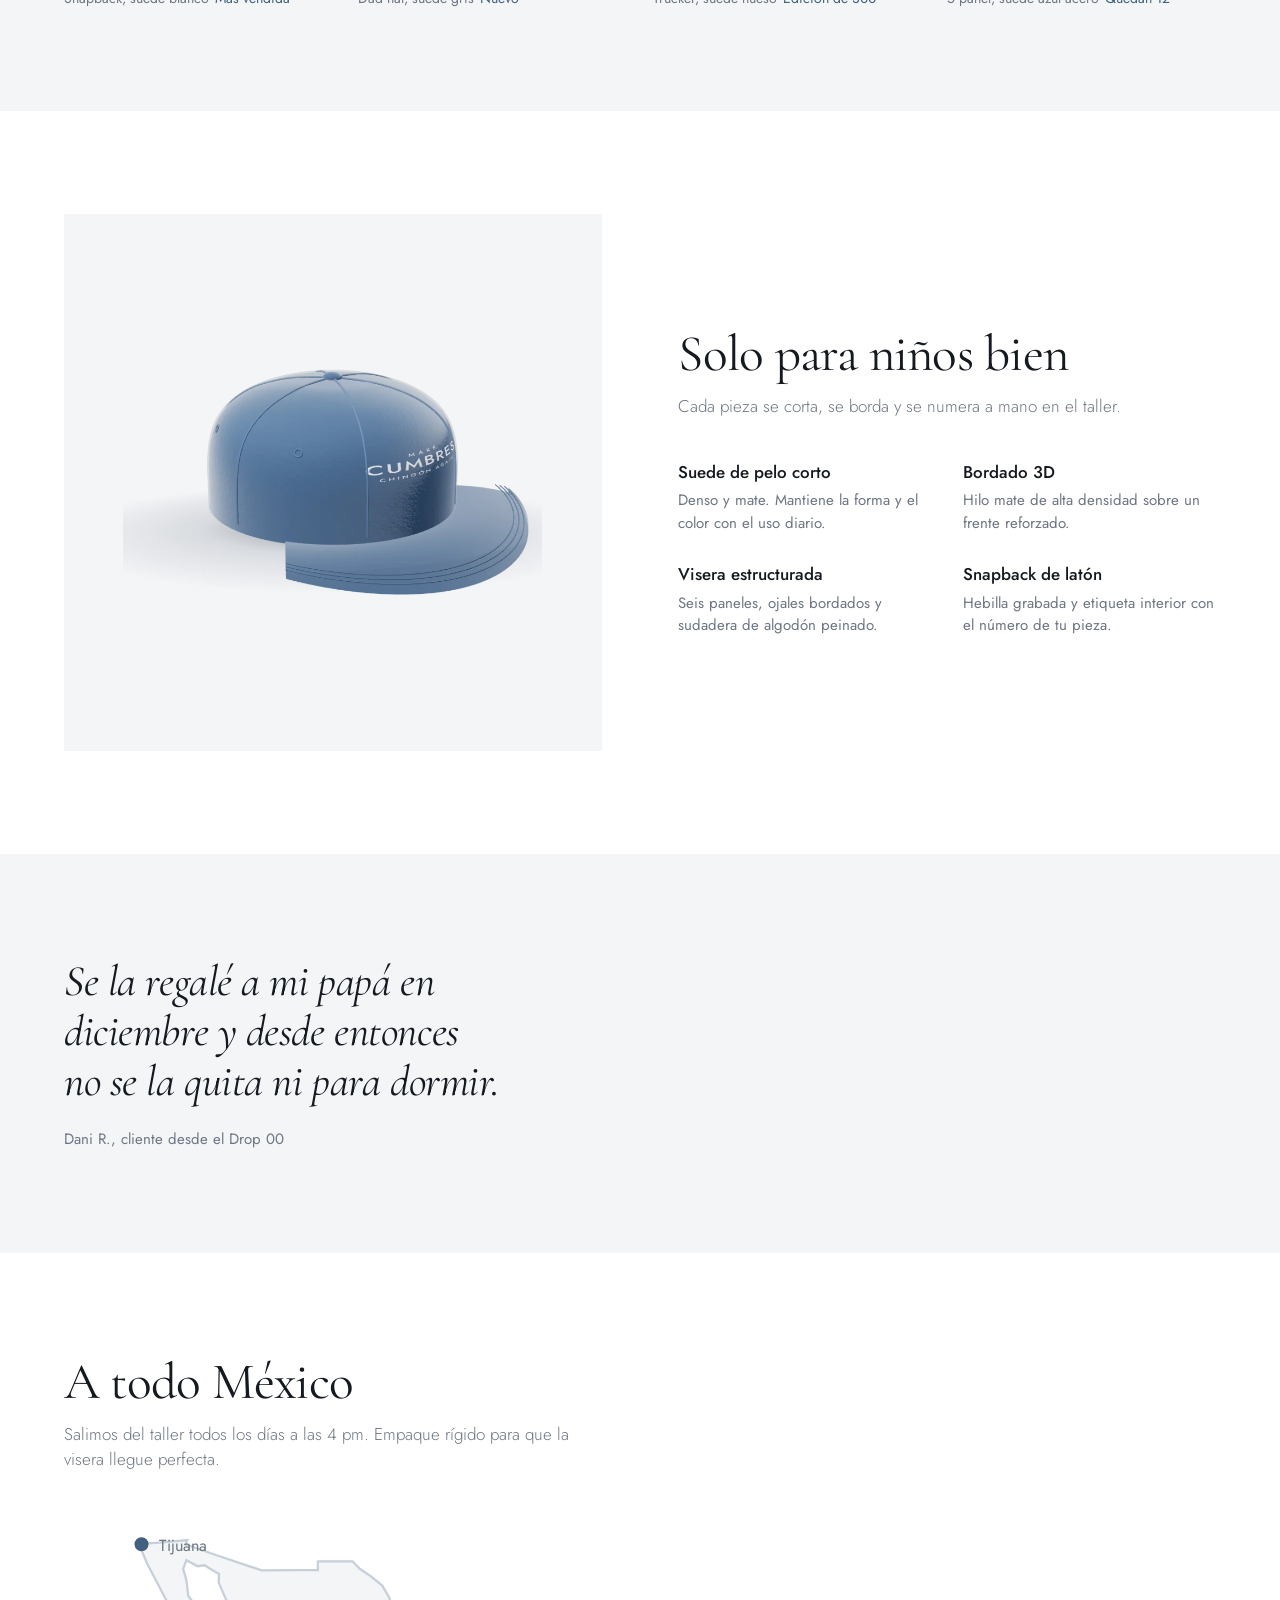
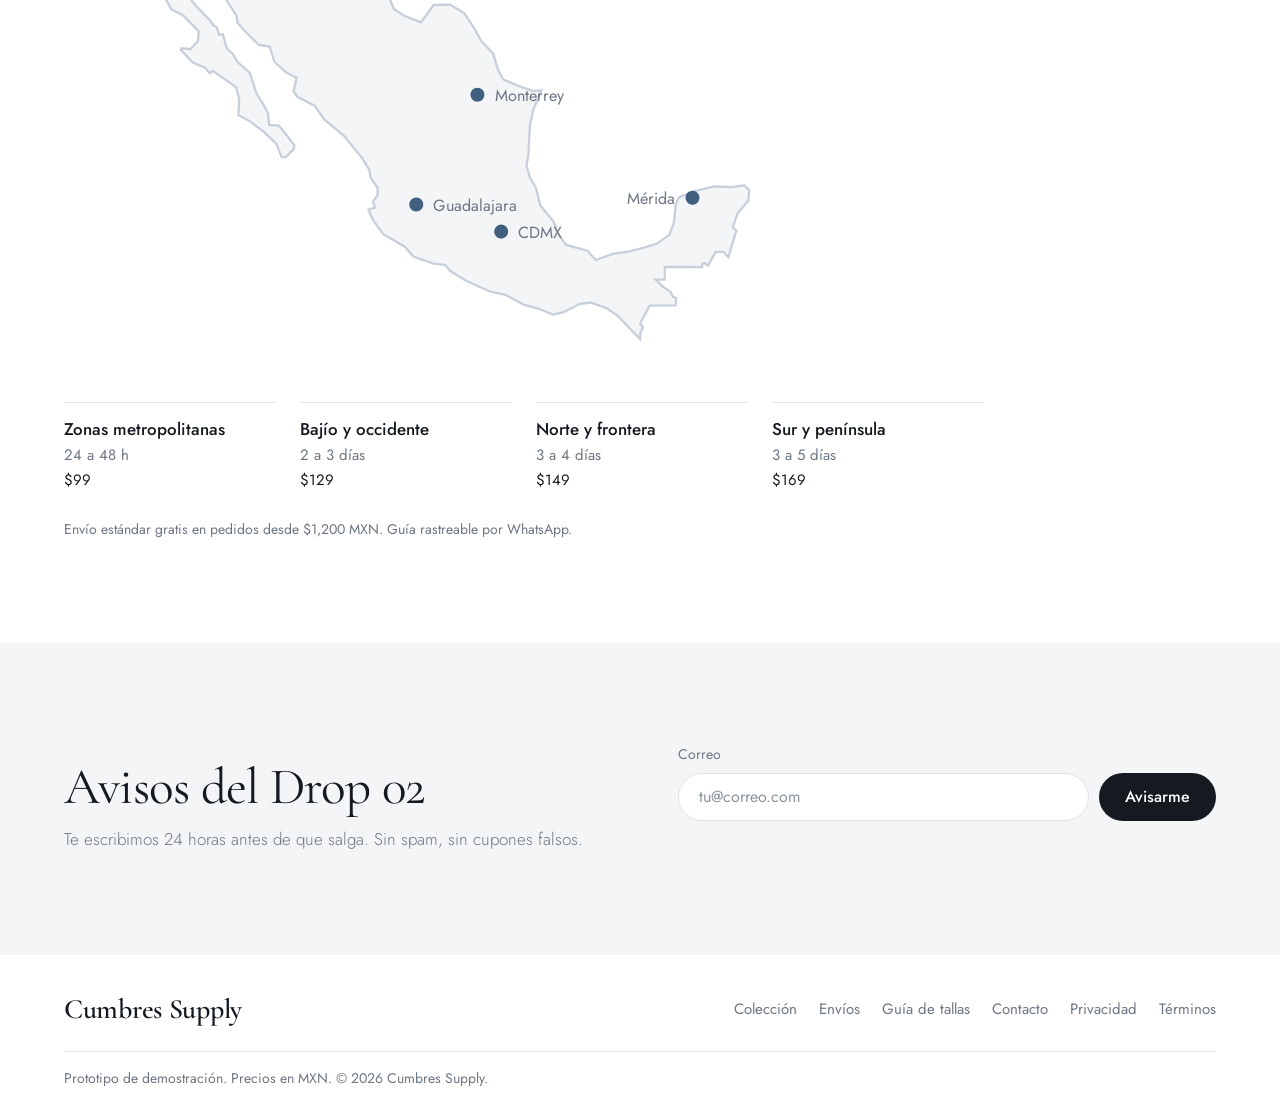
==== commit 828a0174: "Rediseño con frontend-design, taste-skill, awesome-design-md y Emil Kowalski - Renders WebP del mode" ====
--- a/index.html
+++ b/index.html
@@ -4,219 +4,184 @@
 <meta charset="UTF-8" />
 <meta name="viewport" content="width=device-width, initial-scale=1" />
 <meta name="theme-color" content="#ffffff" />
-<title>CUMBRES SUPPLY — Gorras premium con envíos a todo México</title>
-<meta name="description" content="Gorras premium bordadas en México. Make Cumbres Chingón Again. Envíos a los 32 estados." />
+<title>Cumbres Supply. Gorras de suede bordadas en México</title>
+<meta name="description" content="Gorras de suede bordadas a mano en México. Make Cumbres Chingón Again. Edición de 300 piezas, envíos a los 32 estados." />
+<meta property="og:title" content="Cumbres Supply" />
+<meta property="og:description" content="Gorras de suede bordadas a mano en México. Edición de 300 piezas." />
+<meta property="og:image" content="assets/renders/orizaba-side.webp" />
 <link rel="stylesheet" href="assets/fonts.css" />
 <link rel="icon" href="assets/favicon.svg" type="image/svg+xml" />
 <link rel="stylesheet" href="styles.css" />
 </head>
 <body>
 
-<div class="ticker" aria-hidden="true">
-  <div class="ticker__track">
-    <span>Envíos a todo México</span><span>·</span>
-    <span>Envío gratis desde $1,200</span><span>·</span>
-    <span>Bordado hecho en México</span><span>·</span>
-    <span>Edición limitada 300 piezas</span><span>·</span>
-    <span>Envíos a todo México</span><span>·</span>
-    <span>Envío gratis desde $1,200</span><span>·</span>
-    <span>Bordado hecho en México</span><span>·</span>
-    <span>Edición limitada 300 piezas</span><span>·</span>
-  </div>
-</div>
+<a class="skip" href="#coleccion">Ir a la colección</a>
+
+<p class="promo">Envío gratis desde $1,200 MXN. Llegamos a los 32 estados.</p>
 
 <header class="nav" id="nav">
-  <a class="nav__brand" href="#top">
-    <span class="nav__mark">CS</span>
-    <span class="nav__name">Cumbres Supply</span>
-  </a>
+  <a class="brand" href="#top">Cumbres Supply</a>
   <nav class="nav__links" aria-label="Principal">
     <a href="#coleccion">Colección</a>
-    <a href="#detalles">Construcción</a>
+    <a href="#construccion">Construcción</a>
     <a href="#envios">Envíos</a>
   </nav>
-  <div class="nav__right">
-    <span class="nav__locale">MX · MXN</span>
-    <button class="nav__cart" id="cartBtn" aria-label="Abrir bolsa">
-      Bolsa <span class="nav__count" id="cartCount">0</span>
-    </button>
-  </div>
+  <button class="bag" id="cartBtn" aria-label="Abrir bolsa">
+    Bolsa <span class="bag__count" id="cartCount">0</span>
+  </button>
 </header>
 
 <main id="top">
 
   <section class="hero">
     <div class="hero__copy">
-      <p class="eyebrow">Drop 01 · Otoño 2026 · 300 piezas</p>
-      <h1 class="hero__title" data-split>Make Cumbres <em>Chingón</em> Again</h1>
-      <p class="lede">
-        Gorras de edición limitada, bordadas a mano en México.
-        Lana premium, visera estructurada y un mensaje que no necesita explicación.
-      </p>
+      <h1 class="hero__title" data-split>Make Cumbres Chingón Again</h1>
+      <p class="hero__sub">Gorras de suede bordadas a mano en México. Edición de 300 piezas numeradas.</p>
       <div class="hero__actions">
-        <a class="btn btn--primary" href="#coleccion">Ver la colección</a>
-        <a class="btn btn--ghost" href="#detalles">Cómo se hacen</a>
+        <a class="btn" href="#coleccion">Ver la colección</a>
+        <a class="link" href="#construccion">Cómo se hace</a>
       </div>
     </div>
 
-    <div class="hero__art">
-      <div class="hero__halo" aria-hidden="true"></div>
+    <figure class="hero__product">
       <div class="stage stage--hero" id="heroCap"
-           data-cap='{"crown":"#f4f6f9","brim":"#e6eaf0","thread":"#41607f","tilt":0.18}'
-           style="--crown:#f4f6f9;--brim:#e6eaf0;--thread:#41607f;--stroke:rgba(21,26,33,.20);--seam:rgba(21,26,33,.11);--shade:rgba(21,26,33,.13)">
-        <div class="cap cap--fallback"></div>
+           data-cap='{"crown":"#f3f5f8","brim":"#e6eaf0","thread":"#41607f","tilt":0.18,"scale":1.14}'>
+        <img class="stage__fallback" id="heroFallback" src="assets/renders/orizaba-front.webp" width="800" height="889"
+             alt="Gorra Orizaba en suede blanco con el bordado Make Cumbres Chingón Again" fetchpriority="high" />
       </div>
-      <div class="hero__pick">
-        <p class="stage__hint" aria-hidden="true">Arrastra para girar</p>
+      <figcaption class="hero__pick">
         <div class="swatches" id="heroSwatches" role="radiogroup" aria-label="Colorway"></div>
-        <p class="hero__pickLabel"><span id="heroPickName">Orizaba</span><span class="hero__pickDot">·</span><span id="heroPickPrice">$849 MXN</span></p>
-      </div>
-    </div>
-
-    <ul class="hero__meta">
-      <li><strong>01</strong><span>Numerada a mano</span></li>
-      <li><strong>02</strong><span>Envíos a los 32 estados</span></li>
-      <li><strong>03</strong><span>Cambios sin costo</span></li>
-    </ul>
+        <p class="hero__pickLabel"><span id="heroPickName">Orizaba</span>, <span id="heroPickPrice">$849 MXN</span></p>
+        <p class="hint" aria-hidden="true">Arrastra la gorra para girarla</p>
+      </figcaption>
+    </figure>
   </section>
 
-  <section class="section" id="coleccion">
-    <div class="section__head">
-      <div>
-        <p class="eyebrow">La colección</p>
-        <h2>Cuatro cumbres,<br />un solo mensaje</h2>
-      </div>
-      <p class="section__note">Cada silueta lleva el nombre de una cumbre del país y su número grabado en la etiqueta interior.</p>
-    </div>
-    <div class="grid" id="grid"></div>
-  </section>
-
-  <section class="section section--split" id="detalles">
-    <div class="split__art">
-      <div class="stage stage--detail" id="detailCap"
-           data-cap='{"crown":"#465d78","brim":"#3a4f68","thread":"#eef1f5","spin":true,"tilt":0.22}'
-           style="--crown:#465d78;--brim:#3a4f68;--thread:#eef1f5;--stroke:rgba(10,16,24,.35);--seam:rgba(255,255,255,.16);--shade:rgba(9,14,21,.42)">
-        <div class="cap cap--fallback"></div>
-      </div>
-      <p class="stage__label" aria-hidden="true">Malinche · 5 panel · vista 360°</p>
-    </div>
-    <div class="split__copy">
-      <p class="eyebrow">Construcción</p>
-      <h2>Solo para <em>niños bien</em></h2>
-      <ol class="specs">
-        <li><span class="specs__n">01</span><div><strong>Bordado 3D</strong><p>12,400 puntadas en hilo de poliéster mate, frente reforzado con buckram.</p></div></li>
-        <li><span class="specs__n">02</span><div><strong>Lana 80/20</strong><p>Mezcla lana–acrílico que mantiene la forma después del calor de mayo.</p></div></li>
-        <li><span class="specs__n">03</span><div><strong>Visera estructurada</strong><p>Seis paneles, ojales bordados y sudadera de algodón peinado.</p></div></li>
-        <li><span class="specs__n">04</span><div><strong>Cierre de latón</strong><p>Snapback o strapback con hebilla grabada y etiqueta numerada.</p></div></li>
-      </ol>
+  <section class="tile tile--soft" id="coleccion">
+    <div class="wrap">
+      <h2>La colección</h2>
+      <p class="sub">Cuatro cumbres del país, un solo mensaje. Talla única ajustable, de 56 a 60 cm.</p>
+      <div class="grid" id="grid"></div>
     </div>
   </section>
 
-  <section class="section quote">
-    <span class="quote__mark" aria-hidden="true">“</span>
-    <blockquote>
-      Se la regalé a mi papá en diciembre y desde entonces
-      no se la quita ni para dormir.
-    </blockquote>
-    <cite>Dani R. · cliente desde el Drop 00</cite>
-  </section>
-
-  <section class="section section--split reverse" id="envios">
-    <div class="split__copy">
-      <p class="eyebrow">Envíos</p>
-      <h2>A todo México</h2>
-      <p class="lede">
-        Salimos del taller todos los días a las 4 pm y llegamos a los 32 estados.
-        Empaque rígido para que la visera llegue perfecta, vivas donde vivas.
-      </p>
-      <table class="ship">
-        <tbody>
-          <tr><td>Zonas metropolitanas</td><td>24–48 hrs</td><td>$99</td></tr>
-          <tr><td>Bajío y occidente</td><td>2–3 días</td><td>$129</td></tr>
-          <tr><td>Norte y frontera</td><td>3–4 días</td><td>$149</td></tr>
-          <tr><td>Sur y península</td><td>3–5 días</td><td>$169</td></tr>
-        </tbody>
-      </table>
-      <p class="fine">Envío estándar gratis en pedidos desde $1,200 MXN. Guía rastreable por WhatsApp.</p>
-    </div>
-    <div class="split__art split__art--map">
-      <div class="map" id="map"></div>
+  <section class="tile" id="construccion">
+    <div class="wrap split">
+      <div class="stage stage--detail" id="detailCap"
+           data-cap='{"crown":"#465d78","brim":"#3a4f68","thread":"#eef1f5","spin":true,"tilt":0.22}'>
+        <img class="stage__fallback" src="assets/renders/malinche-side.webp" width="800" height="889" loading="lazy"
+             alt="Gorra Malinche en suede azul acero, vista de tres cuartos" />
+      </div>
+      <div class="split__copy">
+        <h2>Solo para niños bien</h2>
+        <p class="sub">Cada pieza se corta, se borda y se numera a mano en el taller.</p>
+        <dl class="specs">
+          <div><dt>Suede de pelo corto</dt><dd>Denso y mate. Mantiene la forma y el color con el uso diario.</dd></div>
+          <div><dt>Bordado 3D</dt><dd>Hilo mate de alta densidad sobre un frente reforzado.</dd></div>
+          <div><dt>Visera estructurada</dt><dd>Seis paneles, ojales bordados y sudadera de algodón peinado.</dd></div>
+          <div><dt>Snapback de latón</dt><dd>Hebilla grabada y etiqueta interior con el número de tu pieza.</dd></div>
+        </dl>
+      </div>
     </div>
   </section>
 
-  <section class="section news">
-    <div class="news__box">
-      <p class="eyebrow">Drop 02</p>
-      <h2>Entérate antes que nadie</h2>
-      <p>Avisamos 24 horas antes. Sin spam, sin cupones falsos.</p>
-      <form class="news__form" id="newsForm">
-        <input type="email" required placeholder="tu@correo.com" aria-label="Correo electrónico" />
-        <button class="btn btn--primary" type="submit">Avísame</button>
+  <section class="tile tile--soft quote">
+    <div class="wrap">
+      <blockquote>Se la regalé a mi papá en diciembre y desde entonces no se la quita ni para dormir.</blockquote>
+      <p class="cite">Dani R., cliente desde el Drop 00</p>
+    </div>
+  </section>
+
+  <section class="tile" id="envios">
+    <div class="wrap">
+      <h2>A todo México</h2>
+      <p class="sub">Salimos del taller todos los días a las 4 pm. Empaque rígido para que la visera llegue perfecta.</p>
+      <div class="map" id="map"></div>
+      <ul class="zones">
+        <li><strong>Zonas metropolitanas</strong><span>24 a 48 h</span><em>$99</em></li>
+        <li><strong>Bajío y occidente</strong><span>2 a 3 días</span><em>$129</em></li>
+        <li><strong>Norte y frontera</strong><span>3 a 4 días</span><em>$149</em></li>
+        <li><strong>Sur y península</strong><span>3 a 5 días</span><em>$169</em></li>
+      </ul>
+      <p class="fine">Envío estándar gratis en pedidos desde $1,200 MXN. Guía rastreable por WhatsApp.</p>
+    </div>
+  </section>
+
+  <section class="tile tile--soft news">
+    <div class="wrap news__grid">
+      <div>
+        <h2>Avisos del Drop 02</h2>
+        <p class="sub">Te escribimos 24 horas antes de que salga. Sin spam, sin cupones falsos.</p>
+      </div>
+      <form class="news__form" id="newsForm" novalidate>
+        <label class="label" for="email">Correo</label>
+        <div class="news__row">
+          <input id="email" name="email" type="email" required autocomplete="email" placeholder="tu@correo.com" />
+          <button class="btn" type="submit">Avisarme</button>
+        </div>
+        <p class="fine news__msg" id="newsMsg" role="status"></p>
       </form>
-      <p class="fine" id="newsMsg" role="status"></p>
     </div>
   </section>
 
 </main>
 
 <footer class="foot">
-  <div class="foot__top">
-    <div class="foot__brand">
-      <span class="nav__mark">CS</span>
-      <p>Hecho en México · Envíos a los 32 estados</p>
-    </div>
-    <div class="foot__links">
+  <div class="wrap foot__row">
+    <p class="brand brand--foot">Cumbres Supply</p>
+    <nav class="foot__links" aria-label="Pie de página">
       <a href="#coleccion">Colección</a>
       <a href="#envios">Envíos</a>
-      <a href="#detalles">Guía de tallas</a>
+      <a href="#construccion">Guía de tallas</a>
       <a href="#top">Contacto</a>
-    </div>
+      <a href="#top">Privacidad</a>
+      <a href="#top">Términos</a>
+    </nav>
   </div>
-  <p class="foot__word" aria-hidden="true">Cumbres Supply</p>
-  <p class="foot__fine">Prototipo de demostración. Precios en MXN. © 2026 Cumbres Supply.</p>
+  <div class="wrap"><p class="fine foot__fine">Prototipo de demostración. Precios en MXN. © 2026 Cumbres Supply.</p></div>
 </footer>
 
 <div class="drawer" id="drawer" aria-hidden="true">
-  <div class="drawer__scrim" data-close></div>
+  <div class="scrim" data-close></div>
   <aside class="drawer__panel" role="dialog" aria-label="Bolsa de compra" aria-modal="true">
     <header class="drawer__head">
       <h3>Tu bolsa</h3>
-      <button class="drawer__x" data-close aria-label="Cerrar">&times;</button>
+      <button class="x" data-close aria-label="Cerrar">&times;</button>
     </header>
     <div class="drawer__body" id="cartItems"></div>
     <footer class="drawer__foot">
       <div class="drawer__row"><span>Subtotal</span><strong id="cartTotal">$0 MXN</strong></div>
-      <p class="fine" id="shipNote">Envío estándar $129 — faltan $1,200 para envío gratis.</p>
-      <button class="btn btn--primary btn--full">Pagar pedido</button>
+      <p class="fine" id="shipNote">Envío estándar $129 MXN. Te faltan $1,200 MXN para envío gratis.</p>
+      <button class="btn btn--full">Pagar pedido</button>
     </footer>
   </aside>
 </div>
 
 <div class="qv" id="qv" aria-hidden="true">
-  <div class="qv__scrim" data-qv-close></div>
+  <div class="scrim" data-qv-close></div>
   <div class="qv__panel" role="dialog" aria-modal="true" aria-label="Vista rápida">
-    <button class="qv__x" data-qv-close aria-label="Cerrar">&times;</button>
+    <button class="x qv__x" data-qv-close aria-label="Cerrar">&times;</button>
     <div class="qv__art">
-      <div class="stage stage--qv" id="qvStage"><div class="cap cap--fallback"></div></div>
-      <p class="stage__hint" aria-hidden="true">Arrastra para girar</p>
+      <div class="stage stage--qv" id="qvStage"><img class="stage__fallback" id="qvFallback" alt="" /></div>
+      <p class="hint" aria-hidden="true">Arrastra la gorra para girarla</p>
     </div>
     <div class="qv__info">
-      <p class="eyebrow" id="qvTag"></p>
+      <p class="qv__tag" id="qvTag"></p>
       <h3 class="qv__name" id="qvName"></h3>
       <p class="qv__sub" id="qvSub"></p>
       <p class="qv__price" id="qvPrice"></p>
       <ul class="qv__specs">
-        <li>Bordado 3D · 12,400 puntadas</li>
-        <li>Talla única ajustable · 56–60 cm</li>
+        <li>Suede de pelo corto con bordado 3D</li>
+        <li>Talla única ajustable, de 56 a 60 cm</li>
         <li>Etiqueta interior numerada</li>
       </ul>
-      <button class="btn btn--primary btn--full" id="qvAdd"><span>Agregar a la bolsa</span></button>
-      <p class="fine">Envío gratis desde $1,200 · Cambios sin costo 30 días</p>
+      <button class="btn btn--full" id="qvAdd">Agregar a la bolsa</button>
+      <p class="fine">Envío gratis desde $1,200 MXN. Cambios sin costo durante 30 días.</p>
     </div>
   </div>
 </div>
 
-<div class="toast" id="toast" role="status"></div>
+<div class="toast" id="toast" role="status" aria-live="polite"></div>
 
 <script src="script.js" charset="utf-8" defer></script>
 </body>
--- a/styles.css
+++ b/styles.css
@@ -1,497 +1,300 @@
 /* ============================================================
-   Cumbres Supply — prototipo
-   Paleta clara, tipografía editorial, un solo acento.
+   Cumbres Supply
+   Paleta clara fija (blanco, hueso, tinta, azul acero).
+   Reglas de forma: superficies cuadradas, sólo lo interactivo es píldora.
+   Una sola sombra en toda la página: la del producto.
    ============================================================ */
 
 :root{
-  --bg:        #ffffff;
-  --bg-2:      #f7f8fa;
-  --surface:   #eef1f5;
-  --line:      #e0e4ea;
-  --text:      #151a21;
-  --muted:     #6d7683;
-  --accent:    #41607f;
-  --accent-dim:#a9b8c8;
-  --shadow:    0 1px 2px rgba(21,26,33,.04), 0 12px 32px rgba(21,26,33,.05);
-  --shadow-lg: 0 2px 4px rgba(21,26,33,.05), 0 28px 60px rgba(21,26,33,.11);
-  --serif:     'Cormorant Garamond',Georgia,'Times New Roman',serif;
-  --sans:      'Jost',system-ui,-apple-system,'Segoe UI',sans-serif;
-  --radius:    18px;
-  --pad:       clamp(20px, 5vw, 80px);
-  --ease:      cubic-bezier(.22,.61,.36,1);
-  --ease-out:  cubic-bezier(.16,1,.3,1);
+  --bg:      #ffffff;
+  --soft:    #f4f5f7;
+  --ink:     #151a21;
+  --muted:   #6d7683;
+  --accent:  #41607f;
+  --line:    #e0e4ea;
+  --serif:   'Cormorant Garamond',Georgia,'Times New Roman',serif;
+  --sans:    'Jost',system-ui,-apple-system,'Segoe UI',sans-serif;
+  --pad:     clamp(20px, 5vw, 72px);
+  --max:     1400px;
+  /* movimiento: curvas fuertes, duraciones cortas en UI */
+  --ease-out:    cubic-bezier(.23, 1, .32, 1);
+  --ease-in-out: cubic-bezier(.77, 0, .175, 1);
+  --ease-drawer: cubic-bezier(.32, .72, 0, 1);
 }
 
 *{box-sizing:border-box}
 html{scroll-behavior:smooth}
 body{
-  margin:0;
-  background:var(--bg);
-  color:var(--text);
-  font-family:var(--sans);
-  font-size:16.5px;
-  font-weight:400;
-  line-height:1.62;
-  -webkit-font-smoothing:antialiased;
-  overflow-x:hidden;
-}
-body.is-ready{animation:page-in .9s var(--ease) both}
-@keyframes page-in{from{opacity:0}to{opacity:1}}
-
+  margin:0;background:var(--bg);color:var(--ink);
+  font-family:var(--sans);font-size:17px;line-height:1.5;font-weight:400;
+  -webkit-font-smoothing:antialiased;overflow-x:hidden;
+}
 img,svg,canvas{display:block;max-width:100%}
 a{color:inherit;text-decoration:none}
-button{font-family:inherit}
-p{margin:0}
+button{font:inherit;color:inherit}
+p,h1,h2,h3,dl,dd,figure,blockquote{margin:0}
+ul{list-style:none;margin:0;padding:0}
 ::selection{background:var(--accent);color:#fff}
-
-h1,h2{
-  font-family:var(--serif);
-  font-weight:400;
-  letter-spacing:-.012em;
-  line-height:1.02;
-  margin:0;
-}
-h3{font-family:var(--serif);font-weight:600;letter-spacing:-.005em;line-height:1.2;margin:0;font-size:1.35rem}
-h1{font-size:clamp(3.3rem,6.9vw,6.2rem)}
-h2{font-size:clamp(2.3rem,4.8vw,3.9rem)}
-h1 em,h2 em{font-style:italic;color:var(--accent)}
-
-.eyebrow{
-  font-size:.68rem;letter-spacing:.26em;text-transform:uppercase;
-  color:var(--muted);margin-bottom:22px;font-weight:400;
-}
-.lede{color:var(--muted);max-width:46ch;font-size:1.05rem;font-weight:300}
-.fine{color:var(--muted);font-size:.82rem}
-
-/* ---------- botones ---------- */
+:focus-visible{outline:2px solid var(--accent);outline-offset:3px;border-radius:2px}
+
+.wrap{max-width:var(--max);margin:0 auto;padding-inline:var(--pad)}
+.skip{position:absolute;left:16px;top:-48px;background:var(--ink);color:#fff;padding:10px 16px;border-radius:999px;z-index:100}
+.skip:focus{top:12px}
+
+/* ---------- tipografía ---------- */
+h1,h2{font-family:var(--serif);font-weight:400;letter-spacing:-.02em;text-wrap:balance}
+h1{font-size:clamp(46px,6.2vw,86px);line-height:.98}
+h2{font-size:clamp(34px,4vw,54px);line-height:1.02;letter-spacing:-.015em}
+h3{font-family:var(--serif);font-weight:600;font-size:26px;line-height:1.15;letter-spacing:-.01em}
+.sub{color:var(--muted);max-width:52ch;margin-top:14px;font-weight:300;text-wrap:pretty}
+.fine{color:var(--muted);font-size:14px;line-height:1.45}
+.label{display:block;font-size:14px;color:var(--muted);margin-bottom:8px}
+
+/* ---------- controles ---------- */
 .btn{
-  position:relative;overflow:hidden;
   display:inline-flex;align-items:center;justify-content:center;
-  gap:8px;padding:15px 28px;border-radius:999px;border:1px solid transparent;
-  font-size:.76rem;letter-spacing:.18em;text-transform:uppercase;
-  font-weight:500;cursor:pointer;transition:all .3s var(--ease);
-}
-.btn--primary{background:var(--text);color:#fff}
-.btn--primary::after{
-  content:"";position:absolute;inset:0;background:var(--accent);
-  transform:translateY(101%);transition:transform .45s var(--ease-out);
-}
-.btn--primary:hover::after{transform:none}
-.btn--primary>*{position:relative}
-.btn--primary{isolation:isolate}
-.btn--primary::after{z-index:-1}
-.btn--ghost{border-color:var(--line);color:var(--text)}
-.btn--ghost:hover{border-color:var(--text)}
+  min-height:48px;padding:0 26px;border-radius:999px;border:none;
+  background:var(--ink);color:#fff;font-weight:500;font-size:16px;cursor:pointer;white-space:nowrap;
+  transition:background-color 200ms ease,transform 160ms var(--ease-out);
+}
+.btn:active{transform:scale(.97)}
 .btn--full{width:100%}
-
-/* ---------- ticker ---------- */
-.ticker{overflow:hidden;border-bottom:1px solid var(--line);background:var(--bg);padding:9px 0}
-.ticker__track{
-  display:flex;gap:28px;white-space:nowrap;width:max-content;
-  animation:slide 42s linear infinite;
-  font-size:.66rem;letter-spacing:.22em;text-transform:uppercase;color:var(--muted);
-}
-@keyframes slide{to{transform:translateX(-50%)}}
-
-/* ---------- nav ---------- */
+.link{display:inline-flex;align-items:center;min-height:48px;padding:0 6px;font-weight:500;color:var(--ink);text-underline-offset:6px;text-decoration:underline;text-decoration-color:var(--line);transition:text-decoration-color 200ms ease}
+.x{width:40px;height:40px;border-radius:999px;border:1px solid var(--line);background:var(--bg);color:var(--muted);font-size:26px;line-height:1;cursor:pointer;transition:color 200ms ease,transform 160ms var(--ease-out)}
+.x:active{transform:scale(.94)}
+
+@media (hover:hover) and (pointer:fine){
+  .btn:hover{background:var(--accent)}
+  .link:hover{text-decoration-color:var(--ink)}
+  .x:hover{color:var(--ink)}
+}
+
+/* ---------- barra de promo + nav ---------- */
+.promo{background:var(--soft);text-align:center;font-size:13px;color:var(--muted);padding:9px var(--pad)}
 .nav{
-  position:sticky;top:0;z-index:40;
-  display:flex;align-items:center;justify-content:space-between;
-  gap:24px;padding:18px var(--pad);
-  background:rgba(255,255,255,.72);
-  backdrop-filter:blur(16px) saturate(1.2);
-  -webkit-backdrop-filter:blur(16px) saturate(1.2);
-  border-bottom:1px solid transparent;
-  transition:border-color .3s var(--ease),padding .3s var(--ease);
-}
-.nav.is-stuck{border-bottom-color:var(--line);padding-block:12px}
-.nav__brand{display:flex;align-items:center;gap:12px}
-.nav__mark{
-  display:grid;place-items:center;width:36px;height:36px;flex:0 0 36px;
-  border:1px solid var(--accent-dim);border-radius:9px;
-  color:var(--accent);font-family:var(--serif);font-weight:600;font-size:1.05rem;letter-spacing:.04em;
-}
-.nav__name{font-size:.74rem;letter-spacing:.26em;text-transform:uppercase}
-.nav__links{display:flex;gap:34px;font-size:.74rem;letter-spacing:.16em;text-transform:uppercase;color:var(--muted)}
-.nav__links a{position:relative;padding-block:4px;transition:color .2s}
-.nav__links a::after{
-  content:"";position:absolute;left:0;right:0;bottom:0;height:1px;background:var(--text);
-  transform:scaleX(0);transform-origin:right;transition:transform .35s var(--ease-out);
-}
-.nav__links a:hover{color:var(--text)}
-.nav__links a:hover::after{transform:scaleX(1);transform-origin:left}
-.nav__right{display:flex;align-items:center;gap:22px}
-.nav__locale{font-size:.68rem;letter-spacing:.18em;color:var(--muted)}
-.nav__cart{
-  display:flex;align-items:center;gap:10px;
-  background:none;border:1px solid var(--line);border-radius:999px;
-  color:var(--text);padding:9px 10px 9px 18px;cursor:pointer;
-  font-size:.72rem;letter-spacing:.16em;text-transform:uppercase;transition:border-color .2s;
-}
-.nav__cart:hover{border-color:var(--text)}
-.nav__count{
-  min-width:22px;height:22px;padding:0 6px;border-radius:999px;
-  background:var(--accent);color:#fff;display:grid;place-items:center;
-  font-size:.68rem;font-weight:500;transition:transform .3s var(--ease-out);
-}
-.nav__count.is-bump{animation:bump .45s var(--ease-out)}
-@keyframes bump{40%{transform:scale(1.35)}}
+  position:sticky;top:0;z-index:40;height:64px;
+  display:flex;align-items:center;justify-content:space-between;gap:24px;
+  padding-inline:var(--pad);background:rgba(255,255,255,.82);
+  backdrop-filter:blur(16px) saturate(1.2);-webkit-backdrop-filter:blur(16px) saturate(1.2);
+  border-bottom:1px solid transparent;transition:border-color 200ms ease;
+}
+.nav.is-stuck{border-bottom-color:var(--line)}
+.brand{font-family:var(--serif);font-weight:600;font-size:22px;letter-spacing:-.01em;line-height:1}
+.nav__links{display:flex;gap:28px;font-size:15px;color:var(--muted)}
+.nav__links a{transition:color 200ms ease}
+.bag{
+  display:inline-flex;align-items:center;gap:10px;min-height:40px;padding:0 6px 0 16px;border-radius:999px;
+  border:1px solid var(--line);background:var(--bg);font-size:15px;cursor:pointer;
+  transition:border-color 200ms ease,transform 160ms var(--ease-out);
+}
+.bag:active{transform:scale(.97)}
+.bag__count{min-width:26px;height:26px;padding:0 7px;border-radius:999px;background:var(--ink);color:#fff;display:grid;place-items:center;font-size:13px;font-weight:500}
+@media (hover:hover) and (pointer:fine){
+  .nav__links a:hover{color:var(--ink)}
+  .bag:hover{border-color:var(--ink)}
+}
 
 /* ---------- hero ---------- */
 .hero{
-  position:relative;
-  display:grid;grid-template-columns:1.12fr 1fr;align-items:center;
-  gap:clamp(24px,4vw,64px);
-  padding:clamp(40px,7vw,96px) var(--pad) clamp(28px,4vw,56px);
-  min-height:calc(100svh - 120px);
-}
-.hero__copy{position:relative;z-index:2}
-.hero__title .w{display:inline-block;overflow:hidden;vertical-align:bottom;padding-bottom:.08em;margin-bottom:-.08em}
-.hero__title .w>span{
-  display:inline-block;transform:translateY(110%);
-  animation:word-in 1.1s var(--ease-out) forwards;
-  animation-delay:calc(.15s + var(--i) * .09s);
-}
+  max-width:var(--max);margin:0 auto;padding:clamp(24px,4vw,56px) var(--pad) clamp(40px,5vw,72px);
+  min-height:min(calc(100dvh - 104px),820px);
+  display:grid;grid-template-columns:5fr 7fr;align-items:center;gap:clamp(24px,4vw,64px);
+}
+.hero__title .w{display:inline-block;overflow:hidden;vertical-align:bottom;padding-bottom:.1em;margin-bottom:-.1em}
+.hero__title .w>span{display:inline-block;transform:translateY(105%);animation:word-in 900ms var(--ease-out) forwards;animation-delay:calc(80ms + var(--i) * 70ms)}
 @keyframes word-in{to{transform:none}}
-.hero__copy .eyebrow,.hero__copy .lede,.hero__actions{animation:rise 1s var(--ease-out) both}
-.hero__copy .eyebrow{animation-delay:.05s}
-.hero__copy .lede{animation-delay:.55s;margin-top:30px}
-.hero__actions{animation-delay:.7s;display:flex;gap:12px;flex-wrap:wrap;margin-top:38px}
-@keyframes rise{from{opacity:0;transform:translateY(22px)}to{opacity:1;transform:none}}
-
-.hero__art{position:relative;display:grid;place-items:center;min-height:440px;animation:fade 1.4s var(--ease) both .2s}
+.hero__sub{margin-top:26px;max-width:36ch;color:var(--muted);font-weight:300;font-size:19px;line-height:1.45;animation:rise 800ms var(--ease-out) both 380ms}
+.hero__actions{display:flex;align-items:center;gap:18px;flex-wrap:wrap;margin-top:34px;animation:rise 800ms var(--ease-out) both 480ms}
+@keyframes rise{from{opacity:0;transform:translateY(14px)}to{opacity:1;transform:none}}
+
+.hero__product{display:flex;flex-direction:column;align-items:center;gap:18px;animation:fade 1s ease both 200ms}
 @keyframes fade{from{opacity:0}to{opacity:1}}
-.hero__halo{
-  position:absolute;width:min(680px,100%);aspect-ratio:1;border-radius:50%;
-  background:
-    radial-gradient(circle at 50% 45%,rgba(65,96,127,.14),transparent 58%),
-    radial-gradient(circle at 50% 50%,rgba(21,26,33,.05),transparent 70%);
-  filter:blur(14px);
-}
 .stage{position:relative;width:100%;display:grid;place-items:center}
-.stage--hero{height:min(72vh,640px);min-height:400px}
-.stage--detail{height:100%;min-height:420px}
+.stage--hero{height:min(68vh,640px);min-height:380px}
 .stage .cap3d{position:absolute;inset:0;width:100%!important;height:100%!important;touch-action:pan-y}
-.stage .cap--fallback{width:min(520px,88%);transition:opacity .6s var(--ease)}
-.stage.is-3d .cap--fallback{opacity:0;pointer-events:none}
-.stage__hint,.stage__label{
-  position:absolute;left:50%;bottom:6px;transform:translateX(-50%);
-  font-size:.62rem;letter-spacing:.24em;text-transform:uppercase;color:var(--muted);
-  white-space:nowrap;opacity:0;transition:opacity .6s var(--ease) .8s;
-}
-.stage.is-3d + .stage__hint,.stage.is-3d + .stage__label,.stage.is-3d ~ .hero__pick .stage__hint{opacity:1}
-.stage__hint::before{
-  content:"";display:inline-block;width:22px;height:1px;background:var(--accent-dim);
-  vertical-align:middle;margin-right:12px;
-  animation:hint 2.4s var(--ease) infinite;
-}
-@keyframes hint{0%,100%{transform:translateX(-4px)}50%{transform:translateX(4px)}}
-
-.hero__meta{
-  grid-column:1/-1;list-style:none;margin:clamp(20px,3vw,40px) 0 0;padding:clamp(20px,2.4vw,30px) 0 0;
-  border-top:1px solid var(--line);
-  display:grid;grid-template-columns:repeat(3,1fr);gap:24px;
-  animation:rise 1s var(--ease-out) both .9s;
-}
-.hero__meta li{display:flex;align-items:baseline;gap:14px}
-.hero__meta strong{font-family:var(--serif);font-weight:400;font-style:italic;font-size:1.3rem;color:var(--accent)}
-.hero__meta span{font-size:.72rem;letter-spacing:.18em;text-transform:uppercase;color:var(--muted)}
-
-/* ---------- selector de colorway ---------- */
-.hero__pick{
-  position:absolute;left:50%;bottom:-8px;transform:translateX(-50%);
-  display:flex;flex-direction:column;align-items:center;gap:10px;
-  animation:rise 1s var(--ease-out) both 1.1s;
-}
-.swatches{display:flex;gap:10px}
-.swatch-btn{
-  width:26px;height:26px;border-radius:50%;border:none;padding:3px;cursor:pointer;
-  background:transparent;box-shadow:0 0 0 1px var(--line) inset;
-  transition:transform .35s var(--ease-out),box-shadow .35s var(--ease);
-}
-.swatch-btn span{display:block;width:100%;height:100%;border-radius:50%;background:var(--c);border:1px solid rgba(21,26,33,.12)}
-.swatch-btn:hover{transform:scale(1.12)}
-.swatch-btn.is-active{box-shadow:0 0 0 1px var(--text) inset;transform:scale(1.12)}
-.hero__pickLabel{font-size:.7rem;letter-spacing:.18em;text-transform:uppercase;color:var(--muted);display:flex;gap:10px}
-.hero__pickLabel #heroPickName{color:var(--text)}
-.hero__pick .stage__hint{position:static;transform:none;margin-bottom:4px}
-.hero__art.is-3d .stage__hint{opacity:1}
-
-/* ---------- vista rápida ---------- */
+.stage__fallback{height:100%;width:auto;max-height:100%;object-fit:contain;transition:opacity 400ms ease}
+.stage.is-3d .stage__fallback{opacity:0;pointer-events:none}
+.hero__pick{display:flex;flex-direction:column;align-items:center;gap:10px}
+.swatches{display:flex;gap:12px}
+.swatch{
+  width:28px;height:28px;border-radius:999px;border:none;padding:3px;cursor:pointer;background:transparent;
+  box-shadow:0 0 0 1px var(--line) inset;transition:box-shadow 200ms ease,transform 160ms var(--ease-out);
+}
+.swatch span{display:block;width:100%;height:100%;border-radius:999px;background:var(--c);border:1px solid rgba(21,26,33,.12)}
+.swatch:active{transform:scale(.94)}
+.swatch[aria-checked="true"]{box-shadow:0 0 0 1px var(--ink) inset}
+.hero__pickLabel{font-size:15px}
+.hero__pickLabel #heroPickPrice{color:var(--muted)}
+.hint{font-size:13px;color:var(--muted);opacity:0;transition:opacity 400ms ease 600ms}
+.stage.is-3d ~ .hero__pick .hint,.stage.is-3d + .hint{opacity:1}
+
+/* ---------- tiles: el cambio de superficie es el divisor ---------- */
+.tile{padding-block:clamp(64px,8vw,112px)}
+.tile--soft{background:var(--soft)}
+
+/* ---------- colección ---------- */
+.grid{display:grid;grid-template-columns:repeat(4,1fr);gap:clamp(16px,2vw,28px);margin-top:clamp(36px,4vw,56px)}
+.card{display:flex;flex-direction:column;gap:14px}
+.card__art{
+  position:relative;aspect-ratio:4/5;background:var(--bg);cursor:pointer;overflow:hidden;
+  transform-style:preserve-3d;will-change:transform;
+}
+.card__art img{position:absolute;inset:0;width:100%;height:100%;object-fit:contain;padding:6%;transition:opacity 250ms ease}
+.card__art img.alt{opacity:0}
+.card__quick{
+  position:absolute;left:16px;right:16px;bottom:16px;min-height:44px;
+  opacity:0;transform:translateY(8px);transition:opacity 200ms var(--ease-out),transform 200ms var(--ease-out),background-color 200ms ease;
+}
+.card__quick:active{transform:scale(.97)}
+.card:focus-within .card__quick{opacity:1;transform:none}
+@media (hover:hover) and (pointer:fine){
+  .card:hover .card__art img.alt{opacity:1}
+  .card:hover .card__quick{opacity:1;transform:none}
+}
+@media (hover:none){.card__quick{opacity:1;transform:none}}
+.card__row{display:flex;justify-content:space-between;gap:12px;align-items:baseline}
+.card__name{font-weight:500}
+.card__price{color:var(--ink)}
+.card__sub{font-size:14px;color:var(--muted);display:flex;gap:6px;flex-wrap:wrap}
+.card__tag{color:var(--accent)}
+
+/* ---------- construcción ---------- */
+.split{display:grid;grid-template-columns:1fr 1fr;gap:clamp(32px,6vw,96px);align-items:center}
+.stage--detail{aspect-ratio:1/1;background:var(--soft)}
+.stage--detail .stage__fallback{height:auto;width:78%}
+.specs{display:grid;grid-template-columns:1fr 1fr;gap:28px 32px;margin-top:40px}
+.specs dt{font-weight:500}
+.specs dd{color:var(--muted);font-size:15px;margin-top:4px;line-height:1.5}
+
+/* ---------- cita ---------- */
+.quote blockquote{font-family:var(--serif);font-style:italic;font-weight:400;font-size:clamp(28px,3.4vw,44px);line-height:1.15;letter-spacing:-.01em;max-width:30ch;text-wrap:balance}
+.cite{margin-top:22px;color:var(--muted);font-size:15px}
+
+/* ---------- envíos ---------- */
+.map{max-width:760px;margin-top:clamp(28px,4vw,48px)}
+.map svg{width:100%;height:auto;overflow:visible}
+.map .mx{fill:var(--soft);stroke:#c6cfda;stroke-width:1.2}
+.map .pin{fill:var(--accent)}
+.map .pulse{fill:none;stroke:var(--accent);stroke-width:1.4;animation:pulse 2.6s ease-out infinite}
+@keyframes pulse{0%{r:3;opacity:.7}100%{r:26;opacity:0}}
+.zones{display:grid;grid-template-columns:repeat(4,1fr);gap:24px;margin-top:clamp(28px,4vw,44px);max-width:920px}
+.zones li{display:flex;flex-direction:column;gap:2px;border-top:1px solid var(--line);padding-top:14px}
+.zones strong{font-weight:500}
+.zones span{color:var(--muted);font-size:15px}
+.zones em{font-style:normal;font-size:15px}
+#envios .fine{margin-top:28px}
+
+/* ---------- avisos ---------- */
+.news__grid{display:grid;grid-template-columns:1fr 1fr;gap:clamp(32px,6vw,96px);align-items:end}
+.news__row{display:flex;gap:10px}
+.news__row input{
+  flex:1;min-width:0;min-height:48px;padding:0 20px;border-radius:999px;border:1px solid var(--line);
+  background:var(--bg);color:var(--ink);font:inherit;font-size:16px;outline:none;transition:border-color 200ms ease;
+}
+.news__row input::placeholder{color:#8a93a0}
+.news__row input:focus{border-color:var(--accent);outline:2px solid var(--accent);outline-offset:2px}
+.news__msg{margin-top:12px;min-height:1.4em}
+.news__msg.is-error{color:#9b2c2c}
+
+/* ---------- footer ---------- */
+.foot{padding:40px 0 28px}
+.foot__row{display:flex;justify-content:space-between;align-items:center;gap:24px;flex-wrap:wrap}
+.brand--foot{font-size:28px}
+.foot__links{display:flex;gap:22px;flex-wrap:wrap;font-size:15px;color:var(--muted)}
+.foot__links a{transition:color 200ms ease}
+.foot__fine{margin-top:28px;padding-top:16px;border-top:1px solid var(--line)}
+.foot__bottom{margin-top:0}
+@media (hover:hover) and (pointer:fine){.foot__links a:hover{color:var(--ink)}}
+
+/* ---------- capas: bolsa, vista rápida, aviso ---------- */
+.scrim{position:absolute;inset:0;background:rgba(21,26,33,.36);opacity:0;transition:opacity 250ms var(--ease-out)}
+.is-open .scrim{opacity:1}
+
+.drawer{position:fixed;inset:0;z-index:60;pointer-events:none}
+.drawer.is-open{pointer-events:auto}
+.drawer__panel{
+  position:absolute;top:0;right:0;height:100%;width:min(440px,100%);
+  background:var(--bg);display:flex;flex-direction:column;
+  transform:translateX(100%);transition:transform 300ms var(--ease-out);
+}
+.drawer.is-open .drawer__panel{transform:none;transition:transform 500ms var(--ease-drawer)}
+.drawer__head{display:flex;align-items:center;justify-content:space-between;padding:20px 24px;border-bottom:1px solid var(--line)}
+.drawer__body{flex:1;overflow-y:auto;padding:8px 24px}
+.drawer__empty{color:var(--muted);padding:48px 0;text-align:center;font-weight:300}
+.line{display:flex;gap:14px;align-items:center;padding:16px 0;border-bottom:1px solid var(--line)}
+.line__art{width:72px;height:72px;flex:0 0 72px;background:var(--soft);display:grid;place-items:center;padding:6px}
+.line__art img{width:100%;height:100%;object-fit:contain}
+.line__info{flex:1;min-width:0}
+.line__name{font-weight:500}
+.line__sub{font-size:14px;color:var(--muted)}
+.line__qty{display:flex;align-items:center;gap:10px;margin-top:6px}
+.line__qty button{width:28px;height:28px;border-radius:999px;background:var(--bg);border:1px solid var(--line);cursor:pointer;line-height:1;transition:border-color 200ms ease,transform 160ms var(--ease-out)}
+.line__qty button:active{transform:scale(.94)}
+.line__qty span{font-size:15px;min-width:14px;text-align:center}
+.line__price{white-space:nowrap}
+.drawer__foot{padding:20px 24px 26px;border-top:1px solid var(--line);display:grid;gap:12px}
+.drawer__row{display:flex;justify-content:space-between;align-items:baseline}
+.drawer__row strong{font-family:var(--serif);font-weight:600;font-size:26px}
+
 .qv{position:fixed;inset:0;z-index:65;pointer-events:none}
 .qv.is-open{pointer-events:auto}
-.qv__scrim{position:absolute;inset:0;background:rgba(21,26,33,.36);backdrop-filter:blur(6px);opacity:0;transition:opacity .4s var(--ease)}
-.qv.is-open .qv__scrim{opacity:1}
 .qv__panel{
   position:absolute;left:50%;top:50%;width:min(1040px,calc(100% - 32px));max-height:calc(100% - 32px);
-  transform:translate(-50%,-50%) translateY(24px) scale(.98);opacity:0;
-  background:var(--bg);border-radius:calc(var(--radius) + 6px);box-shadow:var(--shadow-lg);
-  display:grid;grid-template-columns:1.15fr 1fr;overflow:hidden;
-  transition:transform .6s var(--ease-out),opacity .4s var(--ease);
-}
-.qv.is-open .qv__panel{transform:translate(-50%,-50%);opacity:1}
-.qv__x{
-  position:absolute;top:14px;right:16px;z-index:2;width:40px;height:40px;border-radius:50%;
-  background:var(--bg);border:1px solid var(--line);color:var(--muted);font-size:1.6rem;line-height:1;cursor:pointer;
-  transition:transform .3s var(--ease-out),color .2s;
-}
-.qv__x:hover{color:var(--text);transform:rotate(90deg)}
-.qv__art{position:relative;background:linear-gradient(160deg,var(--bg-2),var(--surface));display:grid;place-items:center;min-height:420px}
+  transform:translate(-50%,-50%) scale(.96);opacity:0;transform-origin:center;
+  background:var(--bg);display:grid;grid-template-columns:1.15fr 1fr;overflow:hidden;
+  transition:transform 200ms var(--ease-out),opacity 200ms var(--ease-out);
+}
+.qv.is-open .qv__panel{transform:translate(-50%,-50%);opacity:1;transition:transform 250ms var(--ease-out),opacity 250ms var(--ease-out)}
+.qv__x{position:absolute;top:14px;right:14px;z-index:2}
+.qv__art{position:relative;background:var(--soft);display:grid;place-items:center;min-height:420px}
 .stage--qv{height:min(70vh,560px);min-height:380px}
-.qv__art .stage__hint{bottom:18px}
-.qv__info{padding:clamp(28px,4vw,56px);display:flex;flex-direction:column;gap:14px;justify-content:center}
-.qv__info .eyebrow{margin-bottom:0;color:var(--accent)}
-.qv__name{font-size:clamp(2.2rem,4vw,3.2rem);font-weight:400;line-height:1}
+.qv__art .hint{position:absolute;bottom:16px;left:0;right:0;text-align:center}
+.qv__info{padding:clamp(28px,4vw,56px);display:flex;flex-direction:column;gap:12px;justify-content:center}
+.qv__tag{color:var(--accent);font-size:15px}
+.qv__name{font-size:clamp(34px,4vw,48px);font-weight:400;line-height:1}
 .qv__sub{color:var(--muted);font-weight:300}
-.qv__price{font-size:1.05rem;letter-spacing:.06em;margin-top:4px}
-.qv__specs{list-style:none;margin:14px 0 22px;padding:0;display:grid;gap:10px;color:var(--muted);font-size:.9rem;font-weight:300}
-.qv__specs li{padding-left:18px;position:relative}
-.qv__specs li::before{content:"";position:absolute;left:0;top:.62em;width:8px;height:1px;background:var(--accent-dim)}
-
-/* ---------- secciones ---------- */
-.section{padding:clamp(72px,10vw,150px) var(--pad)}
-.section__head{
-  display:flex;justify-content:space-between;align-items:flex-end;
-  gap:40px;flex-wrap:wrap;margin-bottom:clamp(40px,5vw,64px);
-}
-.section__note{color:var(--muted);max-width:40ch;font-size:.95rem;font-weight:300;padding-bottom:8px}
-
-/* ---------- grid de producto ---------- */
-.grid{display:grid;grid-template-columns:repeat(4,1fr);gap:clamp(14px,1.6vw,24px)}
-.card{
-  --rx:0deg;--ry:0deg;--mx:50%;--my:50%;
-  display:flex;flex-direction:column;gap:16px;
-  transition-delay:calc(var(--i) * 90ms);
-}
-.card__art{
-  cursor:pointer;
-  position:relative;aspect-ratio:4/5;display:grid;place-items:center;
-  padding:8%;border-radius:var(--radius);overflow:hidden;
-  background:
-    radial-gradient(circle at 50% 112%,rgba(65,96,127,.10),transparent 60%),
-    linear-gradient(170deg,var(--bg-2),var(--surface));
-  transform:perspective(1100px) rotateX(var(--rx)) rotateY(var(--ry));
-  transform-style:preserve-3d;
-  transition:transform .55s var(--ease-out),box-shadow .55s var(--ease-out);
-  box-shadow:var(--shadow);
-  will-change:transform;
-}
-.card:hover .card__art{transition-duration:.12s;box-shadow:var(--shadow-lg)}
-.card__glare{
-  position:absolute;inset:0;pointer-events:none;
-  background:radial-gradient(circle at var(--mx) var(--my),rgba(255,255,255,.75),rgba(255,255,255,0) 46%);
-  opacity:0;transition:opacity .4s var(--ease);mix-blend-mode:soft-light;
-}
-.card:hover .card__glare{opacity:1}
-.card__art .cap{
-  width:92%;animation:none;
-  transform:translateZ(46px) translateY(-4%);
-  transition:transform .55s var(--ease-out);
-  filter:drop-shadow(0 22px 26px rgba(21,26,33,.14));
-}
-.card:hover .card__art .cap{transform:translateZ(70px) translateY(-6%) rotate(-2.5deg) scale(1.04)}
-.card__tag{
-  position:absolute;top:16px;left:18px;
-  font-size:.6rem;letter-spacing:.2em;text-transform:uppercase;color:var(--muted);
-  transform:translateZ(30px);
-}
-.card__tag.is-hot{color:var(--accent)}
-.card__num{
-  position:absolute;top:14px;right:18px;font-family:var(--serif);font-style:italic;
-  font-size:1.05rem;color:var(--accent-dim);transform:translateZ(30px);
-}
-.card__quick{
-  position:absolute;left:14px;right:14px;bottom:14px;
-  padding:13px 18px;border-radius:999px;border:none;cursor:pointer;
-  background:rgba(255,255,255,.86);backdrop-filter:blur(10px);color:var(--text);
-  font-size:.7rem;letter-spacing:.16em;text-transform:uppercase;font-weight:500;
-  display:flex;justify-content:space-between;align-items:center;
-  transform:translateZ(60px) translateY(calc(100% + 20px));opacity:0;
-  transition:transform .5s var(--ease-out),opacity .4s var(--ease),background .25s;
-  box-shadow:0 10px 24px rgba(21,26,33,.10);
-}
-.card__quick:hover{background:var(--text);color:#fff}
-.card:hover .card__quick,.card:focus-within .card__quick{transform:translateZ(60px);opacity:1}
-@media (hover:none){.card__quick{transform:translateZ(60px);opacity:1}}
-.card__body{display:flex;flex-direction:column;gap:4px;padding:0 4px}
-.card__row{display:flex;justify-content:space-between;align-items:baseline;gap:12px}
-.card__name{font-family:var(--serif);font-size:1.45rem;font-weight:600;letter-spacing:-.005em}
-.card__price{font-size:.9rem;letter-spacing:.06em;color:var(--text)}
-.card__sub{font-size:.8rem;color:var(--muted);font-weight:300;display:flex;align-items:center;gap:8px}
-.swatch{width:10px;height:10px;border-radius:50%;border:1px solid rgba(21,26,33,.15);flex:0 0 10px}
-
-/* ---------- split ---------- */
-.section--split{
-  display:grid;grid-template-columns:1fr 1fr;gap:clamp(32px,6vw,96px);align-items:center;
-}
-.section--split.reverse .split__art{order:2}
-.split__art{
-  position:relative;display:grid;place-items:center;
-  background:linear-gradient(160deg,var(--bg-2),var(--surface));
-  border-radius:var(--radius);padding:clamp(24px,4vw,48px);aspect-ratio:1/.92;
-  overflow:hidden;
-}
-.split__art--map{padding:clamp(28px,5vw,56px)}
-.split__copy h2{margin-bottom:30px}
-.split__copy .lede{margin-bottom:30px}
-.specs{list-style:none;margin:0;padding:0;counter-reset:spec}
-.specs li{display:grid;grid-template-columns:44px 1fr;gap:18px;padding:20px 0;border-top:1px solid var(--line)}
-.specs li:last-child{border-bottom:1px solid var(--line)}
-.specs__n{font-family:var(--serif);font-style:italic;font-size:1.25rem;color:var(--accent);line-height:1.3}
-.specs strong{display:block;font-weight:500;font-size:.98rem;letter-spacing:.01em;margin-bottom:4px}
-.specs p{color:var(--muted);font-size:.93rem;font-weight:300}
-
-/* ---------- quote ---------- */
-.quote{position:relative;text-align:center;padding-block:clamp(48px,7vw,104px)}
-.quote__mark{
-  display:block;font-family:var(--serif);font-size:7rem;line-height:.5;color:var(--accent-dim);
-  margin-bottom:18px;
-}
-.quote blockquote{
-  margin:0 auto;max-width:26ch;
-  font-family:var(--serif);font-style:italic;font-weight:400;
-  font-size:clamp(2rem,4.2vw,3.4rem);line-height:1.15;letter-spacing:-.01em;
-}
-.quote cite{
-  display:block;margin-top:26px;font-style:normal;color:var(--muted);
-  font-size:.7rem;letter-spacing:.22em;text-transform:uppercase;
-}
-
-/* ---------- mapa ---------- */
-.map{width:100%;display:grid;place-items:center}
-.map svg{width:100%;height:auto;overflow:visible}
-.map .mx{fill:#e7ebf1;stroke:#c6cfda;stroke-width:1.2}
-.map .pin{fill:var(--accent);opacity:0}
-.map .pin.on{animation:pop .5s var(--ease) forwards}
-.map .pulse{fill:none;stroke:var(--accent);stroke-width:1.4;opacity:0}
-.map .pulse.on{animation:pulse 2.6s ease-out infinite}
-@keyframes pop{to{opacity:1}}
-@keyframes pulse{0%{r:3;opacity:.7}100%{r:26;opacity:0}}
-
-/* ---------- tabla de envíos ---------- */
-.ship{width:100%;border-collapse:collapse;margin-bottom:18px}
-.ship td{padding:15px 0;border-top:1px solid var(--line);font-size:.93rem;font-weight:300}
-.ship tr:last-child td{border-bottom:1px solid var(--line)}
-.ship td:nth-child(2){color:var(--muted);text-align:center}
-.ship td:last-child{text-align:right;color:var(--accent)}
-
-/* ---------- newsletter ---------- */
-.news{padding-top:0}
-.news__box{
-  border-radius:var(--radius);
-  background:linear-gradient(180deg,var(--bg-2),var(--bg));
-  padding:clamp(40px,7vw,88px) clamp(24px,5vw,64px);text-align:center;box-shadow:var(--shadow);
-}
-.news__box .eyebrow{margin-bottom:14px}
-.news__box>p:not(.eyebrow):not(.fine){color:var(--muted);margin-top:16px;font-weight:300}
-.news__form{display:flex;gap:10px;justify-content:center;margin:32px auto 0;max-width:480px}
-.news__form input{
-  flex:1;background:var(--bg);border:1px solid var(--line);border-radius:999px;
-  color:var(--text);padding:15px 22px;font-family:inherit;font-size:.92rem;outline:none;
-  transition:border-color .2s,box-shadow .2s;
-}
-.news__form input:focus{border-color:var(--accent);box-shadow:0 0 0 4px rgba(65,96,127,.08)}
-#newsMsg{margin-top:16px;min-height:1.2em}
-
-/* ---------- footer ---------- */
-.foot{border-top:1px solid var(--line);padding:44px var(--pad) 28px;overflow:hidden}
-.foot__top{display:flex;justify-content:space-between;align-items:center;gap:26px;flex-wrap:wrap}
-.foot__brand{display:flex;align-items:center;gap:14px}
-.foot__brand p{font-size:.8rem;color:var(--muted)}
-.foot__links{display:flex;gap:28px;font-size:.72rem;letter-spacing:.16em;text-transform:uppercase;color:var(--muted)}
-.foot__links a:hover{color:var(--text)}
-.foot__word{
-  font-family:var(--serif);font-weight:400;letter-spacing:-.02em;line-height:.9;
-  font-size:clamp(4rem,13.5vw,13rem);text-align:center;
-  margin:clamp(40px,6vw,72px) 0 24px;
-  background:linear-gradient(180deg,var(--text) 30%,rgba(21,26,33,.18));
-  -webkit-background-clip:text;background-clip:text;color:transparent;
-  white-space:nowrap;
-}
-.foot__fine{font-size:.72rem;color:#9aa3af;padding-top:14px;border-top:1px solid var(--line)}
-
-/* ---------- drawer ---------- */
-.drawer{position:fixed;inset:0;z-index:60;pointer-events:none}
-.drawer.is-open{pointer-events:auto}
-.drawer__scrim{position:absolute;inset:0;background:rgba(21,26,33,.32);backdrop-filter:blur(3px);opacity:0;transition:opacity .35s var(--ease)}
-.drawer.is-open .drawer__scrim{opacity:1}
-.drawer__panel{
-  position:absolute;top:0;right:0;height:100%;width:min(440px,100%);
-  background:var(--bg);border-left:1px solid var(--line);box-shadow:-24px 0 60px rgba(21,26,33,.10);
-  display:flex;flex-direction:column;
-  transform:translateX(100%);transition:transform .5s var(--ease-out);
-}
-.drawer.is-open .drawer__panel{transform:none}
-.drawer__head{display:flex;align-items:center;justify-content:space-between;padding:24px 26px;border-bottom:1px solid var(--line)}
-.drawer__x{background:none;border:none;color:var(--muted);font-size:1.8rem;line-height:1;cursor:pointer;transition:transform .3s var(--ease-out),color .2s}
-.drawer__x:hover{color:var(--text);transform:rotate(90deg)}
-.drawer__body{flex:1;overflow-y:auto;padding:12px 26px}
-.drawer__empty{color:var(--muted);font-size:.92rem;padding:48px 0;text-align:center;font-weight:300}
-.line{display:flex;gap:14px;align-items:center;padding:16px 0;border-bottom:1px solid var(--line);animation:rise .5s var(--ease-out) both}
-.line__art{width:68px;height:68px;flex:0 0 68px;border-radius:12px;background:var(--surface);display:grid;place-items:center;padding:6px}
-.line__art .cap{width:100%;animation:none}
-.line__info{flex:1;min-width:0}
-.line__name{font-family:var(--serif);font-weight:600;font-size:1.12rem}
-.line__sub{font-size:.76rem;color:var(--muted);font-weight:300}
-.line__qty{display:flex;align-items:center;gap:10px;margin-top:6px}
-.line__qty button{width:24px;height:24px;border-radius:7px;background:var(--bg-2);border:1px solid var(--line);color:var(--text);cursor:pointer;line-height:1}
-.line__qty button:hover{border-color:var(--text)}
-.line__qty span{font-size:.8rem;min-width:14px;text-align:center}
-.line__price{font-size:.9rem;white-space:nowrap}
-.drawer__foot{padding:20px 26px 28px;border-top:1px solid var(--line);display:grid;gap:12px}
-.drawer__row{display:flex;justify-content:space-between;align-items:baseline}
-.drawer__row strong{font-family:var(--serif);font-weight:600;font-size:1.45rem}
-
-/* ---------- toast ---------- */
+.qv__price{font-size:18px}
+.qv__specs{display:grid;gap:8px;color:var(--muted);font-size:15px;margin:10px 0 18px}
+
 .toast{
-  position:fixed;left:50%;bottom:28px;transform:translate(-50%,20px);
-  background:var(--text);border-radius:999px;padding:12px 24px;font-size:.8rem;color:#fff;
-  letter-spacing:.04em;box-shadow:var(--shadow-lg);
-  opacity:0;pointer-events:none;transition:all .4s var(--ease-out);z-index:70;
+  position:fixed;left:50%;bottom:24px;z-index:70;
+  background:var(--ink);color:#fff;border-radius:999px;padding:12px 22px;font-size:15px;
+  opacity:0;transform:translate(-50%,100%);pointer-events:none;
+  transition:opacity 400ms ease,transform 400ms ease;
 }
 .toast.is-on{opacity:1;transform:translate(-50%,0)}
-
-/* ---------- reveal al hacer scroll ---------- */
-.reveal{opacity:0;transform:translateY(28px)}
-.reveal.is-in{opacity:1;transform:none;transition:opacity .9s var(--ease-out),transform .9s var(--ease-out)}
-.card.reveal.is-in{transition-delay:calc(var(--i) * 90ms)}
-/* títulos: entran desde abajo de una máscara */
-.mask{overflow:hidden;padding-bottom:.16em;margin-bottom:-.16em}
-.mask h2{transform:translateY(110%);transition:transform 1.15s var(--ease-out)}
-.mask.is-in h2{transform:none}
 
 /* ---------- responsive ---------- */
 @media (max-width:1100px){
   .grid{grid-template-columns:repeat(2,1fr)}
-}
-@media (max-width:900px){
-  .nav__links,.nav__locale{display:none}
+  .zones{grid-template-columns:repeat(2,1fr)}
+}
+@media (max-width:860px){
+  .nav__links{display:none}
+  .hero{grid-template-columns:1fr;min-height:0;padding-top:12px}
+  .hero__product{order:-1}
+  .stage--hero{height:min(52vh,440px);min-height:300px}
+  .split,.news__grid{grid-template-columns:1fr}
+  .specs{grid-template-columns:1fr}
   .qv__panel{grid-template-columns:1fr;overflow-y:auto}
   .qv__art{min-height:0}
-  .stage--qv{height:min(48vh,380px);min-height:280px}
+  .stage--qv{height:min(46vh,360px);min-height:260px}
   .qv__info{padding:24px 24px 32px}
-  .hero{grid-template-columns:1fr;min-height:0}
-  .hero__art{order:-1;min-height:0}
-  .stage--hero{height:min(56vh,440px);min-height:320px}
-  .hero__art{padding-bottom:64px}
-  .hero__meta{grid-template-columns:1fr;gap:12px}
-  .section--split{grid-template-columns:1fr}
-  .section--split.reverse .split__art{order:0}
-  .split__art{aspect-ratio:1/1}
-  .stage--detail{min-height:340px}
-  .foot__word{white-space:normal;line-height:.95}
-}
-@media (max-width:560px){
-  .grid{grid-template-columns:1fr 1fr;gap:12px}
-  .card__name{font-size:1.15rem}
-  .card__quick{left:8px;right:8px;bottom:8px;padding:10px 12px;font-size:.58rem}
-  .news__form{flex-direction:column}
-  .ship td{font-size:.84rem}
-}
-
+}
+@media (max-width:540px){
+  h1{font-size:clamp(40px,12vw,56px)}
+  .card__row{flex-direction:column;gap:0}
+  .card__price{font-size:15px;color:var(--muted)}
+  .grid{gap:12px}
+  .card__quick{left:8px;right:8px;bottom:8px;font-size:14px}
+  .news__row{flex-direction:column}
+}
+
+/* movimiento reducido: se conservan opacidades, se quitan desplazamientos */
 @media (prefers-reduced-motion:reduce){
-  *{animation:none!important;transition:none!important;scroll-behavior:auto!important}
-  .reveal,.hero__title .w>span,.mask h2{opacity:1;transform:none}
-  .card__quick{opacity:1;transform:translateZ(60px)}
-  .stage__hint,.stage__label{opacity:1}
-}
+  html{scroll-behavior:auto}
+  .hero__title .w>span,.hero__sub,.hero__actions,.hero__product{animation:none;opacity:1;transform:none}
+  .drawer__panel,.qv__panel,.toast,.card__quick{transition-duration:150ms}
+  .drawer__panel{transform:translateX(100%)}
+  .map .pulse{animation:none;opacity:0}
+}
